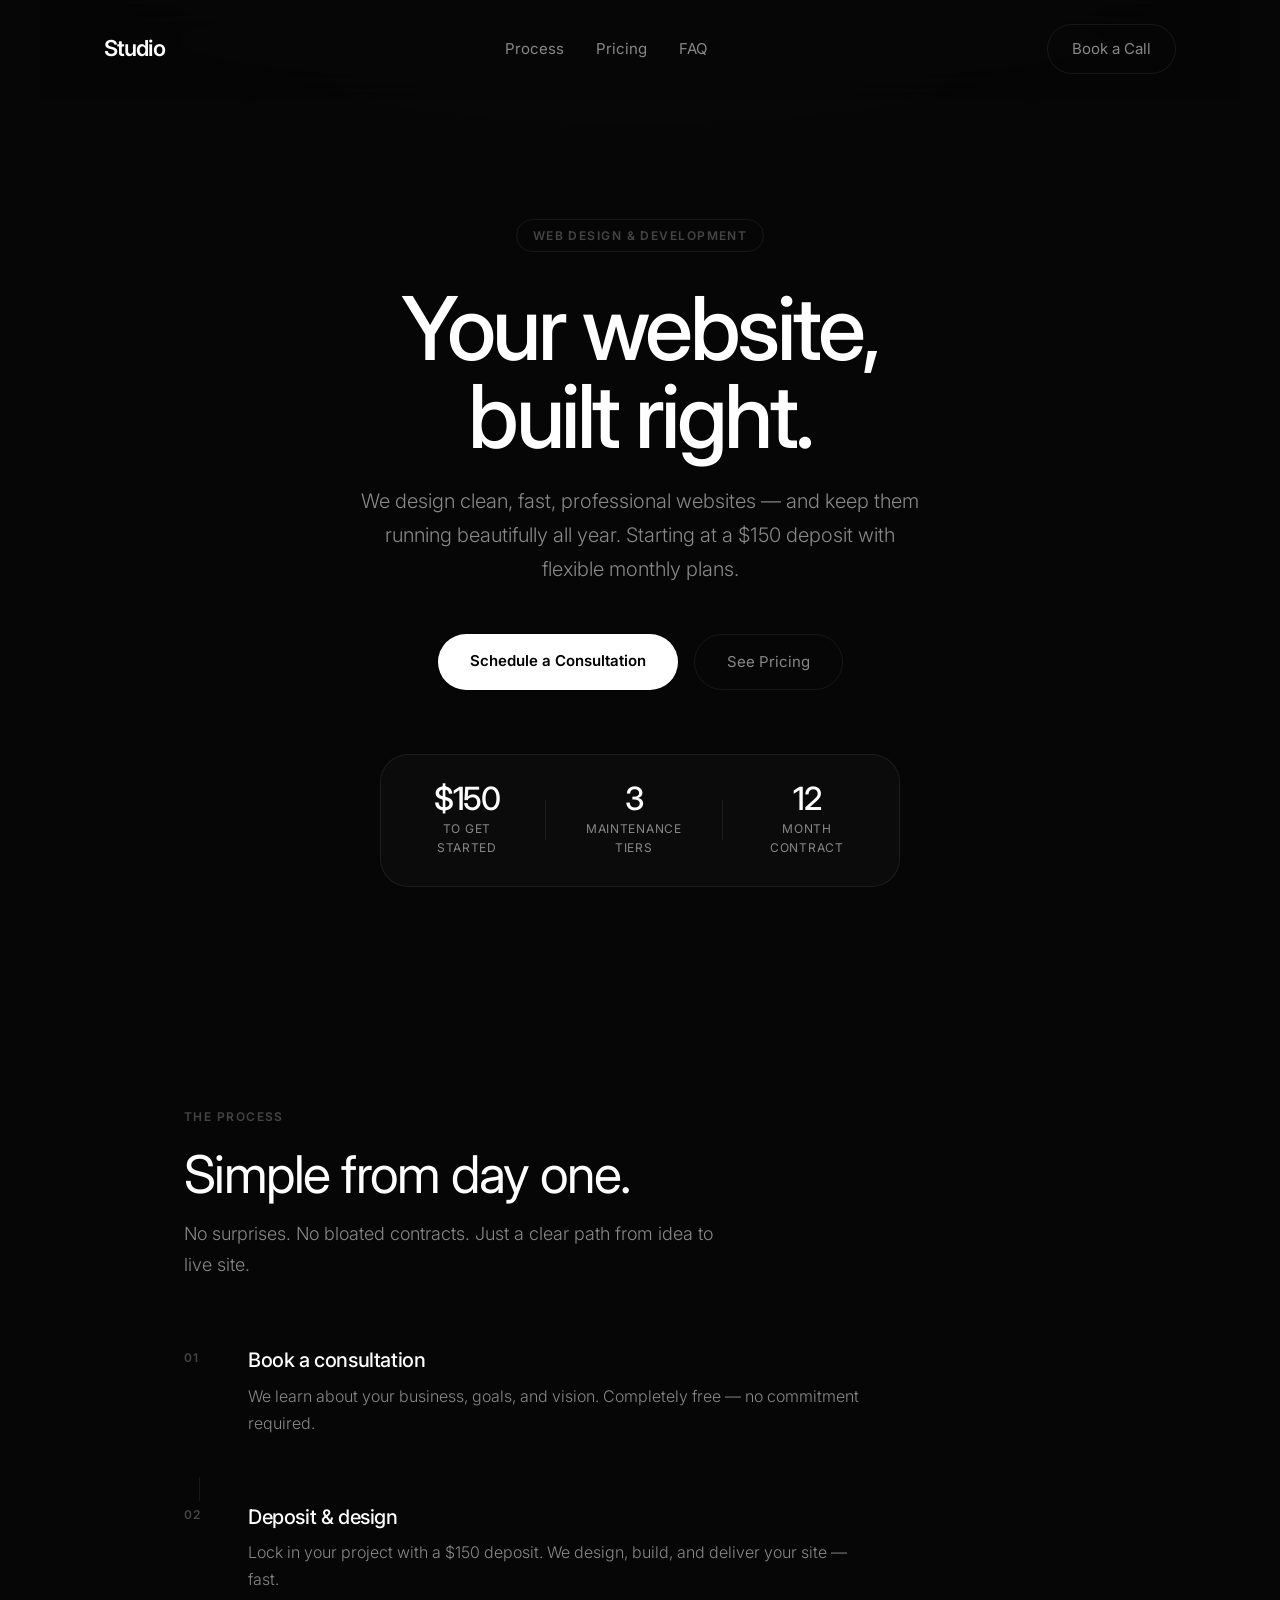
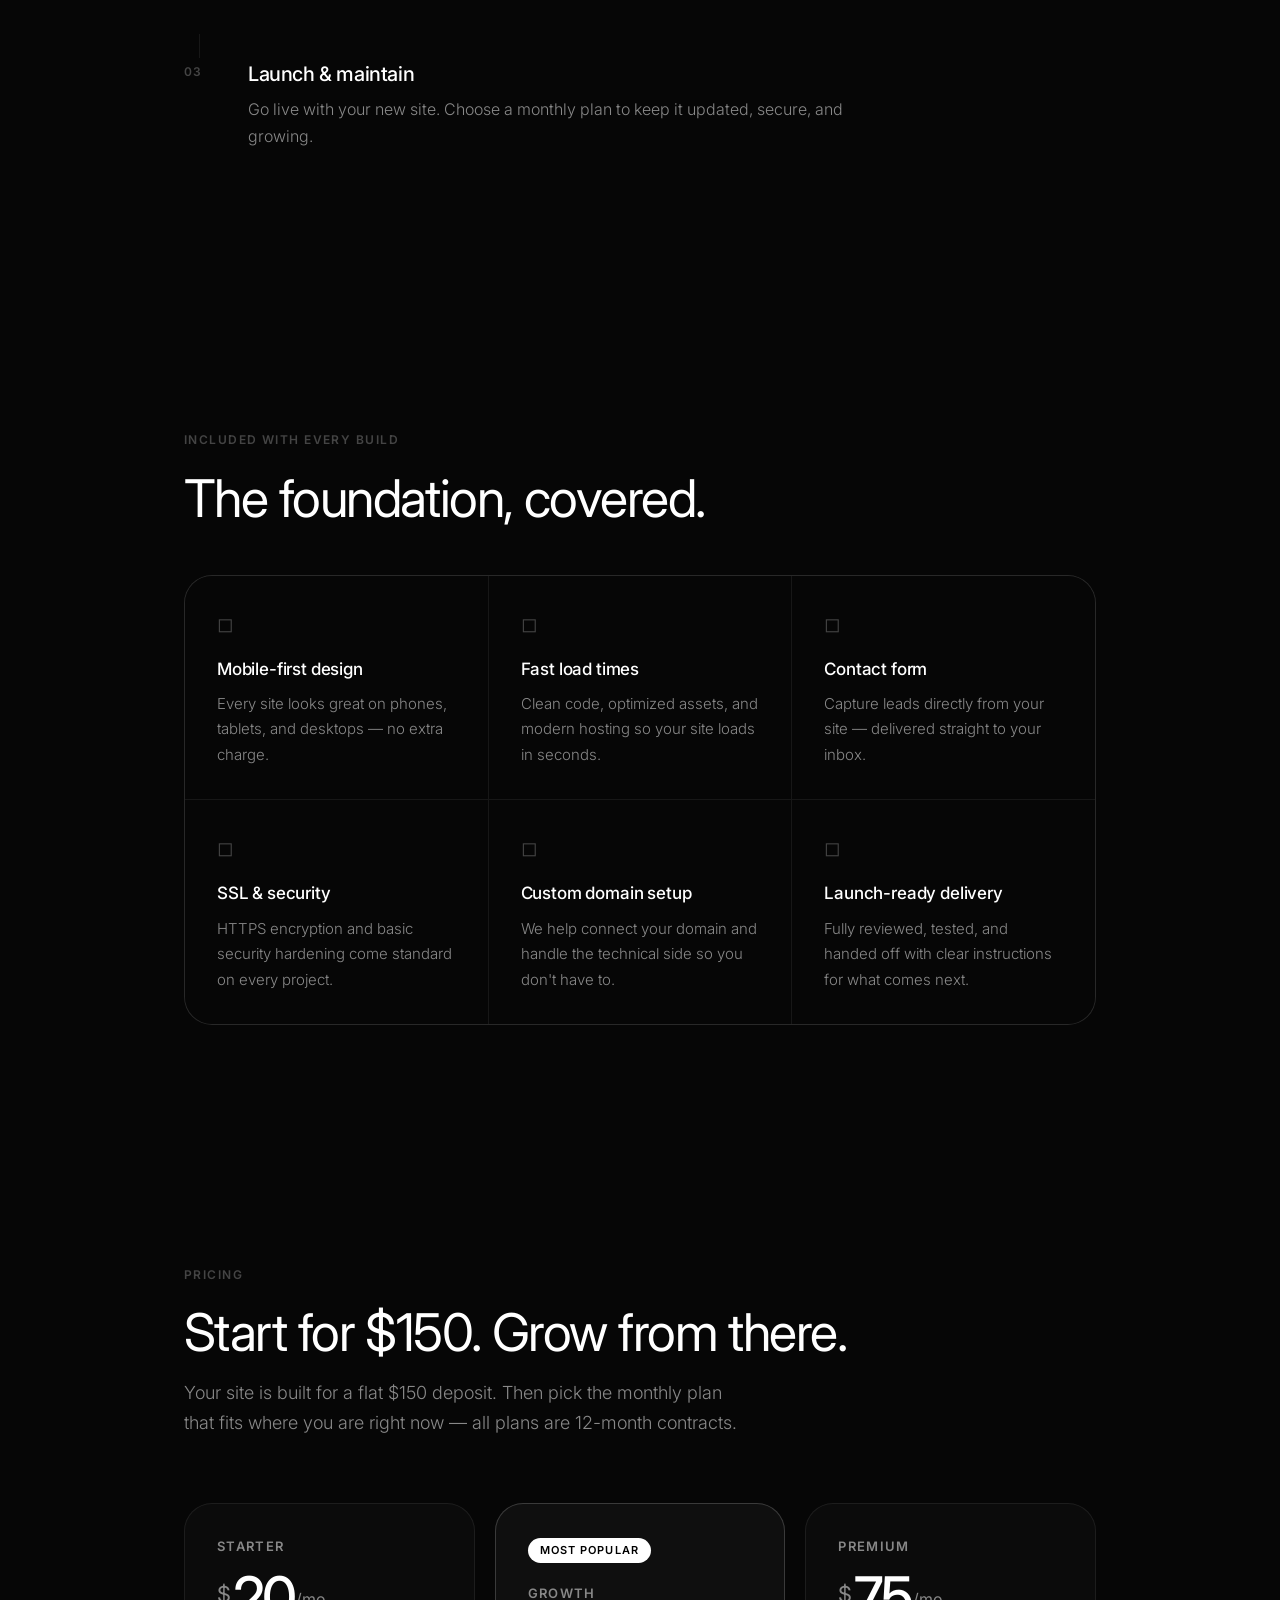
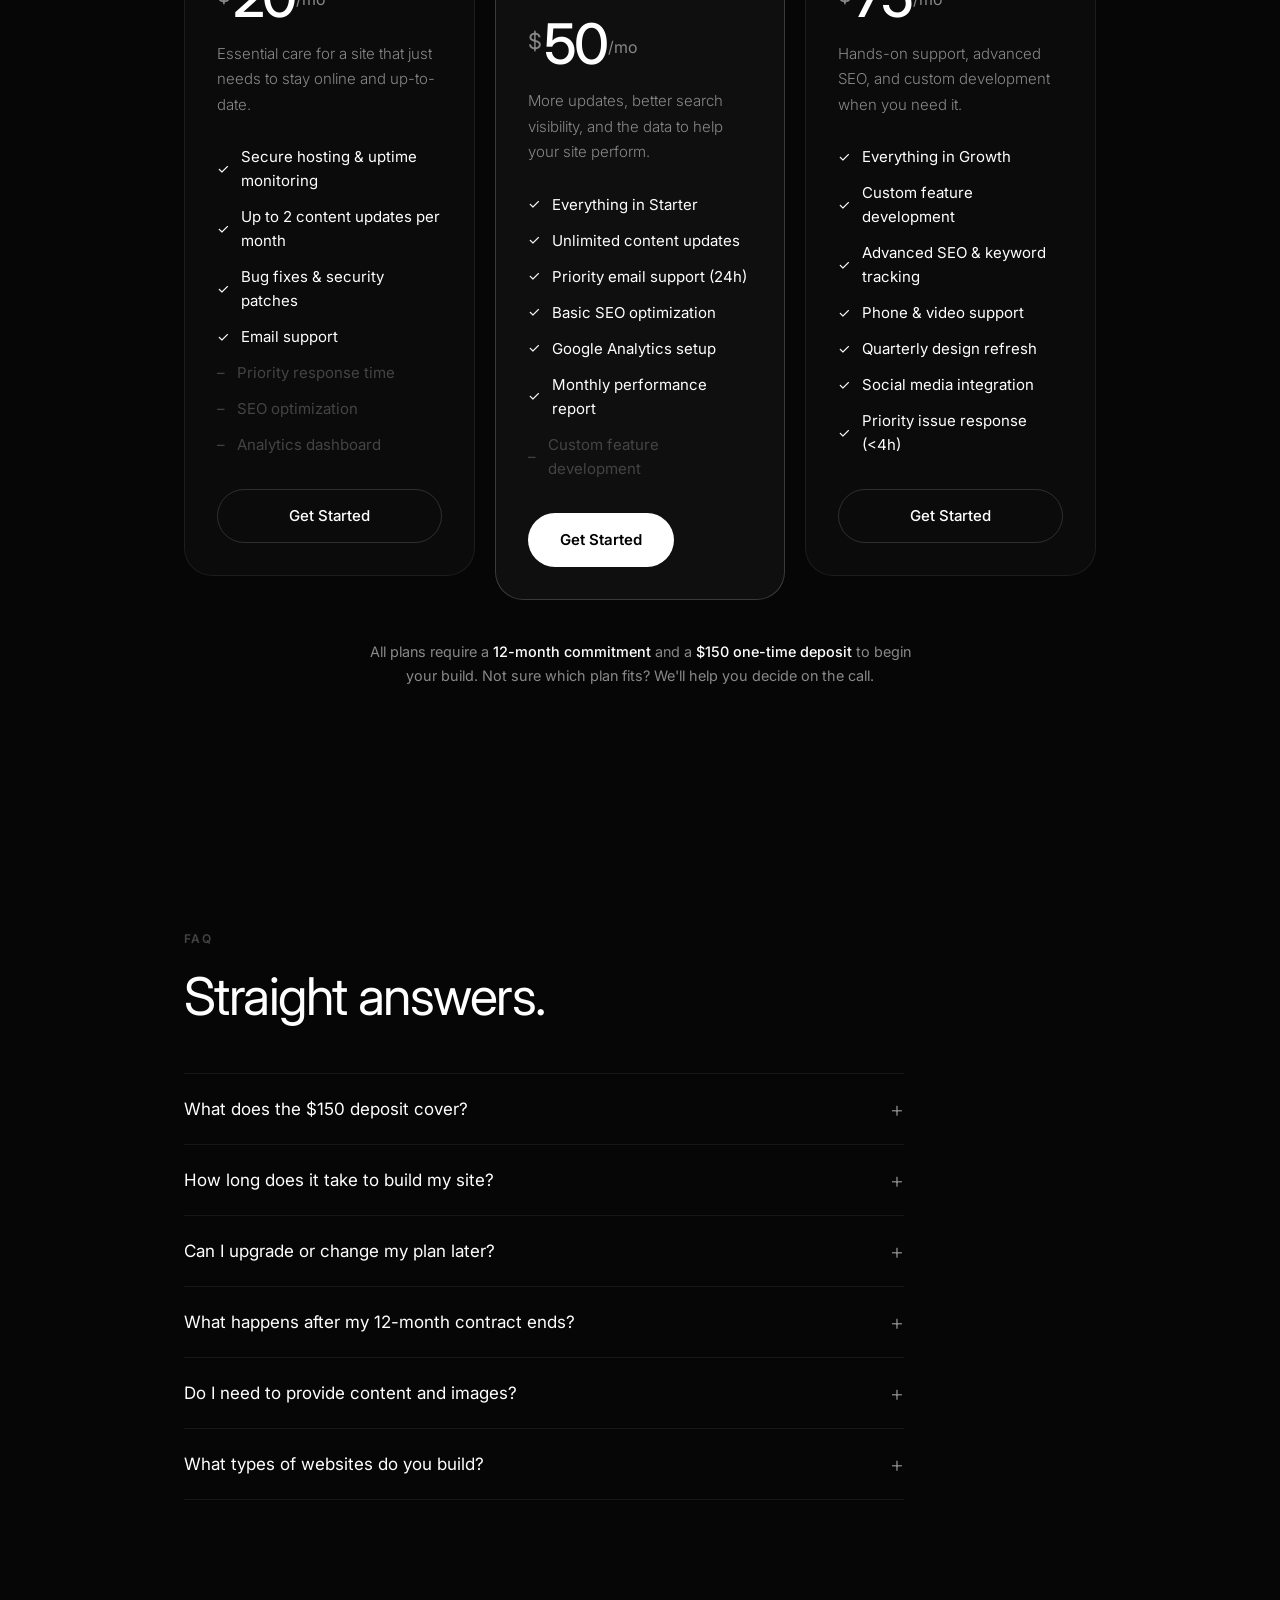
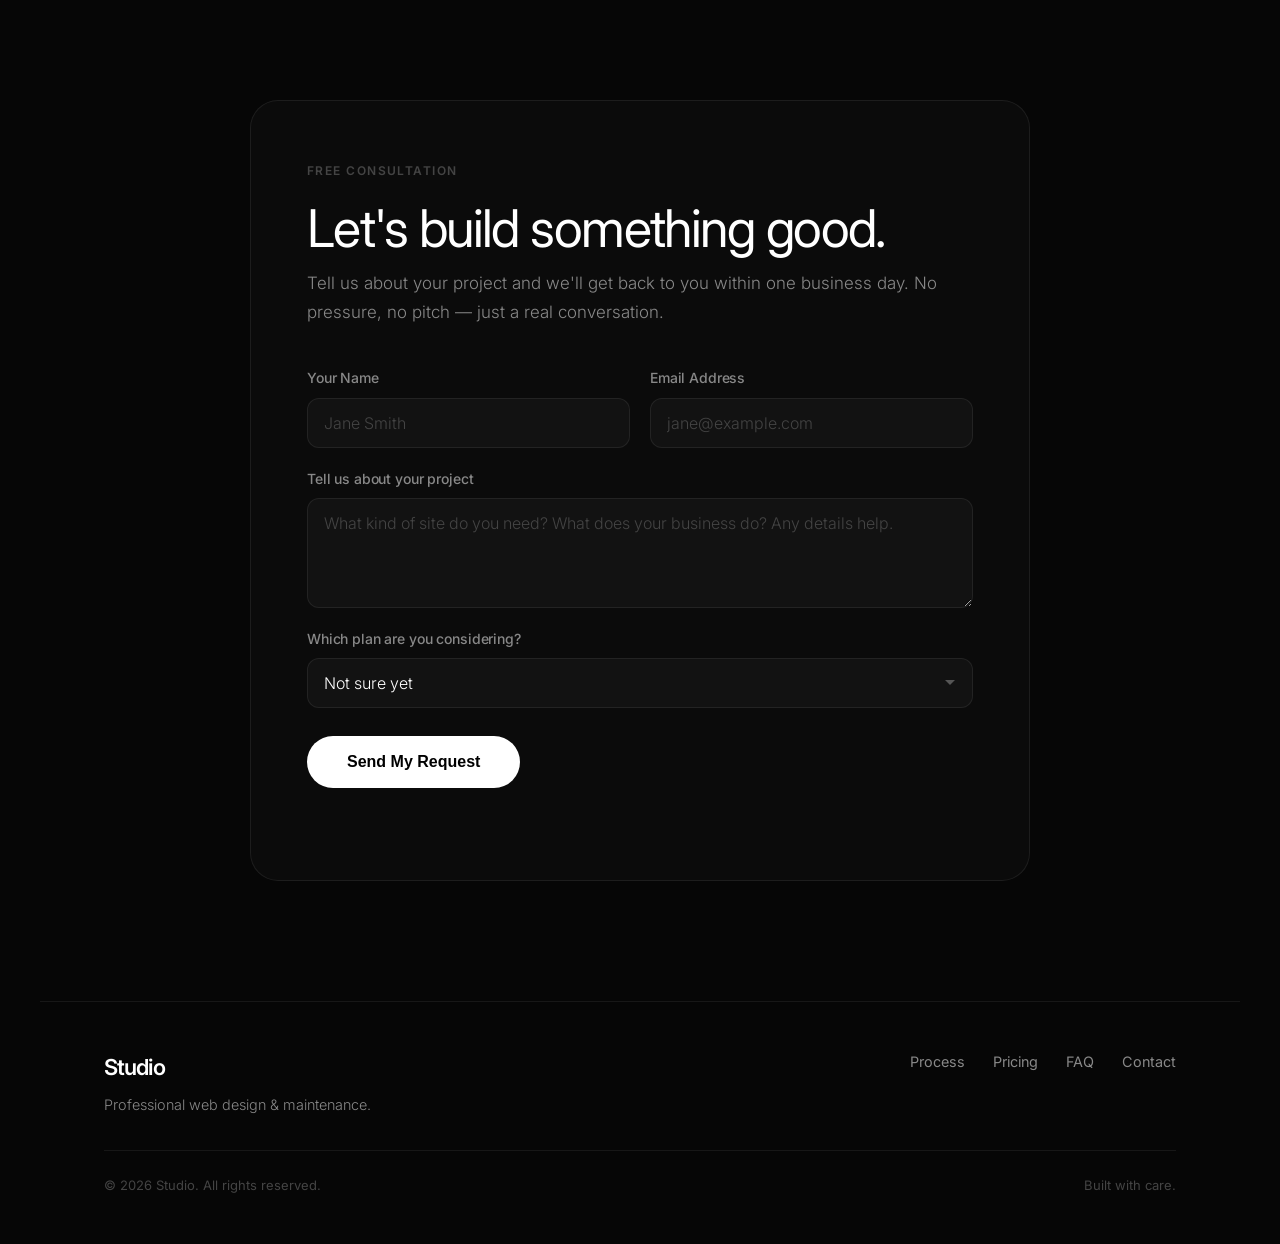
==== docs/webdesign.html @ 6c9a19e2 "Add web design service landing page Responsive one-page site offering a $150 deposit website build p" ====
<!DOCTYPE html>
<html lang="en">
<head>
    <meta charset="UTF-8">
    <meta name="viewport" content="width=device-width, initial-scale=1.0">
    <title>Web Design Services — Beautiful Sites, Built to Last</title>
    <link rel="stylesheet" href="webdesign.css">
    <link rel="preconnect" href="https://fonts.googleapis.com">
    <link rel="preconnect" href="https://fonts.gstatic.com" crossorigin>
    <link href="https://fonts.googleapis.com/css2?family=Inter:wght@300;400;500;600;700&display=swap" rel="stylesheet">
    <link rel="icon" type="image/svg+xml" href="favicon.svg">

    <meta property="og:title" content="Web Design Services — Beautiful Sites, Built to Last">
    <meta property="og:description" content="Professional websites starting at a $150 deposit. Choose your maintenance plan and grow with confidence.">
    <meta property="og:type" content="website">
    <meta name="twitter:card" content="summary_large_image">
    <meta name="twitter:title" content="Web Design Services — Beautiful Sites, Built to Last">
    <meta name="twitter:description" content="Professional websites starting at a $150 deposit. Choose your maintenance plan and grow with confidence.">
</head>
<body>

    <div class="ambient-bg"></div>

    <!-- Header -->
    <header class="header fade-in delay-1">
        <div class="logo">Studio</div>
        <nav class="nav-links">
            <a href="#how-it-works">Process</a>
            <a href="#pricing">Pricing</a>
            <a href="#faq">FAQ</a>
        </nav>
        <a href="#consult" class="btn-ghost">Book a Call</a>
    </header>

    <!-- Hero -->
    <section class="hero fade-in delay-2">
        <div class="hero-tag">Web Design &amp; Development</div>
        <h1>Your website,<br>built right.</h1>
        <p class="hero-sub">We design clean, fast, professional websites — and keep them running beautifully all year. Starting at a $150 deposit with flexible monthly plans.</p>
        <div class="hero-actions">
            <a href="#consult" class="btn-primary">Schedule a Consultation</a>
            <a href="#pricing" class="btn-ghost btn-ghost--lg">See Pricing</a>
        </div>
        <div class="hero-social-proof scroll-reveal">
            <div class="proof-item">
                <span class="proof-num">$150</span>
                <span class="proof-label">to get started</span>
            </div>
            <div class="proof-divider"></div>
            <div class="proof-item">
                <span class="proof-num">3</span>
                <span class="proof-label">maintenance tiers</span>
            </div>
            <div class="proof-divider"></div>
            <div class="proof-item">
                <span class="proof-num">12</span>
                <span class="proof-label">month contract</span>
            </div>
        </div>
    </section>

    <!-- How It Works -->
    <section id="how-it-works" class="section scroll-reveal">
        <div class="section-label">The Process</div>
        <h2>Simple from day one.</h2>
        <p class="section-sub">No surprises. No bloated contracts. Just a clear path from idea to live site.</p>

        <div class="steps">
            <div class="step">
                <div class="step-num">01</div>
                <div class="step-body">
                    <h3>Book a consultation</h3>
                    <p>We learn about your business, goals, and vision. Completely free — no commitment required.</p>
                </div>
            </div>
            <div class="step-connector"></div>
            <div class="step">
                <div class="step-num">02</div>
                <div class="step-body">
                    <h3>Deposit &amp; design</h3>
                    <p>Lock in your project with a $150 deposit. We design, build, and deliver your site — fast.</p>
                </div>
            </div>
            <div class="step-connector"></div>
            <div class="step">
                <div class="step-num">03</div>
                <div class="step-body">
                    <h3>Launch &amp; maintain</h3>
                    <p>Go live with your new site. Choose a monthly plan to keep it updated, secure, and growing.</p>
                </div>
            </div>
        </div>
    </section>

    <!-- What You Get -->
    <section class="section scroll-reveal">
        <div class="section-label">Included with Every Build</div>
        <h2>The foundation, covered.</h2>

        <div class="features-grid">
            <div class="feature-card">
                <div class="feature-icon">◻</div>
                <h4>Mobile-first design</h4>
                <p>Every site looks great on phones, tablets, and desktops — no extra charge.</p>
            </div>
            <div class="feature-card">
                <div class="feature-icon">◻</div>
                <h4>Fast load times</h4>
                <p>Clean code, optimized assets, and modern hosting so your site loads in seconds.</p>
            </div>
            <div class="feature-card">
                <div class="feature-icon">◻</div>
                <h4>Contact form</h4>
                <p>Capture leads directly from your site — delivered straight to your inbox.</p>
            </div>
            <div class="feature-card">
                <div class="feature-icon">◻</div>
                <h4>SSL &amp; security</h4>
                <p>HTTPS encryption and basic security hardening come standard on every project.</p>
            </div>
            <div class="feature-card">
                <div class="feature-icon">◻</div>
                <h4>Custom domain setup</h4>
                <p>We help connect your domain and handle the technical side so you don't have to.</p>
            </div>
            <div class="feature-card">
                <div class="feature-icon">◻</div>
                <h4>Launch-ready delivery</h4>
                <p>Fully reviewed, tested, and handed off with clear instructions for what comes next.</p>
            </div>
        </div>
    </section>

    <!-- Pricing -->
    <section id="pricing" class="section scroll-reveal">
        <div class="section-label">Pricing</div>
        <h2>Start for $150. Grow from there.</h2>
        <p class="section-sub">Your site is built for a flat $150 deposit. Then pick the monthly plan that fits where you are right now — all plans are 12-month contracts.</p>

        <div class="pricing-grid">

            <div class="pricing-card">
                <div class="pricing-tier">Starter</div>
                <div class="pricing-amount">
                    <span class="price-dollar">$</span>
                    <span class="price-num">20</span>
                    <span class="price-per">/mo</span>
                </div>
                <p class="pricing-desc">Essential care for a site that just needs to stay online and up-to-date.</p>
                <ul class="pricing-features">
                    <li><span class="check">✓</span> Secure hosting &amp; uptime monitoring</li>
                    <li><span class="check">✓</span> Up to 2 content updates per month</li>
                    <li><span class="check">✓</span> Bug fixes &amp; security patches</li>
                    <li><span class="check">✓</span> Email support</li>
                    <li class="dim"><span>–</span> Priority response time</li>
                    <li class="dim"><span>–</span> SEO optimization</li>
                    <li class="dim"><span>–</span> Analytics dashboard</li>
                </ul>
                <a href="#consult" class="btn-outline">Get Started</a>
            </div>

            <div class="pricing-card pricing-card--featured">
                <div class="pricing-badge">Most Popular</div>
                <div class="pricing-tier">Growth</div>
                <div class="pricing-amount">
                    <span class="price-dollar">$</span>
                    <span class="price-num">50</span>
                    <span class="price-per">/mo</span>
                </div>
                <p class="pricing-desc">More updates, better search visibility, and the data to help your site perform.</p>
                <ul class="pricing-features">
                    <li><span class="check">✓</span> Everything in Starter</li>
                    <li><span class="check">✓</span> Unlimited content updates</li>
                    <li><span class="check">✓</span> Priority email support (24h)</li>
                    <li><span class="check">✓</span> Basic SEO optimization</li>
                    <li><span class="check">✓</span> Google Analytics setup</li>
                    <li><span class="check">✓</span> Monthly performance report</li>
                    <li class="dim"><span>–</span> Custom feature development</li>
                </ul>
                <a href="#consult" class="btn-primary">Get Started</a>
            </div>

            <div class="pricing-card">
                <div class="pricing-tier">Premium</div>
                <div class="pricing-amount">
                    <span class="price-dollar">$</span>
                    <span class="price-num">75</span>
                    <span class="price-per">/mo</span>
                </div>
                <p class="pricing-desc">Hands-on support, advanced SEO, and custom development when you need it.</p>
                <ul class="pricing-features">
                    <li><span class="check">✓</span> Everything in Growth</li>
                    <li><span class="check">✓</span> Custom feature development</li>
                    <li><span class="check">✓</span> Advanced SEO &amp; keyword tracking</li>
                    <li><span class="check">✓</span> Phone &amp; video support</li>
                    <li><span class="check">✓</span> Quarterly design refresh</li>
                    <li><span class="check">✓</span> Social media integration</li>
                    <li><span class="check">✓</span> Priority issue response (&lt;4h)</li>
                </ul>
                <a href="#consult" class="btn-outline">Get Started</a>
            </div>

        </div>

        <div class="pricing-note">
            All plans require a <strong>12-month commitment</strong> and a <strong>$150 one-time deposit</strong> to begin your build. Not sure which plan fits? We'll help you decide on the call.
        </div>
    </section>

    <!-- FAQ -->
    <section id="faq" class="section scroll-reveal">
        <div class="section-label">FAQ</div>
        <h2>Straight answers.</h2>

        <div class="faq-list">
            <div class="faq-item">
                <button class="faq-question" aria-expanded="false">
                    What does the $150 deposit cover?
                    <span class="faq-icon">+</span>
                </button>
                <div class="faq-answer">
                    <p>The deposit secures your spot and kicks off the design and build process. It covers our initial work — discovery, design, development, and launch. The deposit is applied toward the total project cost and is non-refundable after work begins.</p>
                </div>
            </div>
            <div class="faq-item">
                <button class="faq-question" aria-expanded="false">
                    How long does it take to build my site?
                    <span class="faq-icon">+</span>
                </button>
                <div class="faq-answer">
                    <p>Most sites are delivered within 2–4 weeks from the time we receive your deposit and content. Complex or custom projects may take a bit longer — we'll give you a clear timeline during your consultation.</p>
                </div>
            </div>
            <div class="faq-item">
                <button class="faq-question" aria-expanded="false">
                    Can I upgrade or change my plan later?
                    <span class="faq-icon">+</span>
                </button>
                <div class="faq-answer">
                    <p>Yes. You can upgrade to a higher tier at any time. Downgrades are available at the end of your 12-month contract. We'll always work with you to find the right fit.</p>
                </div>
            </div>
            <div class="faq-item">
                <button class="faq-question" aria-expanded="false">
                    What happens after my 12-month contract ends?
                    <span class="faq-icon">+</span>
                </button>
                <div class="faq-answer">
                    <p>You're free to renew, switch plans, or move on. Your site belongs to you — we'll hand over all files and assets. We hope you'll stay, but we never lock you in against your will.</p>
                </div>
            </div>
            <div class="faq-item">
                <button class="faq-question" aria-expanded="false">
                    Do I need to provide content and images?
                    <span class="faq-icon">+</span>
                </button>
                <div class="faq-answer">
                    <p>We'll work with what you have. If you have copy and photos ready, great. If not, we can advise on structure and source royalty-free images — basic copywriting assistance is available on Growth and Premium plans.</p>
                </div>
            </div>
            <div class="faq-item">
                <button class="faq-question" aria-expanded="false">
                    What types of websites do you build?
                    <span class="faq-icon">+</span>
                </button>
                <div class="faq-answer">
                    <p>We specialize in marketing sites, portfolio sites, small business pages, and landing pages. We're not the right fit for large e-commerce stores or complex web apps — but we'll tell you that upfront on the call.</p>
                </div>
            </div>
        </div>
    </section>

    <!-- Consultation CTA -->
    <section id="consult" class="section cta-section scroll-reveal">
        <div class="cta-card">
            <div class="cta-tag">Free Consultation</div>
            <h2>Let's build something good.</h2>
            <p>Tell us about your project and we'll get back to you within one business day. No pressure, no pitch — just a real conversation.</p>

            <form class="consult-form" id="consultForm">
                <div class="form-row">
                    <div class="form-group">
                        <label for="name">Your Name</label>
                        <input type="text" id="name" name="name" placeholder="Jane Smith" required>
                    </div>
                    <div class="form-group">
                        <label for="email">Email Address</label>
                        <input type="email" id="email" name="email" placeholder="jane@example.com" required>
                    </div>
                </div>
                <div class="form-group">
                    <label for="project">Tell us about your project</label>
                    <textarea id="project" name="project" rows="4" placeholder="What kind of site do you need? What does your business do? Any details help."></textarea>
                </div>
                <div class="form-group">
                    <label for="plan">Which plan are you considering?</label>
                    <select id="plan" name="plan">
                        <option value="">Not sure yet</option>
                        <option value="starter">Starter — $20/mo</option>
                        <option value="growth">Growth — $50/mo</option>
                        <option value="premium">Premium — $75/mo</option>
                    </select>
                </div>
                <!-- Honeypot -->
                <input type="text" name="website_url" style="display:none" tabindex="-1" autocomplete="off">
                <button type="submit" class="btn-primary btn-submit" id="submitBtn">Send My Request</button>
            </form>
            <div id="form-message" class="form-message"></div>
        </div>
    </section>

    <!-- Footer -->
    <footer class="footer">
        <div class="footer-inner">
            <div class="footer-brand">
                <div class="logo">Studio</div>
                <p>Professional web design &amp; maintenance.</p>
            </div>
            <div class="footer-links">
                <a href="#how-it-works">Process</a>
                <a href="#pricing">Pricing</a>
                <a href="#faq">FAQ</a>
                <a href="#consult">Contact</a>
            </div>
        </div>
        <div class="footer-bottom">
            <span>&copy; 2026 Studio. All rights reserved.</span>
            <span>Built with care.</span>
        </div>
    </footer>

    <script>
        // Scroll reveal
        const reveals = document.querySelectorAll('.scroll-reveal');
        const revealObs = new IntersectionObserver((entries) => {
            entries.forEach(e => {
                if (e.isIntersecting) e.target.classList.add('visible');
            });
        }, { threshold: 0.1 });
        reveals.forEach(el => revealObs.observe(el));

        // FAQ accordion
        document.querySelectorAll('.faq-question').forEach(btn => {
            btn.addEventListener('click', () => {
                const item = btn.closest('.faq-item');
                const isOpen = btn.getAttribute('aria-expanded') === 'true';

                // Close all
                document.querySelectorAll('.faq-item').forEach(i => {
                    i.querySelector('.faq-question').setAttribute('aria-expanded', 'false');
                    i.classList.remove('open');
                });

                // Toggle clicked
                if (!isOpen) {
                    btn.setAttribute('aria-expanded', 'true');
                    item.classList.add('open');
                }
            });
        });

        // Consultation form
        const form = document.getElementById('consultForm');
        const msg = document.getElementById('form-message');
        const submitBtn = document.getElementById('submitBtn');

        form.addEventListener('submit', async (e) => {
            e.preventDefault();

            const honeypot = form.querySelector('[name="website_url"]').value;
            if (honeypot) return;

            submitBtn.textContent = 'Sending...';
            submitBtn.disabled = true;
            msg.className = 'form-message';
            msg.textContent = '';

            const data = {
                name: form.name.value.trim(),
                email: form.email.value.trim(),
                project: form.project.value.trim(),
                plan: form.plan.value,
            };

            try {
                const res = await fetch('mailto:contact@studio.com', { method: 'GET' });
                throw new Error('use_mailto');
            } catch {
                // Mailto fallback — open default mail client
                const body = encodeURIComponent(
                    `Name: ${data.name}\nEmail: ${data.email}\nPlan: ${data.plan || 'Not selected'}\n\nProject Details:\n${data.project}`
                );
                const subject = encodeURIComponent('Web Design Consultation Request');
                window.location.href = `mailto:contact@studio.com?subject=${subject}&body=${body}`;

                msg.className = 'form-message success';
                msg.textContent = "Opening your mail client — we'll be in touch within one business day.";
                form.reset();
            } finally {
                submitBtn.textContent = 'Send My Request';
                submitBtn.disabled = false;
            }
        });

        // Smooth scroll for anchor links
        document.querySelectorAll('a[href^="#"]').forEach(link => {
            link.addEventListener('click', (e) => {
                const target = document.querySelector(link.getAttribute('href'));
                if (target) {
                    e.preventDefault();
                    target.scrollIntoView({ behavior: 'smooth', block: 'start' });
                }
            });
        });
    </script>

</body>
</html>
---- docs/webdesign.css ----
:root {
    --bg: #060606;
    --bg-card: rgba(255, 255, 255, 0.025);
    --bg-card-hover: rgba(255, 255, 255, 0.045);
    --border: rgba(255, 255, 255, 0.07);
    --border-strong: rgba(255, 255, 255, 0.14);
    --text: #ffffff;
    --text-muted: #888888;
    --text-dim: #444444;
    --accent: #ffffff;
    --radius-sm: 12px;
    --radius-md: 20px;
    --radius-lg: 28px;
    --radius-full: 100px;
    --shadow: 0 20px 60px rgba(0, 0, 0, 0.4);
}

*, *::before, *::after { box-sizing: border-box; margin: 0; padding: 0; }

html { scroll-behavior: smooth; }

body {
    font-family: 'Inter', -apple-system, BlinkMacSystemFont, sans-serif;
    background: var(--bg);
    color: var(--text);
    line-height: 1.6;
    -webkit-font-smoothing: antialiased;
    overflow-x: hidden;
}

a { text-decoration: none; color: inherit; }

/* Ambient background glow */
.ambient-bg {
    position: fixed;
    inset: 0;
    z-index: -1;
    background:
        radial-gradient(ellipse 80% 40% at 50% -10%, rgba(255,255,255,0.04) 0%, transparent 70%),
        radial-gradient(ellipse 50% 30% at 80% 120%, rgba(255,255,255,0.02) 0%, transparent 60%);
    pointer-events: none;
}

/* Typography */
h1 {
    font-size: clamp(3rem, 8vw, 5.5rem);
    font-weight: 500;
    letter-spacing: -0.04em;
    line-height: 1.0;
    margin-bottom: 1.5rem;
}

h2 {
    font-size: clamp(2rem, 5vw, 3.25rem);
    font-weight: 400;
    letter-spacing: -0.03em;
    line-height: 1.1;
    margin-bottom: 1rem;
}

h3 {
    font-size: 1.25rem;
    font-weight: 500;
    letter-spacing: -0.02em;
    margin-bottom: 0.5rem;
}

h4 {
    font-size: 1.0625rem;
    font-weight: 500;
    letter-spacing: -0.01em;
    margin-bottom: 0.5rem;
}

p {
    font-size: 1.0625rem;
    font-weight: 300;
    color: var(--text-muted);
    line-height: 1.7;
}

/* Layout */
.section {
    max-width: 1040px;
    margin: 0 auto;
    padding: 120px 5%;
}

.section-label {
    font-size: 0.75rem;
    font-weight: 600;
    letter-spacing: 0.12em;
    text-transform: uppercase;
    color: var(--text-dim);
    margin-bottom: 1.25rem;
}

.section-sub {
    max-width: 560px;
    margin-bottom: 4rem;
    font-size: 1.125rem;
}

/* Header */
.header {
    display: flex;
    align-items: center;
    justify-content: space-between;
    padding: 24px 5%;
    max-width: 1200px;
    margin: 0 auto;
    position: sticky;
    top: 0;
    z-index: 100;
    background: rgba(6, 6, 6, 0.85);
    backdrop-filter: blur(20px);
    -webkit-backdrop-filter: blur(20px);
    border-bottom: 1px solid transparent;
    transition: border-color 0.3s ease;
}

.logo {
    font-size: 1.375rem;
    font-weight: 600;
    letter-spacing: -0.04em;
}

.nav-links {
    display: flex;
    gap: 2rem;
}

.nav-links a {
    font-size: 0.9375rem;
    color: var(--text-muted);
    transition: color 0.2s ease;
}

.nav-links a:hover { color: var(--text); }

/* Buttons */
.btn-primary {
    display: inline-block;
    background: #ffffff;
    color: #000000;
    padding: 15px 32px;
    border-radius: var(--radius-full);
    font-size: 0.9375rem;
    font-weight: 600;
    border: none;
    cursor: pointer;
    transition: transform 0.25s cubic-bezier(0.175, 0.885, 0.32, 1.275), opacity 0.2s ease;
    white-space: nowrap;
}

.btn-primary:hover { transform: scale(1.04); }
.btn-primary:active { transform: scale(0.98); }

.btn-ghost {
    display: inline-block;
    background: transparent;
    color: var(--text-muted);
    padding: 12px 24px;
    border-radius: var(--radius-full);
    font-size: 0.9375rem;
    font-weight: 400;
    border: 1px solid var(--border);
    cursor: pointer;
    transition: color 0.2s ease, border-color 0.2s ease, background 0.2s ease;
    white-space: nowrap;
}

.btn-ghost:hover {
    color: var(--text);
    border-color: var(--border-strong);
    background: rgba(255,255,255,0.04);
}

.btn-ghost--lg { padding: 15px 32px; }

.btn-outline {
    display: block;
    background: transparent;
    color: var(--text);
    padding: 14px 28px;
    border-radius: var(--radius-full);
    font-size: 0.9375rem;
    font-weight: 500;
    border: 1px solid var(--border-strong);
    cursor: pointer;
    text-align: center;
    transition: background 0.2s ease, border-color 0.2s ease;
}

.btn-outline:hover {
    background: rgba(255,255,255,0.05);
    border-color: rgba(255,255,255,0.25);
}

/* Hero */
.hero {
    max-width: 1040px;
    margin: 0 auto;
    padding: 120px 5% 100px;
    text-align: center;
}

.hero-tag {
    display: inline-block;
    font-size: 0.75rem;
    font-weight: 600;
    letter-spacing: 0.12em;
    text-transform: uppercase;
    color: var(--text-dim);
    border: 1px solid var(--border);
    padding: 6px 16px;
    border-radius: var(--radius-full);
    margin-bottom: 2rem;
}

.hero-sub {
    font-size: clamp(1rem, 2.5vw, 1.25rem);
    max-width: 560px;
    margin: 0 auto 3rem;
    color: var(--text-muted);
}

.hero-actions {
    display: flex;
    gap: 1rem;
    justify-content: center;
    flex-wrap: wrap;
    margin-bottom: 4rem;
}

.hero-social-proof {
    display: flex;
    align-items: center;
    justify-content: center;
    gap: 2rem;
    padding: 28px 40px;
    background: var(--bg-card);
    border: 1px solid var(--border);
    border-radius: var(--radius-lg);
    max-width: 520px;
    margin: 0 auto;
}

.proof-item {
    display: flex;
    flex-direction: column;
    align-items: center;
    gap: 4px;
}

.proof-num {
    font-size: 2rem;
    font-weight: 500;
    letter-spacing: -0.04em;
    line-height: 1;
}

.proof-label {
    font-size: 0.75rem;
    color: var(--text-muted);
    text-transform: uppercase;
    letter-spacing: 0.06em;
}

.proof-divider {
    width: 1px;
    height: 40px;
    background: var(--border);
}

/* Process Steps */
.steps {
    display: flex;
    flex-direction: column;
    gap: 0;
    max-width: 680px;
}

.step {
    display: flex;
    gap: 2rem;
    align-items: flex-start;
}

.step-num {
    font-size: 0.75rem;
    font-weight: 600;
    letter-spacing: 0.1em;
    color: var(--text-dim);
    padding-top: 4px;
    flex-shrink: 0;
    width: 32px;
}

.step-body {
    padding-bottom: 2.5rem;
}

.step-body h3 {
    color: var(--text);
    margin-bottom: 0.4rem;
}

.step-body p {
    font-size: 1rem;
}

.step-connector {
    width: 1px;
    height: 24px;
    background: var(--border);
    margin-left: 15px;
}

/* Features Grid */
.features-grid {
    display: grid;
    grid-template-columns: repeat(auto-fill, minmax(280px, 1fr));
    gap: 1px;
    background: var(--border);
    border: 1px solid var(--border);
    border-radius: var(--radius-lg);
    overflow: hidden;
    margin-top: 3rem;
}

.feature-card {
    background: var(--bg);
    padding: 2rem;
    transition: background 0.2s ease;
}

.feature-card:hover { background: var(--bg-card); }

.feature-icon {
    font-size: 1.25rem;
    color: var(--text-dim);
    margin-bottom: 1rem;
}

.feature-card h4 { color: var(--text); margin-bottom: 0.5rem; }
.feature-card p { font-size: 0.9375rem; }

/* Pricing */
.pricing-grid {
    display: grid;
    grid-template-columns: repeat(auto-fill, minmax(290px, 1fr));
    gap: 1.25rem;
    margin-top: 3rem;
    align-items: start;
}

.pricing-card {
    background: var(--bg-card);
    border: 1px solid var(--border);
    border-radius: var(--radius-lg);
    padding: 2rem;
    position: relative;
    transition: border-color 0.25s ease, background 0.25s ease;
}

.pricing-card:hover {
    border-color: var(--border-strong);
    background: var(--bg-card-hover);
}

.pricing-card--featured {
    background: rgba(255, 255, 255, 0.04);
    border-color: rgba(255, 255, 255, 0.18);
}

.pricing-card--featured:hover {
    border-color: rgba(255, 255, 255, 0.28);
}

.pricing-badge {
    display: inline-block;
    font-size: 0.6875rem;
    font-weight: 600;
    letter-spacing: 0.1em;
    text-transform: uppercase;
    color: #000;
    background: #fff;
    padding: 4px 12px;
    border-radius: var(--radius-full);
    margin-bottom: 1.25rem;
}

.pricing-tier {
    font-size: 0.8125rem;
    font-weight: 600;
    letter-spacing: 0.1em;
    text-transform: uppercase;
    color: var(--text-muted);
    margin-bottom: 0.75rem;
}

.pricing-amount {
    display: flex;
    align-items: flex-start;
    gap: 2px;
    margin-bottom: 1rem;
}

.price-dollar {
    font-size: 1.375rem;
    font-weight: 400;
    color: var(--text-muted);
    margin-top: 8px;
}

.price-num {
    font-size: 3.5rem;
    font-weight: 500;
    letter-spacing: -0.05em;
    line-height: 1;
}

.price-per {
    font-size: 1rem;
    color: var(--text-muted);
    margin-top: auto;
    margin-bottom: 6px;
    padding-bottom: 6px;
}

.pricing-desc {
    font-size: 0.9375rem;
    margin-bottom: 1.75rem;
    min-height: 48px;
}

.pricing-features {
    list-style: none;
    display: flex;
    flex-direction: column;
    gap: 0.75rem;
    margin-bottom: 2rem;
}

.pricing-features li {
    font-size: 0.9375rem;
    color: var(--text);
    display: flex;
    align-items: center;
    gap: 0.75rem;
    font-weight: 400;
}

.pricing-features li.dim {
    color: var(--text-dim);
}

.pricing-features .check {
    color: var(--text);
    font-size: 0.875rem;
    flex-shrink: 0;
}

.pricing-features li.dim span {
    color: var(--text-dim);
}

.pricing-note {
    text-align: center;
    font-size: 0.9rem;
    color: var(--text-muted);
    margin-top: 2.5rem;
    max-width: 560px;
    margin-left: auto;
    margin-right: auto;
    line-height: 1.7;
}

.pricing-note strong {
    color: var(--text);
    font-weight: 500;
}

/* FAQ */
.faq-list {
    margin-top: 3rem;
    max-width: 720px;
    border-top: 1px solid var(--border);
}

.faq-item {
    border-bottom: 1px solid var(--border);
}

.faq-question {
    width: 100%;
    display: flex;
    justify-content: space-between;
    align-items: center;
    background: none;
    border: none;
    color: var(--text);
    font-family: inherit;
    font-size: 1.0625rem;
    font-weight: 400;
    text-align: left;
    padding: 1.5rem 0;
    cursor: pointer;
    gap: 1rem;
    transition: color 0.2s ease;
}

.faq-question:hover { color: rgba(255,255,255,0.8); }

.faq-icon {
    font-size: 1.375rem;
    font-weight: 300;
    color: var(--text-muted);
    flex-shrink: 0;
    transition: transform 0.3s cubic-bezier(0.165, 0.84, 0.44, 1), color 0.2s ease;
    line-height: 1;
}

.faq-item.open .faq-icon {
    transform: rotate(45deg);
    color: var(--text);
}

.faq-answer {
    max-height: 0;
    overflow: hidden;
    transition: max-height 0.4s cubic-bezier(0.165, 0.84, 0.44, 1), padding 0.3s ease;
}

.faq-item.open .faq-answer {
    max-height: 300px;
    padding-bottom: 1.5rem;
}

.faq-answer p { font-size: 1rem; }

/* CTA / Consultation Section */
.cta-section {
    padding-top: 80px;
    padding-bottom: 120px;
}

.cta-card {
    background: var(--bg-card);
    border: 1px solid var(--border);
    border-radius: var(--radius-lg);
    padding: 3.5rem;
    max-width: 780px;
    margin: 0 auto;
}

.cta-tag {
    display: inline-block;
    font-size: 0.75rem;
    font-weight: 600;
    letter-spacing: 0.12em;
    text-transform: uppercase;
    color: var(--text-dim);
    margin-bottom: 1.25rem;
}

.cta-card h2 { margin-bottom: 0.75rem; }
.cta-card > p { margin-bottom: 2.5rem; }

/* Form */
.consult-form {
    display: flex;
    flex-direction: column;
    gap: 1.25rem;
}

.form-row {
    display: grid;
    grid-template-columns: 1fr 1fr;
    gap: 1.25rem;
}

.form-group {
    display: flex;
    flex-direction: column;
    gap: 0.5rem;
}

.form-group label {
    font-size: 0.875rem;
    font-weight: 500;
    color: var(--text-muted);
    letter-spacing: -0.01em;
}

.form-group input,
.form-group textarea,
.form-group select {
    background: rgba(255, 255, 255, 0.03);
    border: 1px solid var(--border);
    border-radius: var(--radius-sm);
    color: var(--text);
    font-family: inherit;
    font-size: 1rem;
    font-weight: 300;
    padding: 14px 16px;
    outline: none;
    transition: border-color 0.2s ease, background 0.2s ease;
    width: 100%;
    -webkit-appearance: none;
    appearance: none;
}

.form-group input:focus,
.form-group textarea:focus,
.form-group select:focus {
    border-color: rgba(255, 255, 255, 0.22);
    background: rgba(255, 255, 255, 0.05);
}

.form-group input::placeholder,
.form-group textarea::placeholder {
    color: var(--text-dim);
}

.form-group textarea { resize: vertical; min-height: 110px; }

.form-group select {
    background-image: url("data:image/svg+xml,%3Csvg xmlns='http://www.w3.org/2000/svg' width='12' height='8' viewBox='0 0 12 8'%3E%3Cpath fill='%23555' d='M1 1l5 5 5-5'/%3E%3C/svg%3E");
    background-repeat: no-repeat;
    background-position: right 16px center;
    padding-right: 40px;
    cursor: pointer;
}

.form-group select option {
    background: #111;
    color: #fff;
}

.btn-submit {
    margin-top: 0.5rem;
    padding: 17px 40px;
    font-size: 1rem;
    align-self: flex-start;
}

.btn-submit:disabled {
    opacity: 0.6;
    cursor: not-allowed;
    transform: none !important;
}

.form-message {
    font-size: 0.9375rem;
    margin-top: 1rem;
    min-height: 20px;
    transition: opacity 0.3s ease;
}

.form-message.success { color: rgba(255,255,255,0.8); }
.form-message.error { color: #ff6b6b; }

/* Footer */
.footer {
    border-top: 1px solid var(--border);
    padding: 3rem 5%;
    max-width: 1200px;
    margin: 0 auto;
}

.footer-inner {
    display: flex;
    justify-content: space-between;
    align-items: flex-start;
    gap: 2rem;
    margin-bottom: 2rem;
    flex-wrap: wrap;
}

.footer-brand .logo { margin-bottom: 0.5rem; }
.footer-brand p { font-size: 0.9rem; }

.footer-links {
    display: flex;
    gap: 1.75rem;
    flex-wrap: wrap;
    align-items: center;
}

.footer-links a {
    font-size: 0.9rem;
    color: var(--text-muted);
    transition: color 0.2s ease;
}

.footer-links a:hover { color: var(--text); }

.footer-bottom {
    display: flex;
    justify-content: space-between;
    align-items: center;
    padding-top: 1.5rem;
    border-top: 1px solid var(--border);
    font-size: 0.8125rem;
    color: var(--text-dim);
    flex-wrap: wrap;
    gap: 0.5rem;
}

/* Scroll animations */
.scroll-reveal {
    opacity: 0;
    transform: translateY(32px);
    transition: opacity 0.8s cubic-bezier(0.165, 0.84, 0.44, 1), transform 0.8s cubic-bezier(0.165, 0.84, 0.44, 1);
}

.scroll-reveal.visible {
    opacity: 1;
    transform: translateY(0);
}

.fade-in {
    animation: fadeUp 0.9s cubic-bezier(0.165, 0.84, 0.44, 1) forwards;
    opacity: 0;
}

.delay-1 { animation-delay: 0.1s; }
.delay-2 { animation-delay: 0.25s; }

@keyframes fadeUp {
    from { opacity: 0; transform: translateY(24px); }
    to   { opacity: 1; transform: translateY(0); }
}

/* Mobile */
@media (max-width: 768px) {
    .nav-links { display: none; }

    .hero { padding: 80px 5% 60px; }

    h1 { font-size: 2.75rem; }
    h2 { font-size: 2rem; }

    .hero-actions { flex-direction: column; align-items: center; }

    .hero-social-proof {
        gap: 1.25rem;
        padding: 20px 24px;
    }

    .proof-num { font-size: 1.5rem; }

    .section { padding: 80px 5%; }

    .pricing-grid { grid-template-columns: 1fr; }

    .form-row { grid-template-columns: 1fr; }

    .cta-card { padding: 2rem 1.5rem; }

    .btn-submit { align-self: stretch; text-align: center; }

    .footer-inner { flex-direction: column; }
    .footer-bottom { flex-direction: column; align-items: flex-start; }
}

/* Reduced motion */
@media (prefers-reduced-motion: reduce) {
    .fade-in, .scroll-reveal {
        animation: none;
        opacity: 1;
        transform: none;
        transition: none;
    }
    .faq-answer { transition: none; }
    .btn-primary, .btn-ghost, .btn-outline { transition: none; }
    .faq-icon { transition: none; }
}
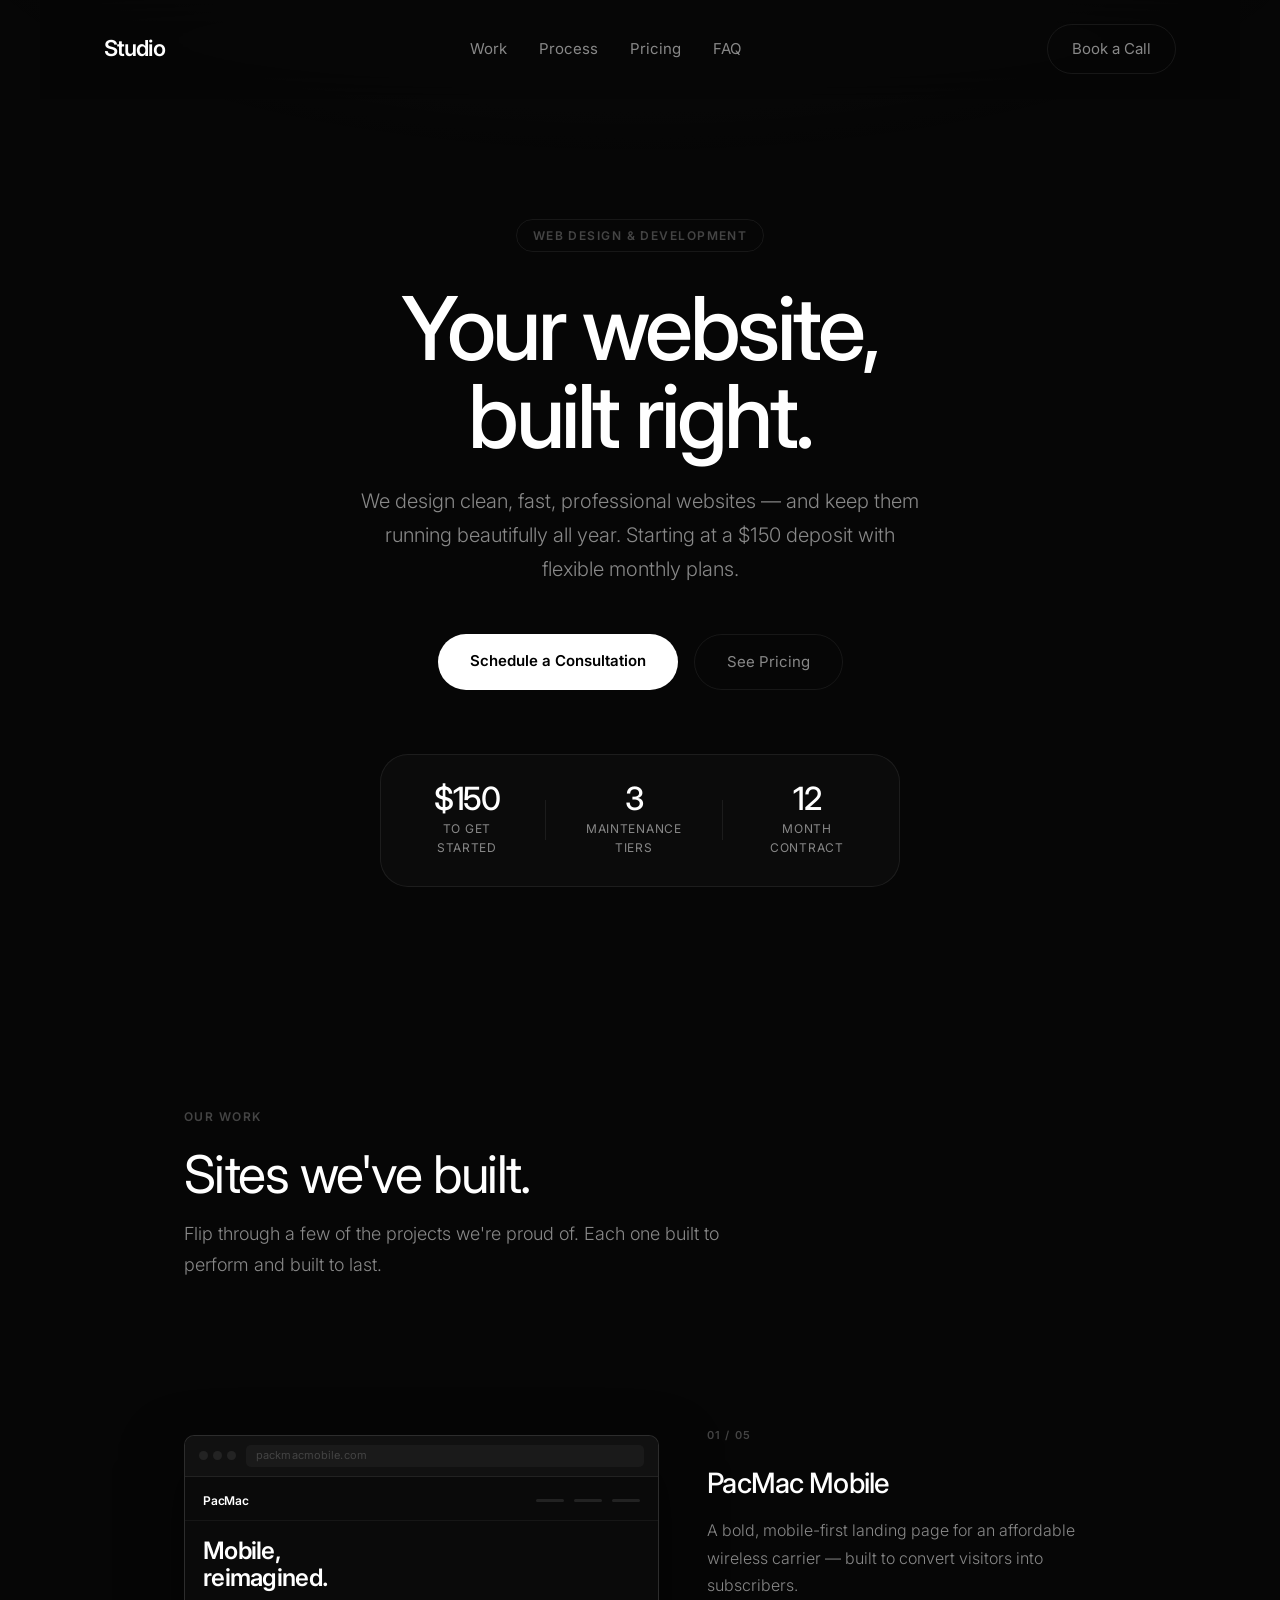
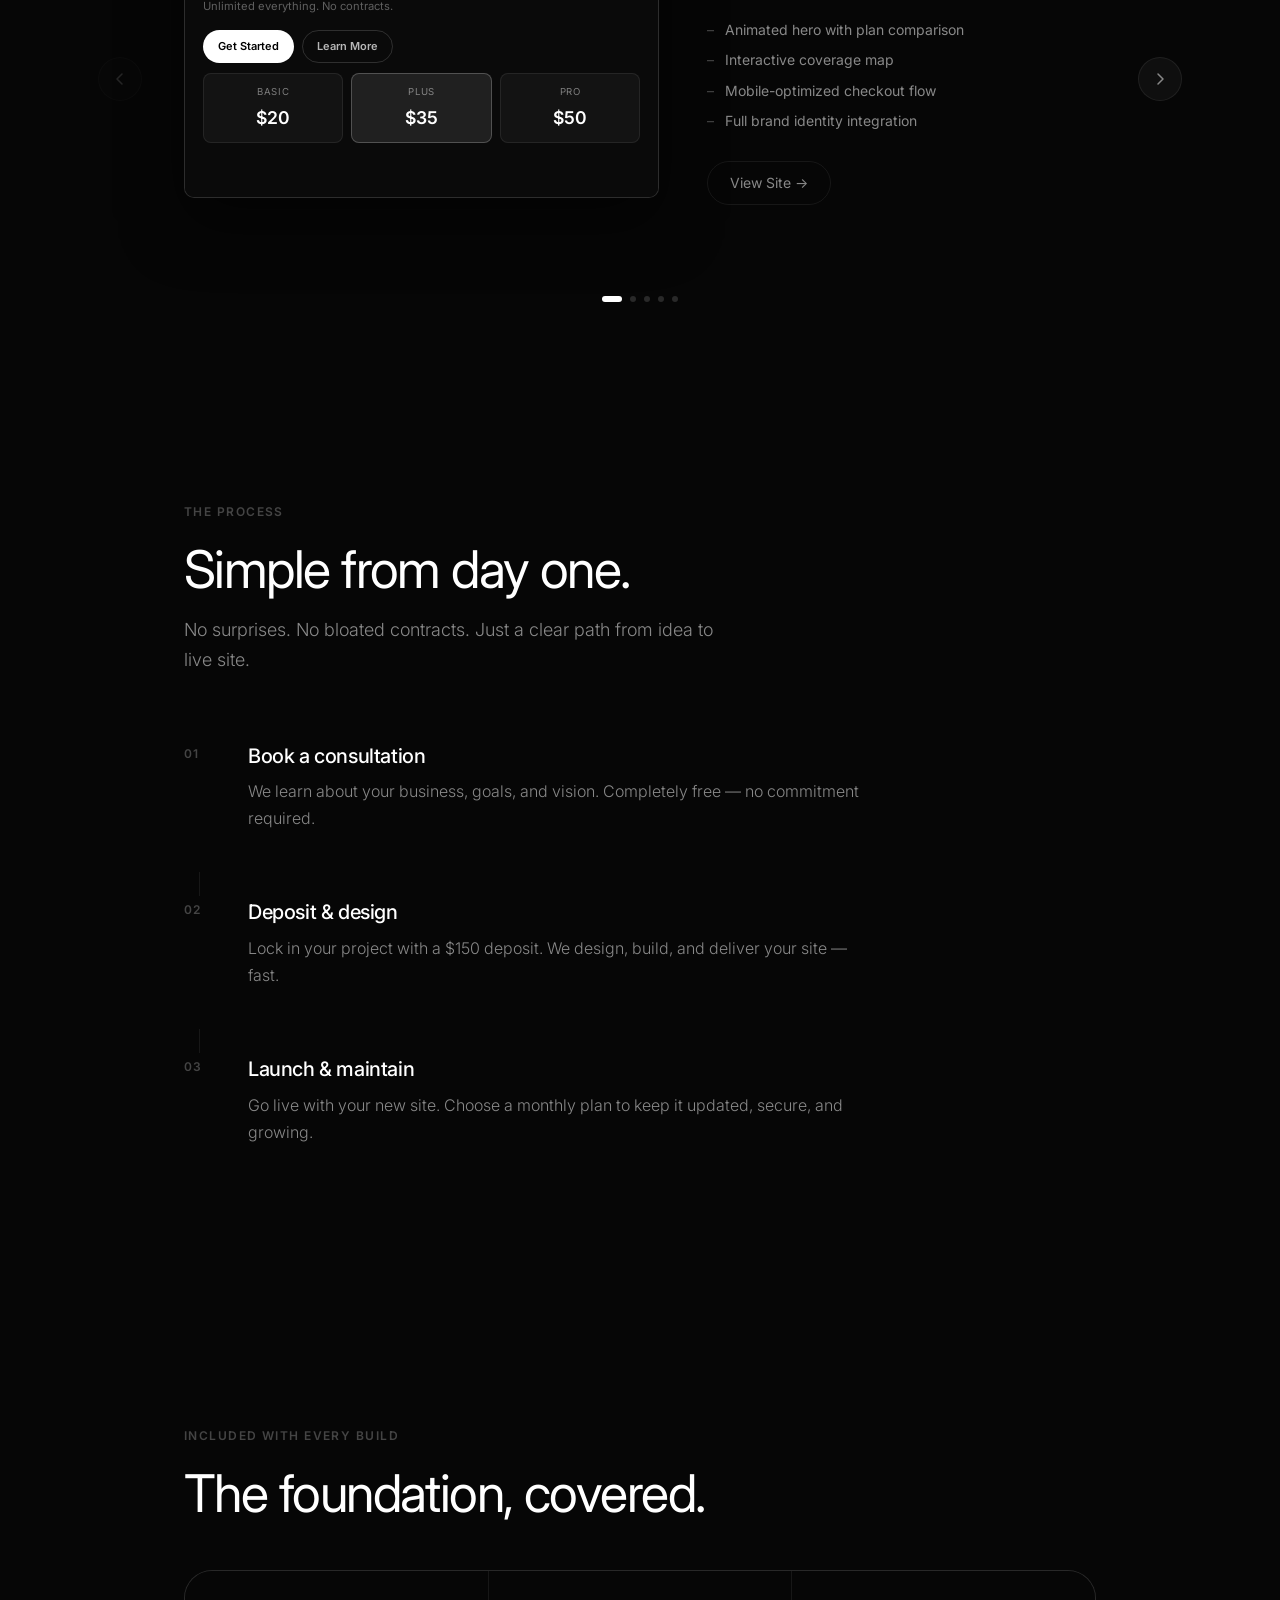
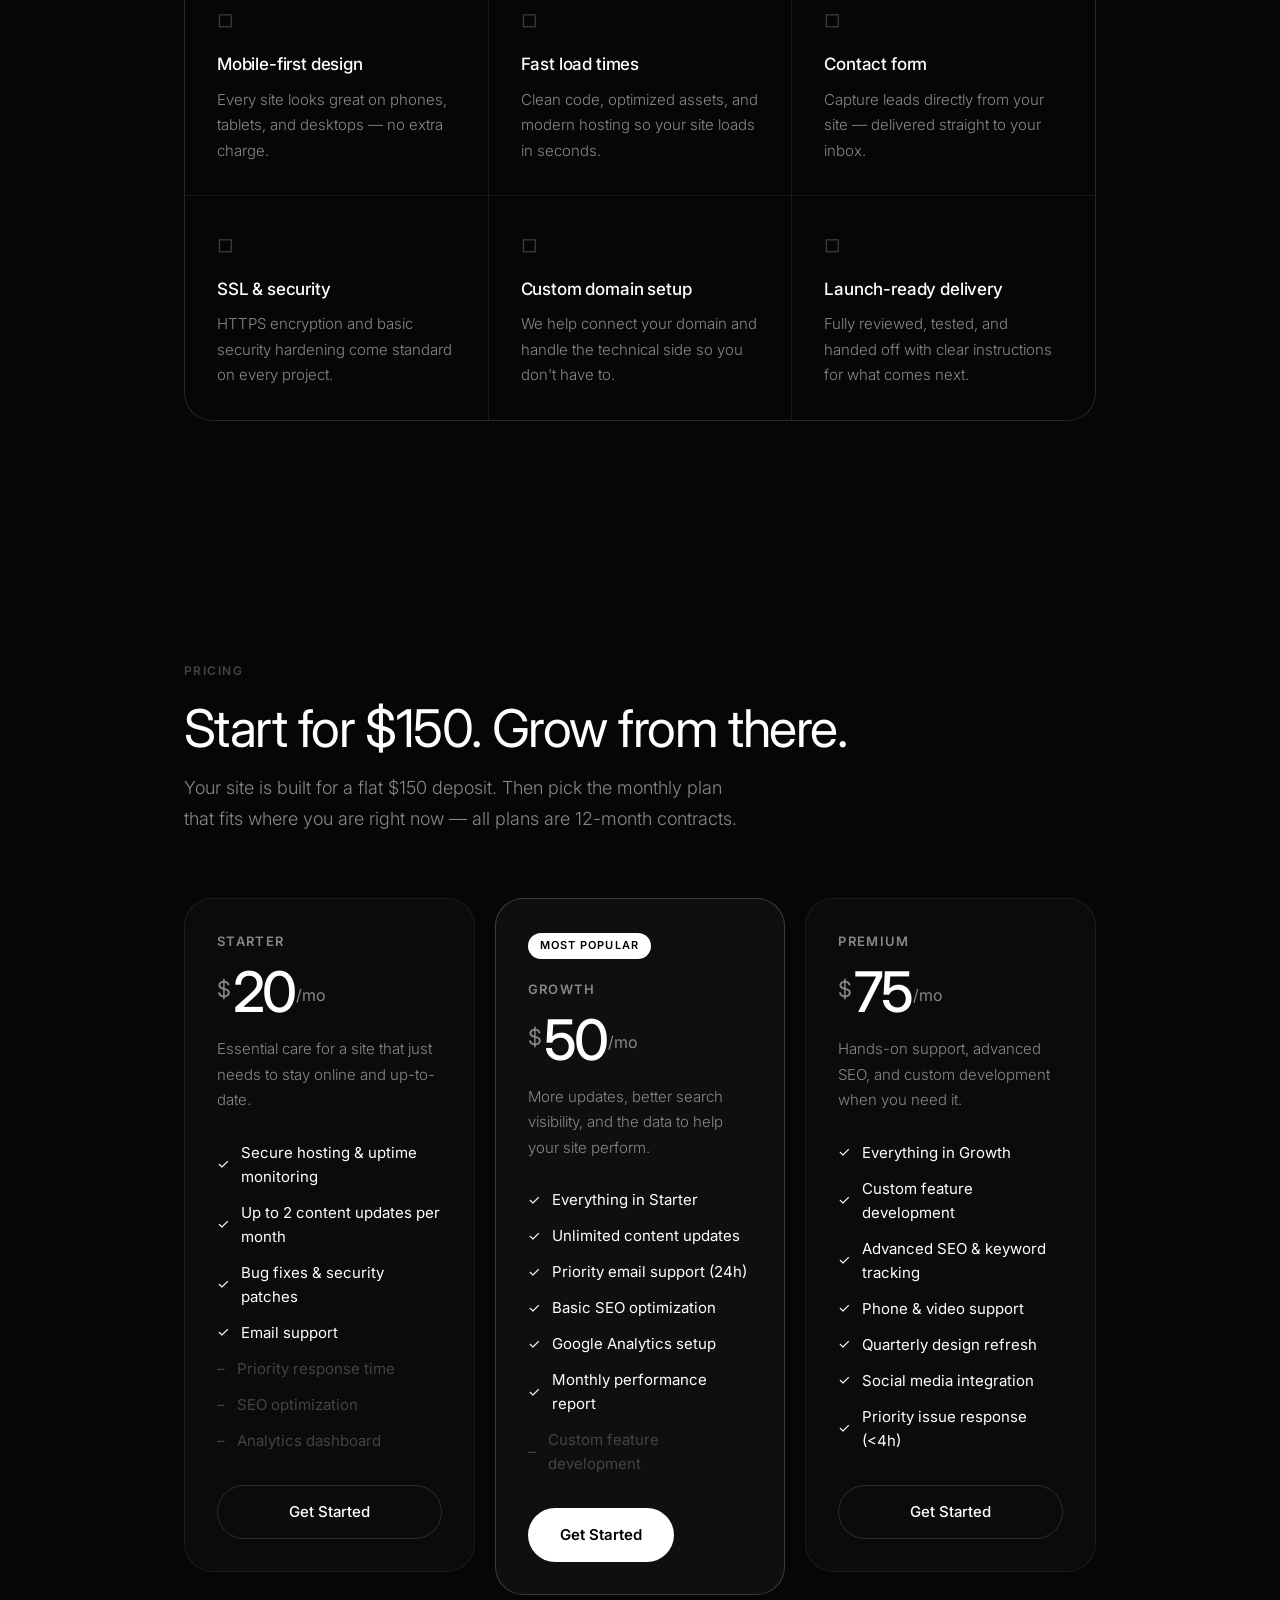
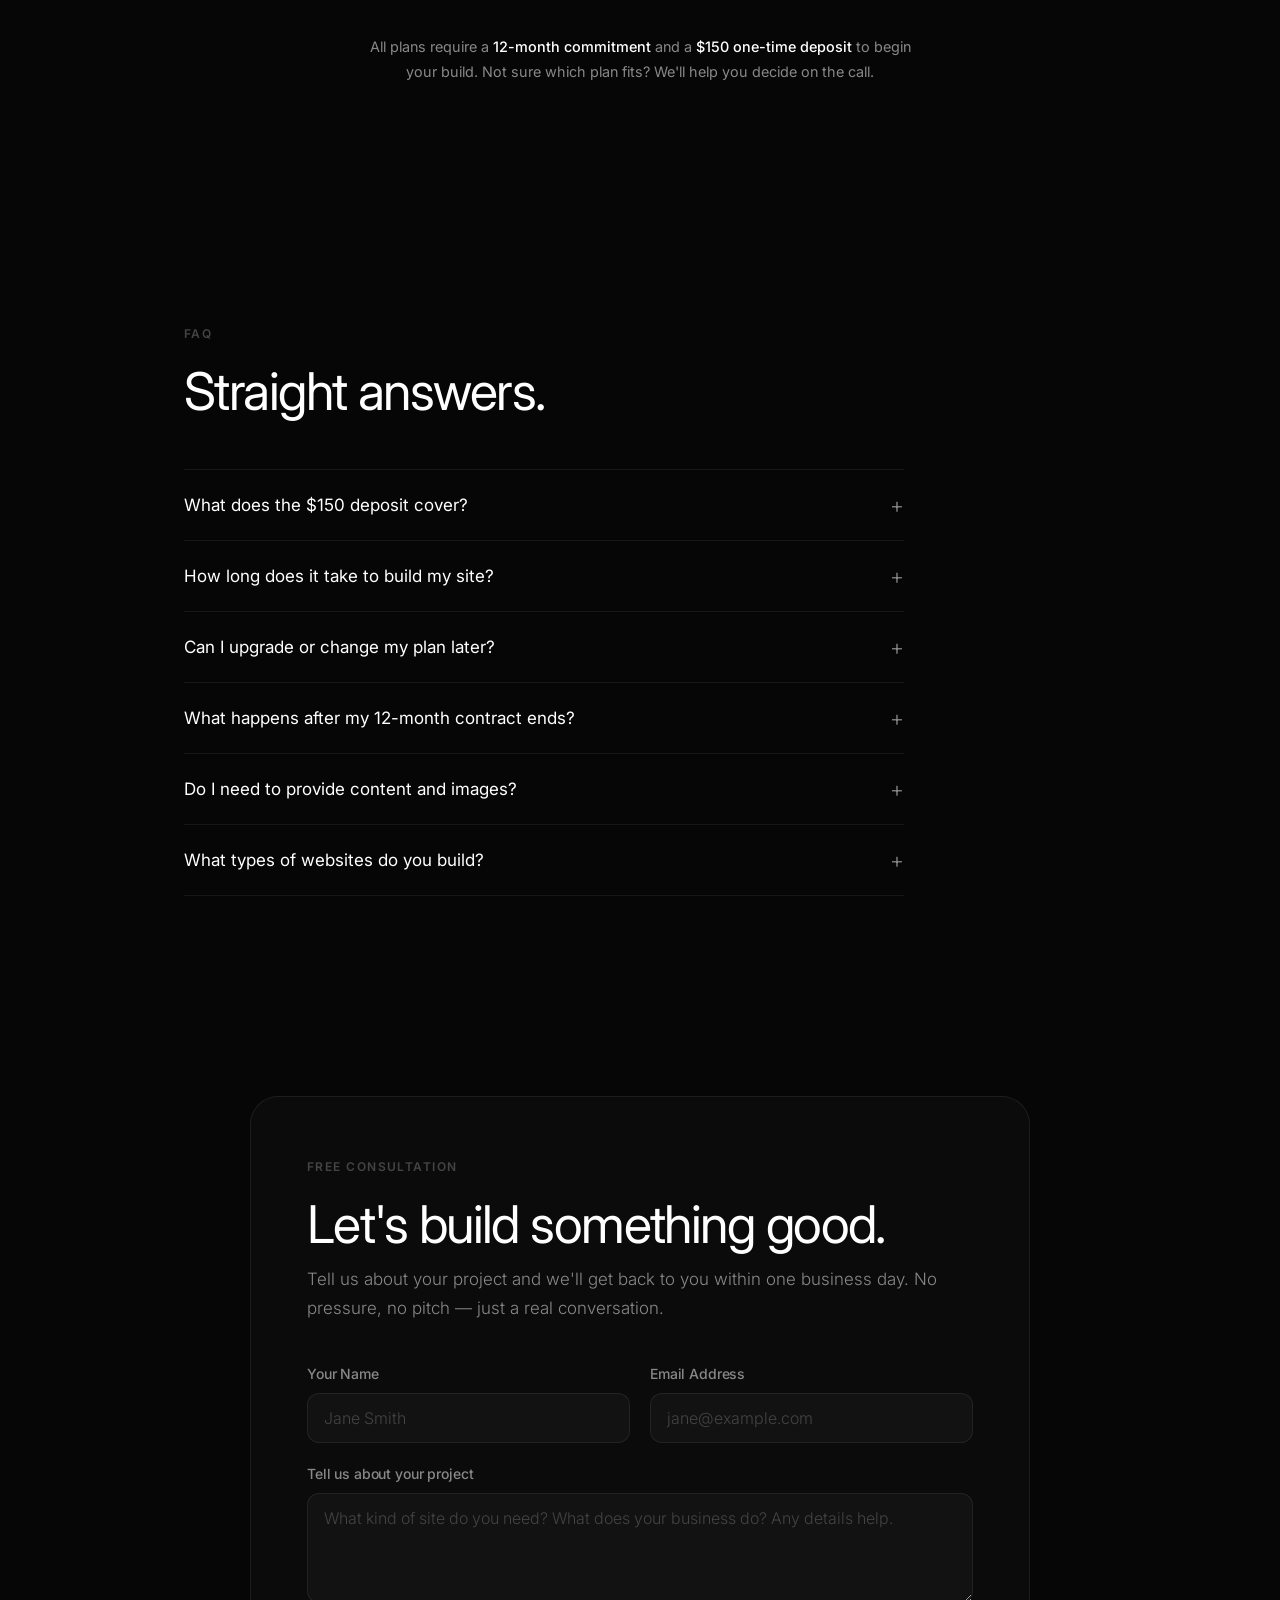
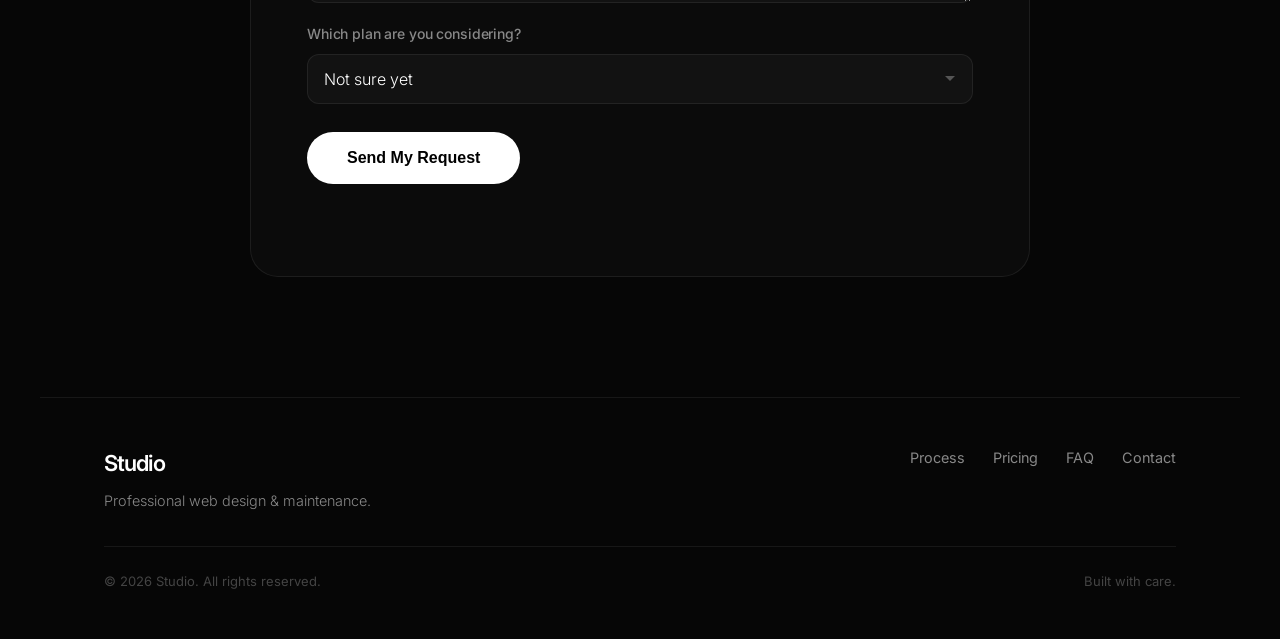
==== commit 60f577a2: "Add interactive portfolio lookbook to web design landing page Replaces static portfolio tiles with a" ====
--- a/docs/webdesign.html
+++ b/docs/webdesign.html
@@ -25,6 +25,7 @@
     <header class="header fade-in delay-1">
         <div class="logo">Studio</div>
         <nav class="nav-links">
+            <a href="#portfolio">Work</a>
             <a href="#how-it-works">Process</a>
             <a href="#pricing">Pricing</a>
             <a href="#faq">FAQ</a>
@@ -57,6 +58,265 @@
                 <span class="proof-label">month contract</span>
             </div>
         </div>
+    </section>
+
+    <!-- Portfolio Lookbook -->
+    <section id="portfolio" class="portfolio-section scroll-reveal">
+        <div class="portfolio-header section">
+            <div class="section-label">Our Work</div>
+            <h2>Sites we've built.</h2>
+            <p class="section-sub">Flip through a few of the projects we're proud of. Each one built to perform and built to last.</p>
+        </div>
+
+        <div class="lookbook-wrap">
+            <div class="lookbook" id="lookbook">
+
+                <!-- 01: PacMac Mobile -->
+                <article class="lb-page active" data-index="0" aria-label="Project 1 of 5: PacMac Mobile">
+                    <div class="lb-mockup">
+                        <div class="lb-browser">
+                            <div class="lb-bar">
+                                <div class="lb-dots-frame"><span></span><span></span><span></span></div>
+                                <div class="lb-url">packmacmobile.com</div>
+                            </div>
+                            <div class="lb-screen lb-screen--pm">
+                                <div class="msc-header">
+                                    <span class="msc-logo">PacMac</span>
+                                    <div class="msc-nav-items"><span></span><span></span><span></span></div>
+                                </div>
+                                <div class="msc-hero">
+                                    <div class="msc-headline">Mobile,<br>reimagined.</div>
+                                    <div class="msc-sub">Unlimited everything. No contracts.</div>
+                                    <div class="msc-cta-row">
+                                        <div class="msc-btn msc-btn--fill">Get Started</div>
+                                        <div class="msc-btn">Learn More</div>
+                                    </div>
+                                </div>
+                                <div class="msc-plans">
+                                    <div class="msc-plan"><span class="msc-plan-name">Basic</span><span class="msc-plan-price">$20</span></div>
+                                    <div class="msc-plan msc-plan--active"><span class="msc-plan-name">Plus</span><span class="msc-plan-price">$35</span></div>
+                                    <div class="msc-plan"><span class="msc-plan-name">Pro</span><span class="msc-plan-price">$50</span></div>
+                                </div>
+                            </div>
+                        </div>
+                    </div>
+                    <div class="lb-info">
+                        <span class="lb-counter">01 / 05</span>
+                        <h3>PacMac Mobile</h3>
+                        <p>A bold, mobile-first landing page for an affordable wireless carrier — built to convert visitors into subscribers.</p>
+                        <ul class="lb-features">
+                            <li>Animated hero with plan comparison</li>
+                            <li>Interactive coverage map</li>
+                            <li>Mobile-optimized checkout flow</li>
+                            <li>Full brand identity integration</li>
+                        </ul>
+                        <a href="https://packmacmobile.com" target="_blank" rel="noopener noreferrer" class="btn-ghost btn-view">View Site →</a>
+                    </div>
+                </article>
+
+                <!-- 02: Event Transport -->
+                <article class="lb-page" data-index="1" aria-label="Project 2 of 5: Event Transport">
+                    <div class="lb-mockup">
+                        <div class="lb-browser">
+                            <div class="lb-bar">
+                                <div class="lb-dots-frame"><span></span><span></span><span></span></div>
+                                <div class="lb-url">eventtransport.space</div>
+                            </div>
+                            <div class="lb-screen lb-screen--et">
+                                <div class="msc-header">
+                                    <span class="msc-logo">EventTransport</span>
+                                    <div class="msc-nav-items"><span></span><span></span><span></span></div>
+                                </div>
+                                <div class="et-hero">
+                                    <div class="et-label">PREMIUM TRANSPORT</div>
+                                    <div class="et-headline">Arrive in style.</div>
+                                    <div class="et-divider"></div>
+                                </div>
+                                <div class="et-services">
+                                    <div class="et-service"><div class="et-svc-icon"></div><span>Corporate Events</span></div>
+                                    <div class="et-service"><div class="et-svc-icon"></div><span>Weddings</span></div>
+                                    <div class="et-service"><div class="et-svc-icon"></div><span>Airport Transfers</span></div>
+                                </div>
+                                <div class="msc-cta-row" style="margin-top:14px;">
+                                    <div class="msc-btn msc-btn--fill">Book Now</div>
+                                </div>
+                            </div>
+                        </div>
+                    </div>
+                    <div class="lb-info">
+                        <span class="lb-counter">02 / 05</span>
+                        <h3>Event Transport</h3>
+                        <p>A premium transport booking site for high-end event logistics — clean, minimal, and conversion-focused.</p>
+                        <ul class="lb-features">
+                            <li>Online booking form with scheduling</li>
+                            <li>Fleet showcase &amp; service areas</li>
+                            <li>Mobile-first responsive layout</li>
+                            <li>SEO-optimized for local search</li>
+                        </ul>
+                        <a href="https://eventtransport.space" target="_blank" rel="noopener noreferrer" class="btn-ghost btn-view">View Site →</a>
+                    </div>
+                </article>
+
+                <!-- 03: P3 Lending -->
+                <article class="lb-page" data-index="2" aria-label="Project 3 of 5: P3 Lending">
+                    <div class="lb-mockup">
+                        <div class="lb-browser">
+                            <div class="lb-bar">
+                                <div class="lb-dots-frame"><span></span><span></span><span></span></div>
+                                <div class="lb-url">p3lending.com</div>
+                            </div>
+                            <div class="lb-screen lb-screen--p3">
+                                <div class="msc-header">
+                                    <span class="msc-logo">P3 Lending</span>
+                                    <div class="msc-nav-items"><span></span><span></span><span></span></div>
+                                </div>
+                                <div class="p3-hero">
+                                    <div class="p3-headline">Trust-based lending,<br>reimagined.</div>
+                                </div>
+                                <div class="p3-stats">
+                                    <div class="p3-stat">
+                                        <div class="p3-stat-val">842</div>
+                                        <div class="p3-stat-lbl">Trust Score</div>
+                                    </div>
+                                    <div class="p3-stat">
+                                        <div class="p3-stat-val">$1K</div>
+                                        <div class="p3-stat-lbl">Available</div>
+                                    </div>
+                                    <div class="p3-stat">
+                                        <div class="p3-stat-val">0%</div>
+                                        <div class="p3-stat-lbl">APR Start</div>
+                                    </div>
+                                </div>
+                                <div class="msc-cta-row" style="margin-top:12px;">
+                                    <div class="msc-btn msc-btn--fill">Apply Now</div>
+                                </div>
+                            </div>
+                        </div>
+                    </div>
+                    <div class="lb-info">
+                        <span class="lb-counter">03 / 05</span>
+                        <h3>P3 Lending</h3>
+                        <p>A fintech landing page for a trust-based alternative lending platform — data-forward, minimal, and credibility-first.</p>
+                        <ul class="lb-features">
+                            <li>Trust score visualization</li>
+                            <li>Loan calculator &amp; application flow</li>
+                            <li>Animated dashboard mockup</li>
+                            <li>Compliance-aware copy layout</li>
+                        </ul>
+                        <a href="#consult" class="btn-ghost btn-view">Get in Touch →</a>
+                    </div>
+                </article>
+
+                <!-- 04: PackieAI -->
+                <article class="lb-page" data-index="3" aria-label="Project 4 of 5: PackieAI">
+                    <div class="lb-mockup">
+                        <div class="lb-browser">
+                            <div class="lb-bar">
+                                <div class="lb-dots-frame"><span></span><span></span><span></span></div>
+                                <div class="lb-url">packieai.com</div>
+                            </div>
+                            <div class="lb-screen lb-screen--pai">
+                                <div class="msc-header">
+                                    <span class="msc-logo">PackieAI ✦</span>
+                                    <div class="msc-nav-items"><span></span><span></span><span></span></div>
+                                </div>
+                                <div class="pai-hero">
+                                    <div class="pai-tag">AI-Powered</div>
+                                    <div class="pai-headline">Ship smarter<br>with AI.</div>
+                                </div>
+                                <div class="pai-prompt">
+                                    <div class="pai-prompt-bar">
+                                        <span class="pai-cursor">Optimize my packaging run →</span>
+                                    </div>
+                                </div>
+                                <div class="pai-chips">
+                                    <div class="pai-chip">Cut Costs</div>
+                                    <div class="pai-chip">Reduce Waste</div>
+                                    <div class="pai-chip">Scale Fast</div>
+                                </div>
+                            </div>
+                        </div>
+                    </div>
+                    <div class="lb-info">
+                        <span class="lb-counter">04 / 05</span>
+                        <h3>PackieAI</h3>
+                        <p>A product landing page for an AI-powered packaging optimization tool — clean, technical, and benefit-driven.</p>
+                        <ul class="lb-features">
+                            <li>Animated AI prompt interface</li>
+                            <li>Interactive pricing tiers</li>
+                            <li>API documentation preview</li>
+                            <li>Waitlist &amp; early access flow</li>
+                        </ul>
+                        <a href="#consult" class="btn-ghost btn-view">Get in Touch →</a>
+                    </div>
+                </article>
+
+                <!-- 05: Custom Contractor -->
+                <article class="lb-page" data-index="4" aria-label="Project 5 of 5: Custom Contractor Website">
+                    <div class="lb-mockup">
+                        <div class="lb-browser">
+                            <div class="lb-bar">
+                                <div class="lb-dots-frame"><span></span><span></span><span></span></div>
+                                <div class="lb-url">yourcontractor.com</div>
+                            </div>
+                            <div class="lb-screen lb-screen--cc">
+                                <div class="msc-header">
+                                    <span class="msc-logo">ProBuild Co.</span>
+                                    <div class="msc-nav-items"><span></span><span></span><span></span></div>
+                                </div>
+                                <div class="cc-hero">
+                                    <div class="cc-headline">Quality Work.<br>On Time.</div>
+                                    <div class="cc-sub">Licensed &amp; insured contractors serving your area.</div>
+                                    <div class="msc-cta-row" style="margin-top:12px;">
+                                        <div class="msc-btn msc-btn--fill">Get a Free Quote</div>
+                                    </div>
+                                </div>
+                                <div class="cc-services">
+                                    <div class="cc-svc">Roofing</div>
+                                    <div class="cc-svc">Remodeling</div>
+                                    <div class="cc-svc">Decks</div>
+                                    <div class="cc-svc">Siding</div>
+                                </div>
+                            </div>
+                        </div>
+                    </div>
+                    <div class="lb-info">
+                        <span class="lb-counter">05 / 05</span>
+                        <h3>Custom Contractor Website</h3>
+                        <p>A professional services site for a local contracting business — built to win trust and capture local leads.</p>
+                        <ul class="lb-features">
+                            <li>Quote request form with routing</li>
+                            <li>Photo gallery &amp; project showcase</li>
+                            <li>Service area pages for local SEO</li>
+                            <li>Google Reviews integration</li>
+                        </ul>
+                        <a href="#consult" class="btn-ghost btn-view">Build Mine →</a>
+                    </div>
+                </article>
+
+            </div><!-- /.lookbook -->
+
+            <!-- Arrow controls -->
+            <button class="lb-arrow lb-arrow--prev" id="lbPrev" aria-label="Previous project" disabled>
+                <svg width="18" height="18" viewBox="0 0 18 18" fill="none" aria-hidden="true">
+                    <path d="M11 14L6 9L11 4" stroke="currentColor" stroke-width="1.5" stroke-linecap="round" stroke-linejoin="round"/>
+                </svg>
+            </button>
+            <button class="lb-arrow lb-arrow--next" id="lbNext" aria-label="Next project">
+                <svg width="18" height="18" viewBox="0 0 18 18" fill="none" aria-hidden="true">
+                    <path d="M7 4L12 9L7 14" stroke="currentColor" stroke-width="1.5" stroke-linecap="round" stroke-linejoin="round"/>
+                </svg>
+            </button>
+
+            <!-- Dot nav -->
+            <div class="lb-dots" role="tablist" aria-label="Portfolio projects">
+                <button class="lb-dot active" data-index="0" role="tab" aria-selected="true" aria-label="PacMac Mobile"></button>
+                <button class="lb-dot" data-index="1" role="tab" aria-selected="false" aria-label="Event Transport"></button>
+                <button class="lb-dot" data-index="2" role="tab" aria-selected="false" aria-label="P3 Lending"></button>
+                <button class="lb-dot" data-index="3" role="tab" aria-selected="false" aria-label="PackieAI"></button>
+                <button class="lb-dot" data-index="4" role="tab" aria-selected="false" aria-label="Custom Contractor"></button>
+            </div>
+        </div><!-- /.lookbook-wrap -->
     </section>
 
     <!-- How It Works -->
@@ -330,6 +590,93 @@
     </footer>
 
     <script>
+        // ── Lookbook ──────────────────────────────────────────────────────────
+        (function () {
+            const pages   = Array.from(document.querySelectorAll('.lb-page'));
+            const dots    = Array.from(document.querySelectorAll('.lb-dot'));
+            const btnPrev = document.getElementById('lbPrev');
+            const btnNext = document.getElementById('lbNext');
+            const total   = pages.length;
+            let current   = 0;
+            let animating = false;
+
+            function goTo(next, dir) {
+                if (next === current || animating) return;
+                animating = true;
+
+                const outPage = pages[current];
+                const inPage  = pages[next];
+
+                // Tag the outgoing page with exit direction
+                outPage.classList.add(dir === 1 ? 'lb-exit-left' : 'lb-exit-right');
+                // Pre-position the incoming page off-screen
+                inPage.classList.add(dir === 1 ? 'lb-enter-right' : 'lb-enter-left');
+                inPage.classList.add('lb-page--visible');
+
+                // Force a reflow so the browser registers the start position
+                void inPage.offsetWidth;
+
+                // Trigger the transition
+                inPage.classList.add('active');
+                inPage.classList.remove('lb-enter-right', 'lb-enter-left');
+
+                outPage.addEventListener('transitionend', function onEnd() {
+                    outPage.removeEventListener('transitionend', onEnd);
+                    outPage.classList.remove('active', 'lb-exit-left', 'lb-exit-right', 'lb-page--visible');
+                    inPage.classList.remove('lb-page--visible');
+                    animating = false;
+                }, { once: true });
+
+                // Update dots
+                dots[current].classList.remove('active');
+                dots[current].setAttribute('aria-selected', 'false');
+                dots[next].classList.add('active');
+                dots[next].setAttribute('aria-selected', 'true');
+
+                // Update arrow states
+                btnPrev.disabled = next === 0;
+                btnNext.disabled = next === total - 1;
+
+                current = next;
+            }
+
+            btnPrev.addEventListener('click', () => goTo(current - 1, -1));
+            btnNext.addEventListener('click', () => goTo(current + 1,  1));
+
+            dots.forEach(dot => {
+                dot.addEventListener('click', () => {
+                    const idx = parseInt(dot.dataset.index, 10);
+                    goTo(idx, idx > current ? 1 : -1);
+                });
+            });
+
+            // Keyboard navigation when lookbook is focused/hovered
+            document.getElementById('lookbook').addEventListener('keydown', e => {
+                if (e.key === 'ArrowLeft')  goTo(current - 1, -1);
+                if (e.key === 'ArrowRight') goTo(current + 1,  1);
+            });
+
+            // Swipe support
+            let touchStartX = 0;
+            let touchStartY = 0;
+            const wrap = document.querySelector('.lookbook-wrap');
+
+            wrap.addEventListener('touchstart', e => {
+                touchStartX = e.touches[0].clientX;
+                touchStartY = e.touches[0].clientY;
+            }, { passive: true });
+
+            wrap.addEventListener('touchend', e => {
+                const dx = e.changedTouches[0].clientX - touchStartX;
+                const dy = e.changedTouches[0].clientY - touchStartY;
+                // Only treat as horizontal swipe if X delta dominates
+                if (Math.abs(dx) > Math.abs(dy) && Math.abs(dx) > 40) {
+                    dx < 0 ? goTo(current + 1, 1) : goTo(current - 1, -1);
+                }
+            }, { passive: true });
+        })();
+        // ── End Lookbook ──────────────────────────────────────────────────────
+
         // Scroll reveal
         const reveals = document.querySelectorAll('.scroll-reveal');
         const revealObs = new IntersectionObserver((entries) => {
--- a/docs/webdesign.css
+++ b/docs/webdesign.css
@@ -734,6 +734,573 @@
     to   { opacity: 1; transform: translateY(0); }
 }
 
+/* ── Portfolio Lookbook ──────────────────────────────────────────────────── */
+
+.portfolio-section { overflow: hidden; }
+
+.portfolio-header {
+    padding-bottom: 2rem;
+}
+
+.lookbook-wrap {
+    position: relative;
+    max-width: 1040px;
+    margin: 0 auto;
+    padding: 0 5% 80px;
+    touch-action: pan-y;
+}
+
+/* The stage that holds all pages */
+.lookbook {
+    position: relative;
+    height: 480px;
+    perspective: 1400px;
+    outline: none;
+}
+
+/* Individual pages — stacked via absolute positioning */
+.lb-page {
+    position: absolute;
+    inset: 0;
+    display: grid;
+    grid-template-columns: 1.1fr 0.9fr;
+    gap: 3rem;
+    align-items: center;
+    opacity: 0;
+    pointer-events: none;
+    /* Default "waiting to the right" position */
+    transform: translateX(48px) rotateY(-4deg);
+    transition:
+        opacity 0.52s cubic-bezier(0.4, 0, 0.2, 1),
+        transform 0.52s cubic-bezier(0.4, 0, 0.2, 1);
+    transform-style: preserve-3d;
+    will-change: transform, opacity;
+}
+
+/* Active (visible) page */
+.lb-page.active {
+    opacity: 1;
+    transform: translateX(0) rotateY(0);
+    pointer-events: auto;
+}
+
+/* Visible but not yet active — needed during transition */
+.lb-page.lb-page--visible {
+    pointer-events: none;
+}
+
+/* Exit to the left (going forward) */
+.lb-page.lb-exit-left {
+    opacity: 0;
+    transform: translateX(-48px) rotateY(4deg);
+}
+
+/* Exit to the right (going backward) */
+.lb-page.lb-exit-right {
+    opacity: 0;
+    transform: translateX(48px) rotateY(-4deg);
+}
+
+/* Pre-position: about to enter from the right */
+.lb-page.lb-enter-right {
+    opacity: 0;
+    transform: translateX(48px) rotateY(-4deg);
+    transition: none;
+}
+
+/* Pre-position: about to enter from the left */
+.lb-page.lb-enter-left {
+    opacity: 0;
+    transform: translateX(-48px) rotateY(4deg);
+    transition: none;
+}
+
+/* ── Mockup browser frame ── */
+.lb-mockup {
+    position: relative;
+}
+
+.lb-browser {
+    border-radius: 10px;
+    overflow: hidden;
+    border: 1px solid var(--border-strong);
+    background: #0b0b0b;
+    box-shadow: 0 24px 60px rgba(0,0,0,0.5), 0 2px 0 rgba(255,255,255,0.04) inset;
+}
+
+.lb-bar {
+    display: flex;
+    align-items: center;
+    gap: 10px;
+    padding: 9px 14px;
+    background: #111111;
+    border-bottom: 1px solid var(--border);
+}
+
+.lb-dots-frame {
+    display: flex;
+    gap: 5px;
+    flex-shrink: 0;
+}
+
+.lb-dots-frame span {
+    display: block;
+    width: 9px;
+    height: 9px;
+    border-radius: 50%;
+    background: rgba(255,255,255,0.08);
+}
+
+.lb-url {
+    flex: 1;
+    height: 22px;
+    background: rgba(255,255,255,0.04);
+    border-radius: 5px;
+    display: flex;
+    align-items: center;
+    padding: 0 10px;
+    font-size: 0.6875rem;
+    color: var(--text-dim);
+    font-family: inherit;
+    letter-spacing: 0.01em;
+}
+
+/* Shared screen canvas */
+.lb-screen {
+    height: 320px;
+    overflow: hidden;
+    padding: 0;
+    position: relative;
+    background: #0a0a0a;
+}
+
+/* Shared in-screen elements */
+.msc-header {
+    display: flex;
+    align-items: center;
+    justify-content: space-between;
+    padding: 14px 18px 10px;
+    border-bottom: 1px solid rgba(255,255,255,0.05);
+}
+
+.msc-logo {
+    font-size: 0.75rem;
+    font-weight: 600;
+    letter-spacing: -0.02em;
+    color: #fff;
+}
+
+.msc-nav-items {
+    display: flex;
+    gap: 10px;
+}
+
+.msc-nav-items span {
+    display: block;
+    width: 28px;
+    height: 3px;
+    border-radius: 2px;
+    background: rgba(255,255,255,0.1);
+}
+
+.msc-hero {
+    padding: 18px 18px 10px;
+}
+
+.msc-headline {
+    font-size: 1.5rem;
+    font-weight: 600;
+    color: #fff;
+    line-height: 1.15;
+    letter-spacing: -0.03em;
+    margin-bottom: 6px;
+}
+
+.msc-sub {
+    font-size: 0.7rem;
+    color: rgba(255,255,255,0.35);
+    margin-bottom: 14px;
+}
+
+.msc-cta-row {
+    display: flex;
+    gap: 8px;
+}
+
+.msc-btn {
+    font-size: 0.6875rem;
+    font-weight: 600;
+    padding: 7px 14px;
+    border-radius: 100px;
+    border: 1px solid rgba(255,255,255,0.15);
+    color: rgba(255,255,255,0.7);
+    display: inline-block;
+}
+
+.msc-btn--fill {
+    background: #fff;
+    color: #000;
+    border-color: transparent;
+}
+
+/* ── PacMac Mobile screen ── */
+.lb-screen--pm .msc-hero { padding-top: 16px; }
+
+.msc-plans {
+    display: flex;
+    gap: 8px;
+    padding: 0 18px 16px;
+}
+
+.msc-plan {
+    flex: 1;
+    background: rgba(255,255,255,0.04);
+    border: 1px solid rgba(255,255,255,0.08);
+    border-radius: 8px;
+    padding: 10px 8px;
+    display: flex;
+    flex-direction: column;
+    align-items: center;
+    gap: 4px;
+}
+
+.msc-plan--active {
+    background: rgba(255,255,255,0.09);
+    border-color: rgba(255,255,255,0.22);
+}
+
+.msc-plan-name {
+    font-size: 0.6rem;
+    color: rgba(255,255,255,0.45);
+    text-transform: uppercase;
+    letter-spacing: 0.06em;
+}
+
+.msc-plan-price {
+    font-size: 1.1rem;
+    font-weight: 600;
+    color: #fff;
+}
+
+/* ── Event Transport screen ── */
+.et-hero {
+    padding: 16px 18px 10px;
+}
+
+.et-label {
+    font-size: 0.55rem;
+    font-weight: 600;
+    letter-spacing: 0.14em;
+    color: rgba(255,255,255,0.3);
+    margin-bottom: 8px;
+    text-transform: uppercase;
+}
+
+.et-headline {
+    font-size: 1.75rem;
+    font-weight: 500;
+    letter-spacing: -0.04em;
+    color: #fff;
+    margin-bottom: 10px;
+}
+
+.et-divider {
+    width: 40px;
+    height: 1px;
+    background: rgba(255,255,255,0.2);
+    margin-bottom: 2px;
+}
+
+.et-services {
+    display: flex;
+    gap: 6px;
+    padding: 10px 18px 0;
+}
+
+.et-service {
+    display: flex;
+    align-items: center;
+    gap: 6px;
+    font-size: 0.65rem;
+    color: rgba(255,255,255,0.55);
+}
+
+.et-svc-icon {
+    width: 22px;
+    height: 22px;
+    border-radius: 6px;
+    background: rgba(255,255,255,0.07);
+    border: 1px solid rgba(255,255,255,0.08);
+}
+
+/* ── P3 Lending screen ── */
+.p3-hero {
+    padding: 14px 18px 12px;
+}
+
+.p3-headline {
+    font-size: 1.05rem;
+    font-weight: 500;
+    color: #fff;
+    line-height: 1.3;
+    letter-spacing: -0.025em;
+}
+
+.p3-stats {
+    display: flex;
+    gap: 0;
+    padding: 0 18px;
+    border-radius: 10px;
+    overflow: hidden;
+    border: 1px solid rgba(255,255,255,0.07);
+    margin: 0 18px;
+}
+
+.p3-stat {
+    flex: 1;
+    padding: 12px 8px;
+    display: flex;
+    flex-direction: column;
+    align-items: center;
+    gap: 3px;
+    border-right: 1px solid rgba(255,255,255,0.06);
+    background: rgba(255,255,255,0.02);
+}
+
+.p3-stat:last-child { border-right: none; }
+
+.p3-stat-val {
+    font-size: 1.25rem;
+    font-weight: 600;
+    color: #fff;
+    letter-spacing: -0.03em;
+}
+
+.p3-stat-lbl {
+    font-size: 0.55rem;
+    color: rgba(255,255,255,0.3);
+    text-transform: uppercase;
+    letter-spacing: 0.06em;
+}
+
+/* ── PackieAI screen ── */
+.pai-hero {
+    padding: 14px 18px 10px;
+}
+
+.pai-tag {
+    display: inline-block;
+    font-size: 0.6rem;
+    font-weight: 600;
+    letter-spacing: 0.1em;
+    text-transform: uppercase;
+    color: rgba(255,255,255,0.35);
+    border: 1px solid rgba(255,255,255,0.1);
+    padding: 3px 10px;
+    border-radius: 100px;
+    margin-bottom: 8px;
+}
+
+.pai-headline {
+    font-size: 1.4rem;
+    font-weight: 500;
+    color: #fff;
+    line-height: 1.2;
+    letter-spacing: -0.03em;
+    margin-bottom: 0;
+}
+
+.pai-prompt {
+    margin: 12px 18px;
+    background: rgba(255,255,255,0.04);
+    border: 1px solid rgba(255,255,255,0.1);
+    border-radius: 8px;
+    padding: 10px 12px;
+}
+
+.pai-prompt-bar {
+    font-size: 0.65rem;
+    color: rgba(255,255,255,0.5);
+}
+
+.pai-cursor::after {
+    content: '|';
+    animation: blink 1s step-end infinite;
+    color: rgba(255,255,255,0.6);
+}
+
+@keyframes blink { 50% { opacity: 0; } }
+
+.pai-chips {
+    display: flex;
+    gap: 6px;
+    padding: 0 18px;
+    flex-wrap: wrap;
+}
+
+.pai-chip {
+    font-size: 0.6rem;
+    font-weight: 500;
+    padding: 5px 10px;
+    border-radius: 100px;
+    background: rgba(255,255,255,0.06);
+    border: 1px solid rgba(255,255,255,0.1);
+    color: rgba(255,255,255,0.6);
+}
+
+/* ── Custom Contractor screen ── */
+.cc-hero {
+    padding: 16px 18px 10px;
+}
+
+.cc-headline {
+    font-size: 1.35rem;
+    font-weight: 600;
+    color: #fff;
+    line-height: 1.2;
+    letter-spacing: -0.025em;
+    margin-bottom: 6px;
+}
+
+.cc-sub {
+    font-size: 0.65rem;
+    color: rgba(255,255,255,0.35);
+    margin-bottom: 0;
+}
+
+.cc-services {
+    display: flex;
+    gap: 6px;
+    padding: 12px 18px 0;
+    flex-wrap: wrap;
+}
+
+.cc-svc {
+    font-size: 0.65rem;
+    font-weight: 500;
+    padding: 5px 10px;
+    border-radius: 6px;
+    border: 1px solid rgba(255,255,255,0.1);
+    color: rgba(255,255,255,0.5);
+    background: rgba(255,255,255,0.03);
+}
+
+/* ── Info panel (right column) ── */
+.lb-info {
+    display: flex;
+    flex-direction: column;
+    gap: 0;
+}
+
+.lb-counter {
+    font-size: 0.6875rem;
+    font-weight: 600;
+    letter-spacing: 0.1em;
+    color: var(--text-dim);
+    text-transform: uppercase;
+    margin-bottom: 1rem;
+    display: block;
+}
+
+.lb-info h3 {
+    font-size: 1.75rem;
+    font-weight: 500;
+    letter-spacing: -0.03em;
+    color: var(--text);
+    margin-bottom: 0.75rem;
+}
+
+.lb-info > p {
+    font-size: 1rem;
+    margin-bottom: 1.25rem;
+}
+
+.lb-features {
+    list-style: none;
+    display: flex;
+    flex-direction: column;
+    gap: 0.5rem;
+    margin-bottom: 1.75rem;
+}
+
+.lb-features li {
+    font-size: 0.875rem;
+    color: var(--text-muted);
+    padding-left: 1.1rem;
+    position: relative;
+}
+
+.lb-features li::before {
+    content: '–';
+    position: absolute;
+    left: 0;
+    color: var(--text-dim);
+}
+
+.btn-view {
+    align-self: flex-start;
+    padding: 10px 22px;
+    font-size: 0.875rem;
+}
+
+/* ── Arrow buttons ── */
+.lb-arrow {
+    position: absolute;
+    top: 50%;
+    transform: translateY(-50%);
+    width: 44px;
+    height: 44px;
+    border-radius: 50%;
+    background: rgba(255,255,255,0.04);
+    border: 1px solid var(--border);
+    color: var(--text-muted);
+    cursor: pointer;
+    display: flex;
+    align-items: center;
+    justify-content: center;
+    transition: background 0.2s ease, color 0.2s ease, border-color 0.2s ease, opacity 0.2s ease;
+    z-index: 10;
+}
+
+.lb-arrow:hover:not(:disabled) {
+    background: rgba(255,255,255,0.08);
+    color: var(--text);
+    border-color: var(--border-strong);
+}
+
+.lb-arrow:disabled {
+    opacity: 0.25;
+    cursor: default;
+}
+
+.lb-arrow--prev { left: -22px; }
+.lb-arrow--next { right: -22px; }
+
+/* ── Dot navigation ── */
+.lb-dots {
+    display: flex;
+    gap: 8px;
+    justify-content: center;
+    margin-top: 2.5rem;
+}
+
+.lb-dot {
+    width: 6px;
+    height: 6px;
+    border-radius: 50%;
+    background: var(--border-strong);
+    border: none;
+    cursor: pointer;
+    padding: 0;
+    transition: background 0.25s ease, transform 0.25s ease, width 0.25s ease;
+}
+
+.lb-dot.active {
+    background: var(--text);
+    width: 20px;
+    border-radius: 3px;
+}
+
 /* Mobile */
 @media (max-width: 768px) {
     .nav-links { display: none; }
@@ -764,6 +1331,37 @@
 
     .footer-inner { flex-direction: column; }
     .footer-bottom { flex-direction: column; align-items: flex-start; }
+
+    /* Lookbook mobile overrides */
+    .lookbook { height: auto; min-height: 0; perspective: none; }
+
+    .lb-page {
+        position: relative;
+        inset: auto;
+        grid-template-columns: 1fr;
+        display: none;
+        opacity: 1;
+        transform: none;
+        transition: none;
+        pointer-events: none;
+    }
+
+    .lb-page.active {
+        display: grid;
+        pointer-events: auto;
+    }
+
+    .lb-page.lb-exit-left,
+    .lb-page.lb-exit-right,
+    .lb-page.lb-enter-right,
+    .lb-page.lb-enter-left { display: none; }
+
+    .lb-screen { height: 240px; }
+
+    .lb-info h3 { font-size: 1.375rem; }
+
+    .lb-arrow--prev { left: 0; }
+    .lb-arrow--next { right: 0; }
 }
 
 /* Reduced motion */
@@ -777,4 +1375,6 @@
     .faq-answer { transition: none; }
     .btn-primary, .btn-ghost, .btn-outline { transition: none; }
     .faq-icon { transition: none; }
-}
+    .lb-page { transition: none; }
+    .pai-cursor::after { animation: none; }
+}
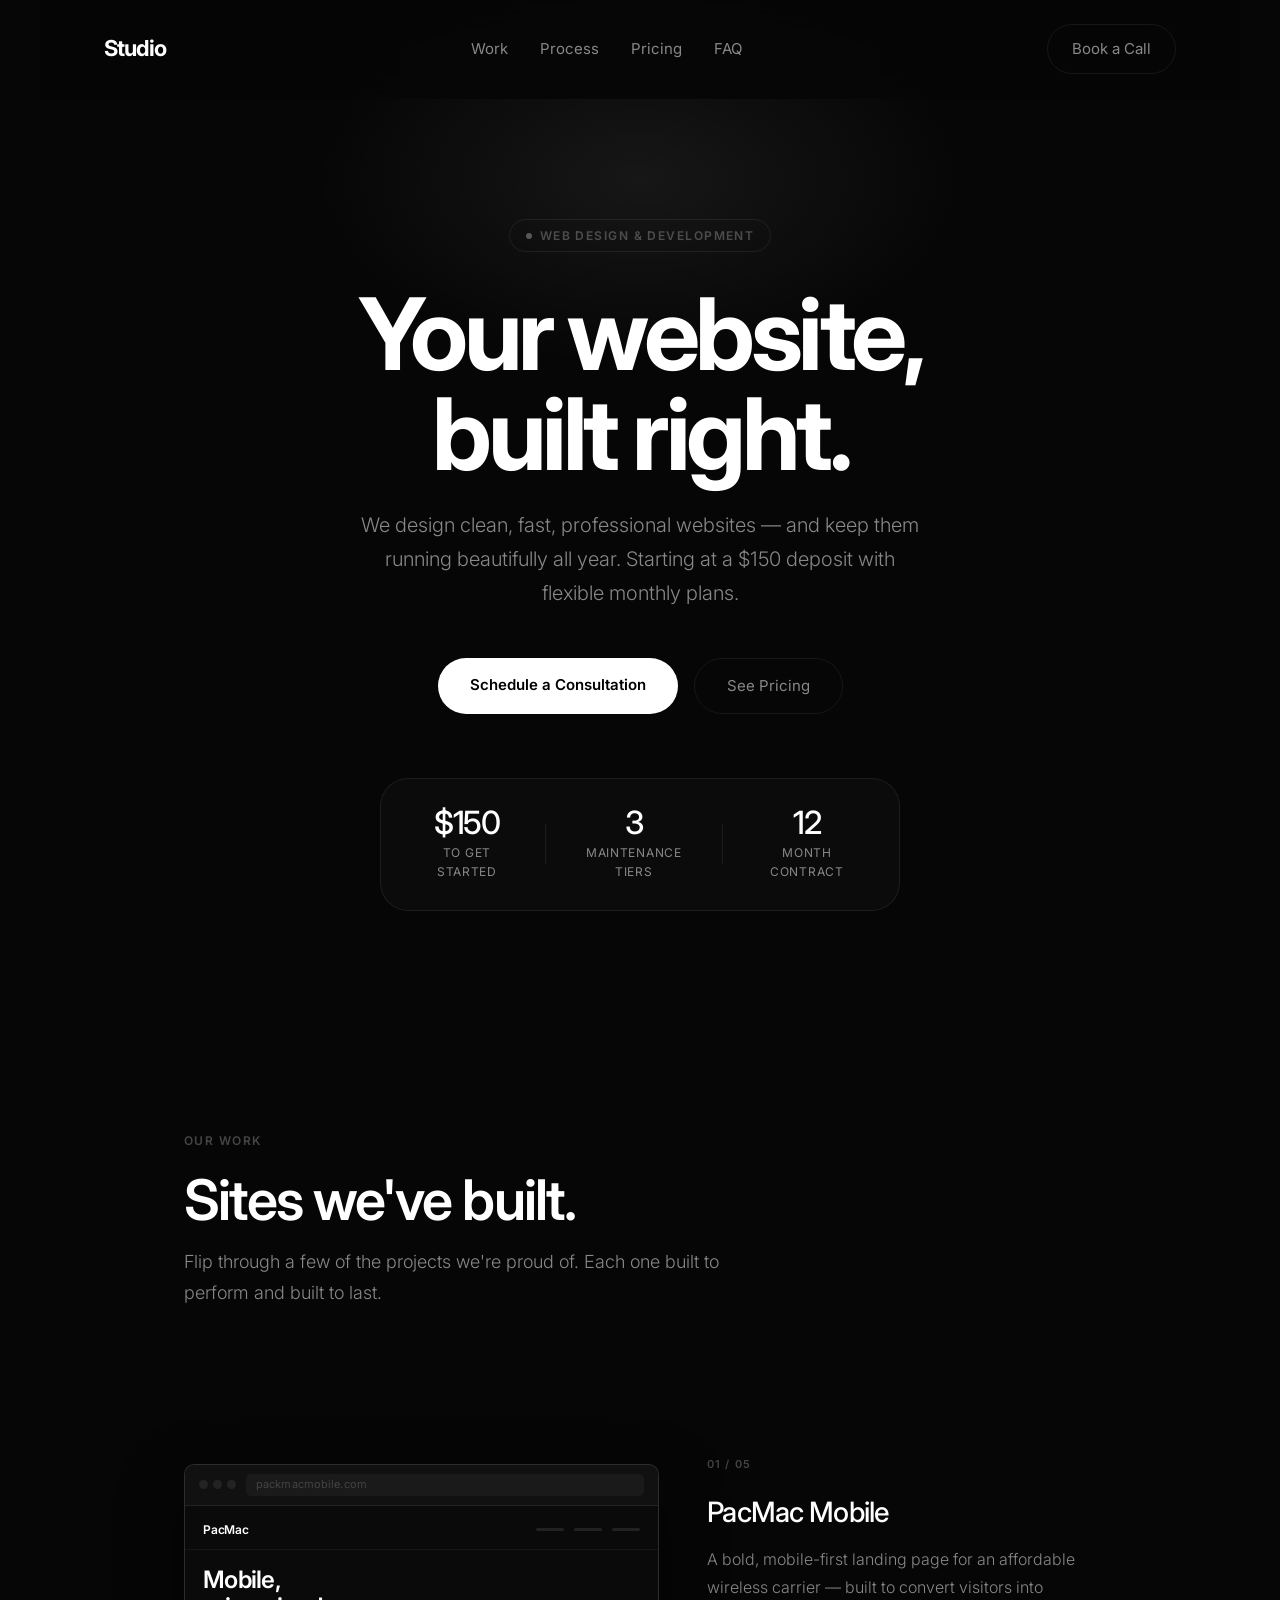
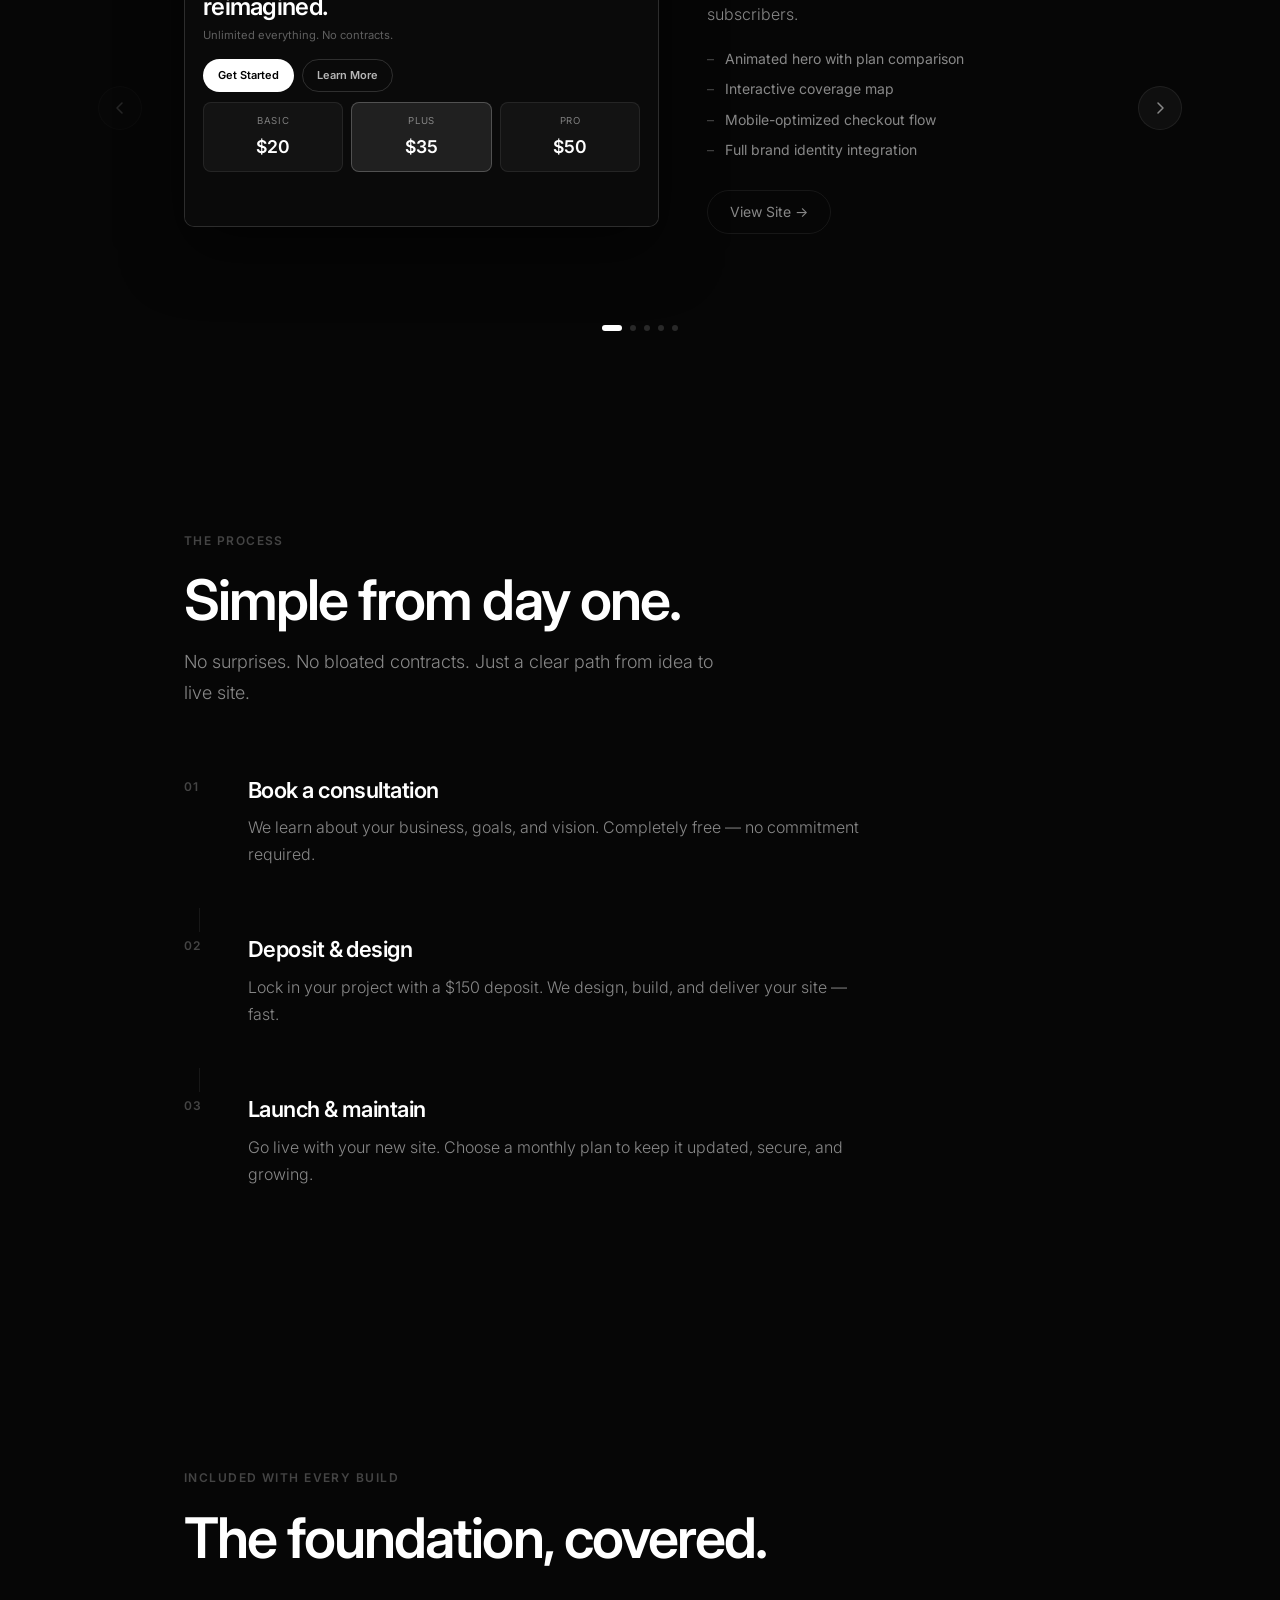
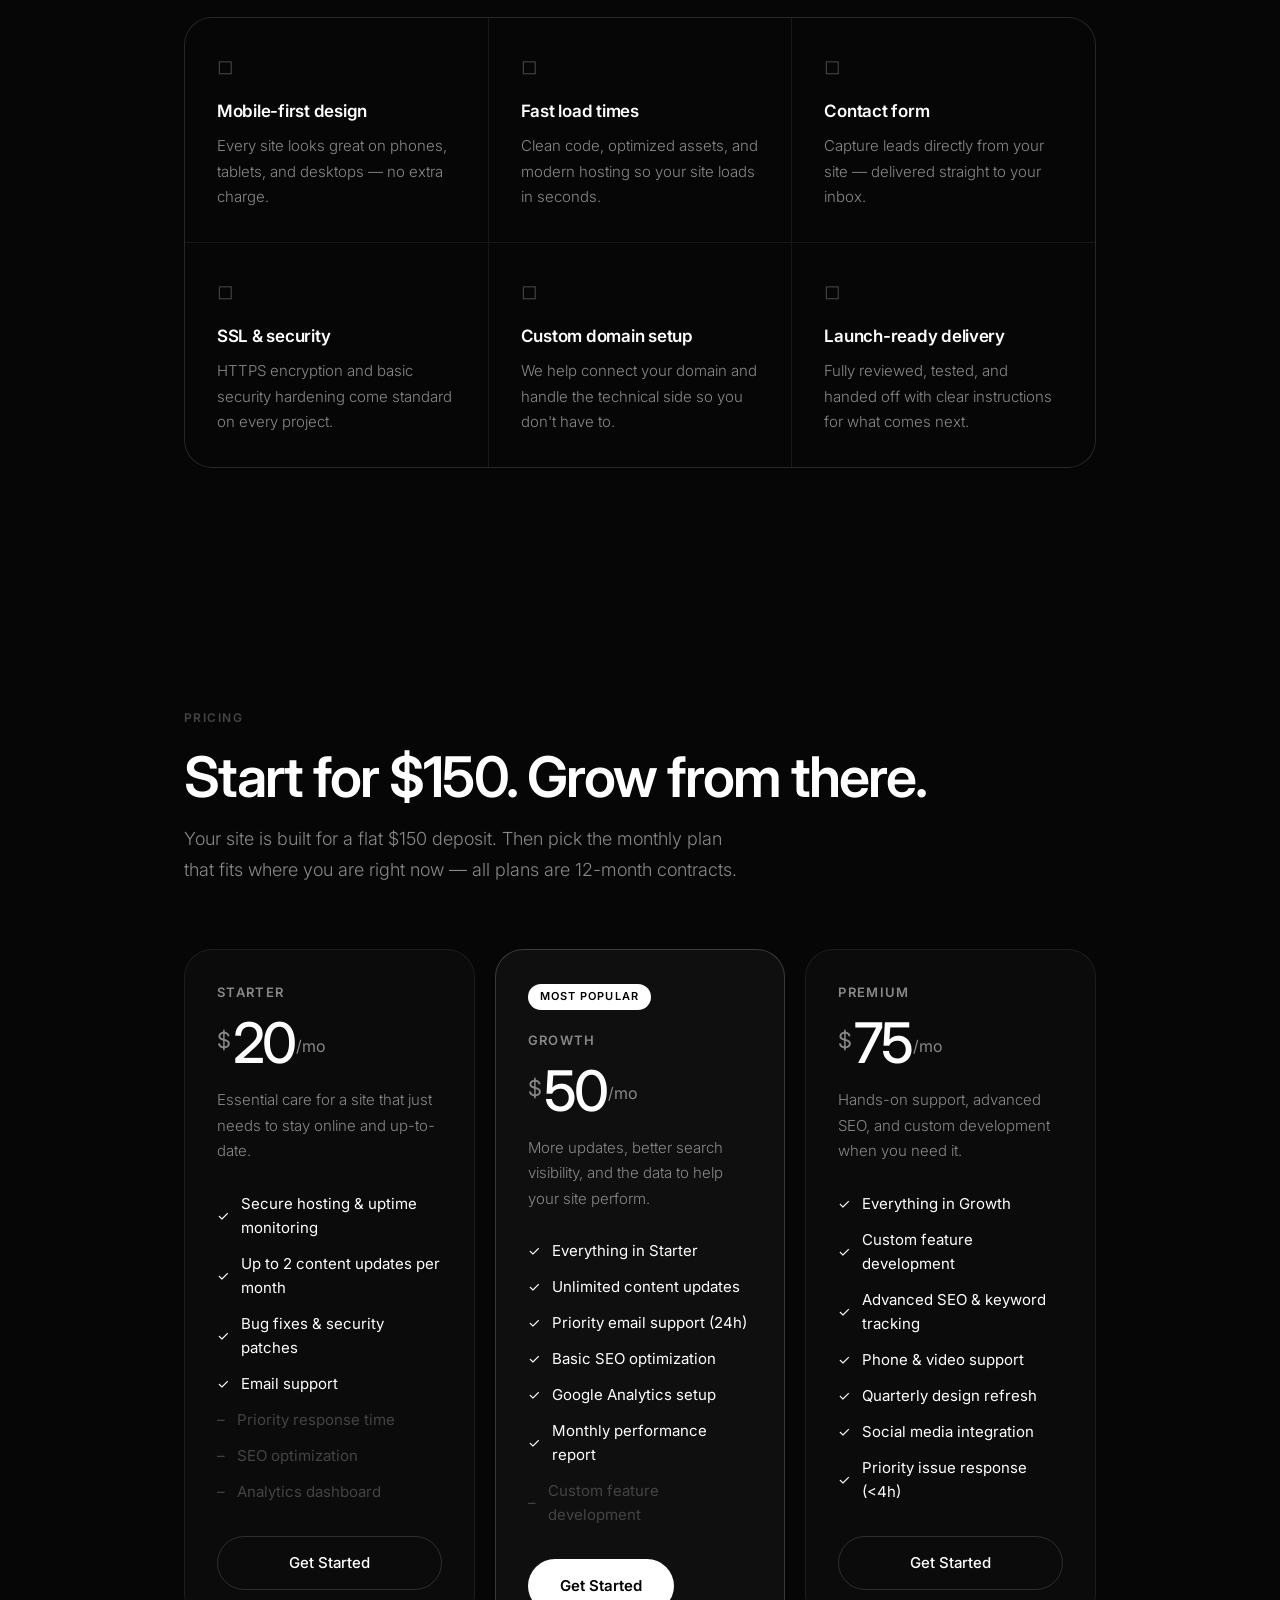
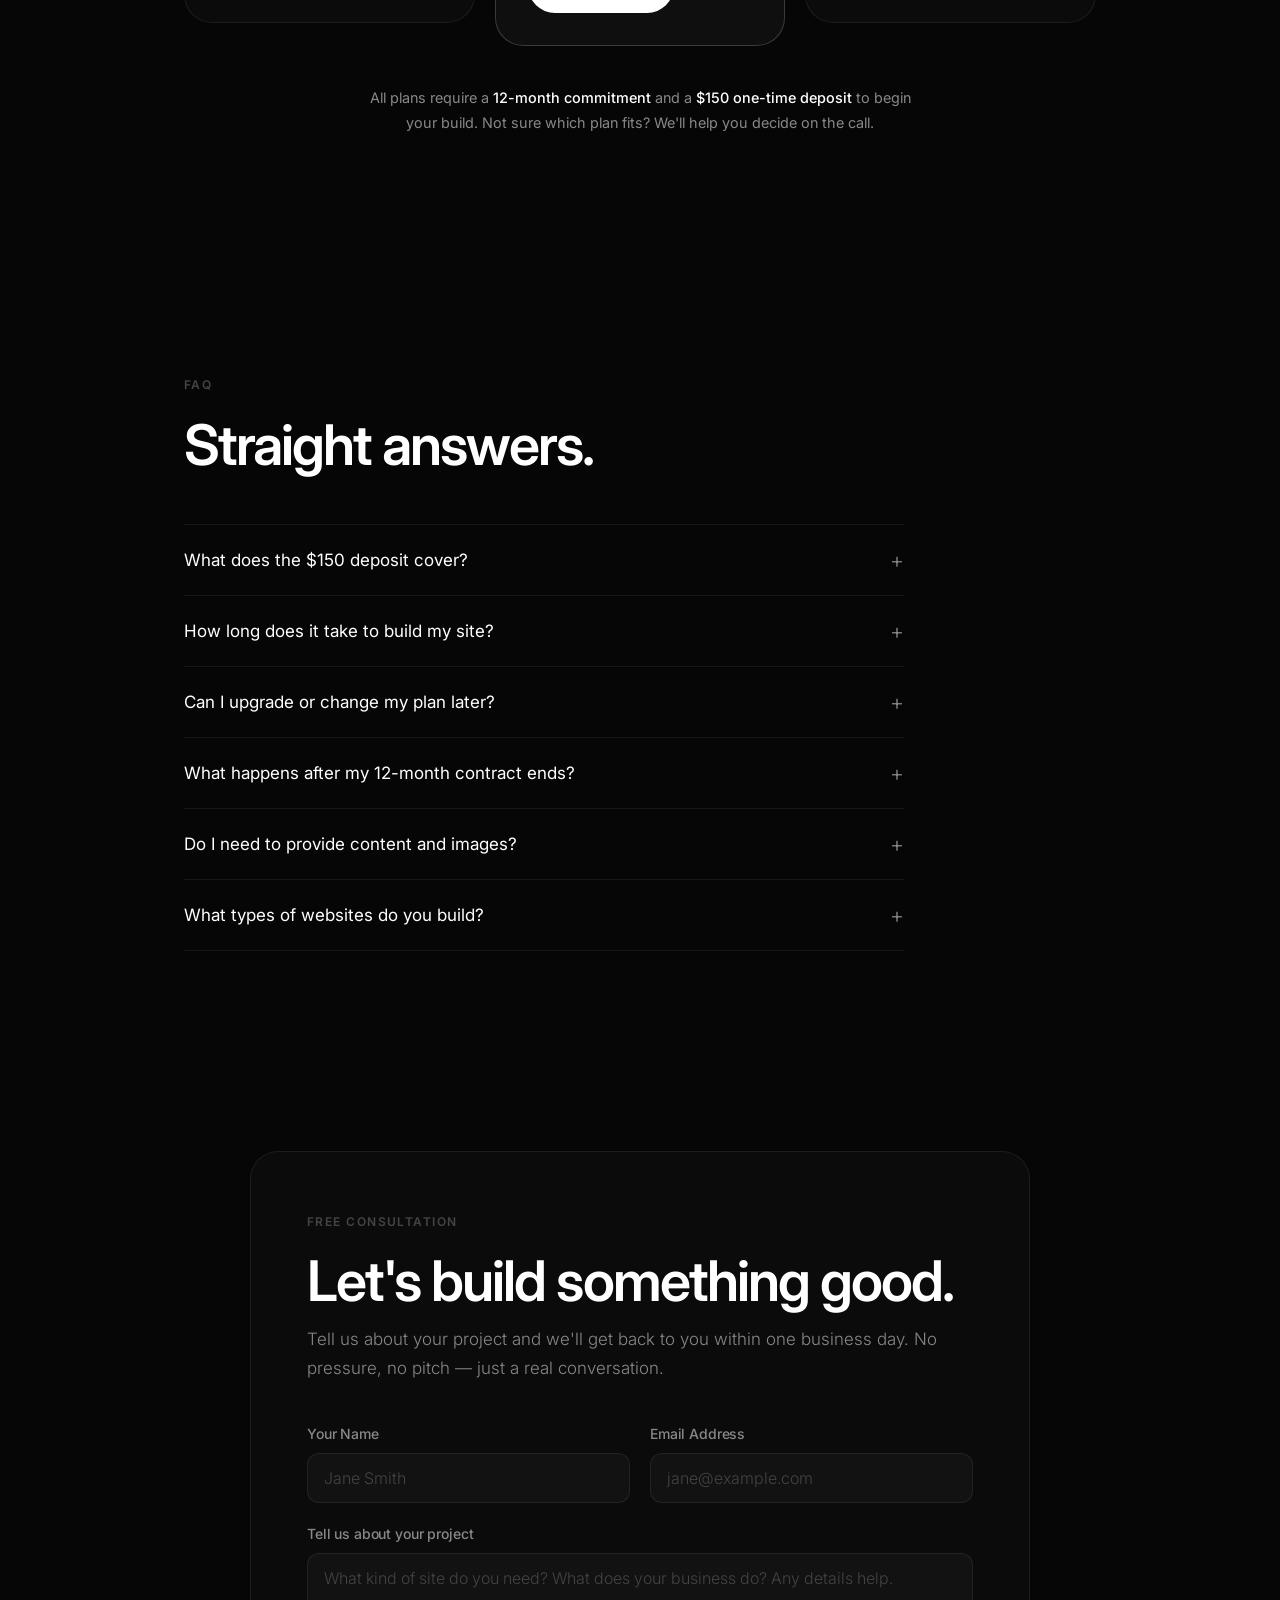
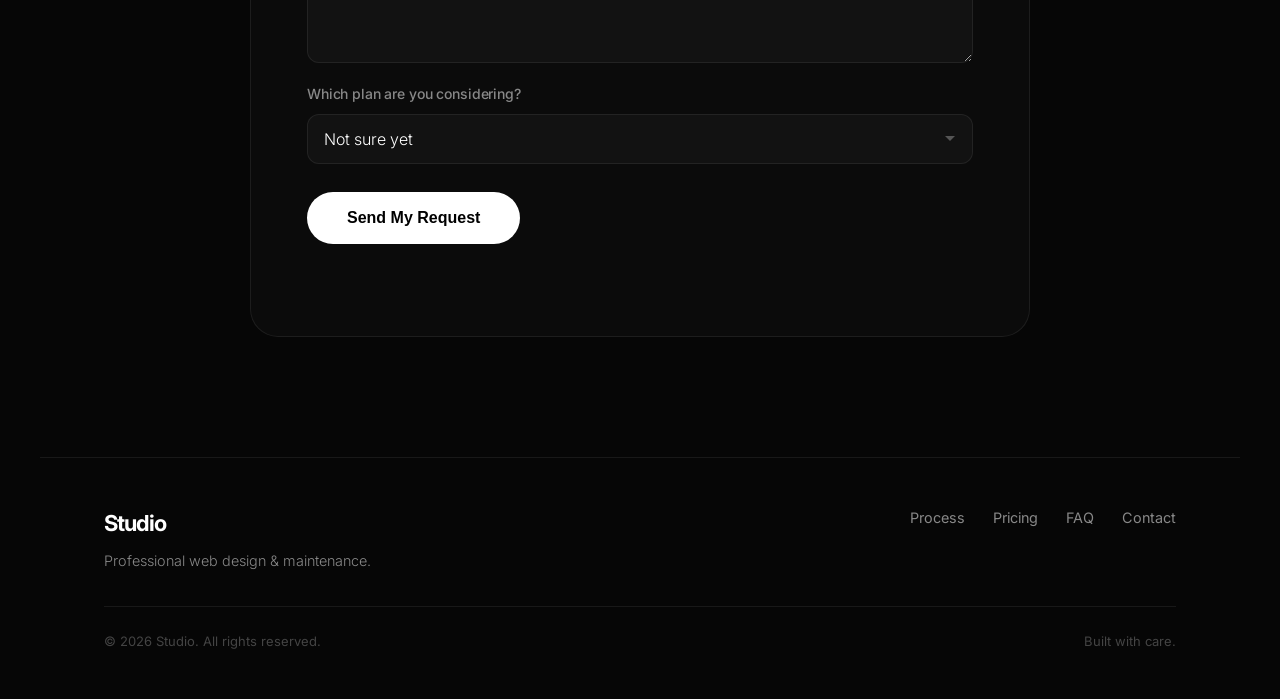
==== commit 8d1fcbd2: "Fix dark mode styling: add color-scheme, heavier typography, hero glow - Add `color-scheme: dark` to" ====
--- a/docs/webdesign.html
+++ b/docs/webdesign.html
@@ -3,11 +3,12 @@
 <head>
     <meta charset="UTF-8">
     <meta name="viewport" content="width=device-width, initial-scale=1.0">
+    <meta name="color-scheme" content="dark">
     <title>Web Design Services — Beautiful Sites, Built to Last</title>
     <link rel="stylesheet" href="webdesign.css">
     <link rel="preconnect" href="https://fonts.googleapis.com">
     <link rel="preconnect" href="https://fonts.gstatic.com" crossorigin>
-    <link href="https://fonts.googleapis.com/css2?family=Inter:wght@300;400;500;600;700&display=swap" rel="stylesheet">
+    <link href="https://fonts.googleapis.com/css2?family=Inter:wght@300;400;500;600;700;800&display=swap" rel="stylesheet">
     <link rel="icon" type="image/svg+xml" href="favicon.svg">
 
     <meta property="og:title" content="Web Design Services — Beautiful Sites, Built to Last">
@@ -35,6 +36,7 @@
 
     <!-- Hero -->
     <section class="hero fade-in delay-2">
+        <div class="hero-glow"></div>
         <div class="hero-tag">Web Design &amp; Development</div>
         <h1>Your website,<br>built right.</h1>
         <p class="hero-sub">We design clean, fast, professional websites — and keep them running beautifully all year. Starting at a $150 deposit with flexible monthly plans.</p>
--- a/docs/webdesign.css
+++ b/docs/webdesign.css
@@ -1,4 +1,5 @@
 :root {
+    color-scheme: dark;
     --bg: #060606;
     --bg-card: rgba(255, 255, 255, 0.025);
     --bg-card-hover: rgba(255, 255, 255, 0.045);
@@ -17,7 +18,11 @@
 
 *, *::before, *::after { box-sizing: border-box; margin: 0; padding: 0; }
 
-html { scroll-behavior: smooth; }
+html {
+    scroll-behavior: smooth;
+    background-color: #060606;
+    color: #ffffff;
+}
 
 body {
     font-family: 'Inter', -apple-system, BlinkMacSystemFont, sans-serif;
@@ -25,6 +30,7 @@
     color: var(--text);
     line-height: 1.6;
     -webkit-font-smoothing: antialiased;
+    -moz-osx-font-smoothing: grayscale;
     overflow-x: hidden;
 }
 
@@ -36,39 +42,53 @@
     inset: 0;
     z-index: -1;
     background:
-        radial-gradient(ellipse 80% 40% at 50% -10%, rgba(255,255,255,0.04) 0%, transparent 70%),
-        radial-gradient(ellipse 50% 30% at 80% 120%, rgba(255,255,255,0.02) 0%, transparent 60%);
+        radial-gradient(ellipse 90% 50% at 50% -5%, rgba(255,255,255,0.055) 0%, transparent 65%),
+        radial-gradient(ellipse 60% 35% at 80% 110%, rgba(255,255,255,0.025) 0%, transparent 55%),
+        radial-gradient(ellipse 40% 25% at 10% 80%, rgba(255,255,255,0.015) 0%, transparent 50%);
     pointer-events: none;
+}
+
+/* Hero radial glow */
+.hero-glow {
+    position: absolute;
+    top: -120px;
+    left: 50%;
+    transform: translateX(-50%);
+    width: 700px;
+    height: 400px;
+    background: radial-gradient(ellipse at center, rgba(255,255,255,0.07) 0%, transparent 70%);
+    pointer-events: none;
+    z-index: 0;
 }
 
 /* Typography */
 h1 {
-    font-size: clamp(3rem, 8vw, 5.5rem);
-    font-weight: 500;
-    letter-spacing: -0.04em;
+    font-size: clamp(3.25rem, 9vw, 6.25rem);
+    font-weight: 700;
+    letter-spacing: -0.045em;
     line-height: 1.0;
     margin-bottom: 1.5rem;
 }
 
 h2 {
-    font-size: clamp(2rem, 5vw, 3.25rem);
-    font-weight: 400;
-    letter-spacing: -0.03em;
+    font-size: clamp(2.25rem, 5.5vw, 3.5rem);
+    font-weight: 600;
+    letter-spacing: -0.035em;
     line-height: 1.1;
     margin-bottom: 1rem;
 }
 
 h3 {
-    font-size: 1.25rem;
-    font-weight: 500;
-    letter-spacing: -0.02em;
+    font-size: 1.375rem;
+    font-weight: 600;
+    letter-spacing: -0.025em;
     margin-bottom: 0.5rem;
 }
 
 h4 {
     font-size: 1.0625rem;
-    font-weight: 500;
-    letter-spacing: -0.01em;
+    font-weight: 600;
+    letter-spacing: -0.015em;
     margin-bottom: 0.5rem;
 }
 
@@ -121,8 +141,8 @@
 
 .logo {
     font-size: 1.375rem;
-    font-weight: 600;
-    letter-spacing: -0.04em;
+    font-weight: 700;
+    letter-spacing: -0.05em;
 }
 
 .nav-links {
@@ -203,10 +223,14 @@
     margin: 0 auto;
     padding: 120px 5% 100px;
     text-align: center;
+    position: relative;
+    overflow: visible;
 }
 
 .hero-tag {
-    display: inline-block;
+    display: inline-flex;
+    align-items: center;
+    gap: 8px;
     font-size: 0.75rem;
     font-weight: 600;
     letter-spacing: 0.12em;
@@ -216,6 +240,16 @@
     padding: 6px 16px;
     border-radius: var(--radius-full);
     margin-bottom: 2rem;
+}
+
+.hero-tag::before {
+    content: '';
+    display: block;
+    width: 6px;
+    height: 6px;
+    border-radius: 50%;
+    background: rgba(255, 255, 255, 0.3);
+    flex-shrink: 0;
 }
 
 .hero-sub {
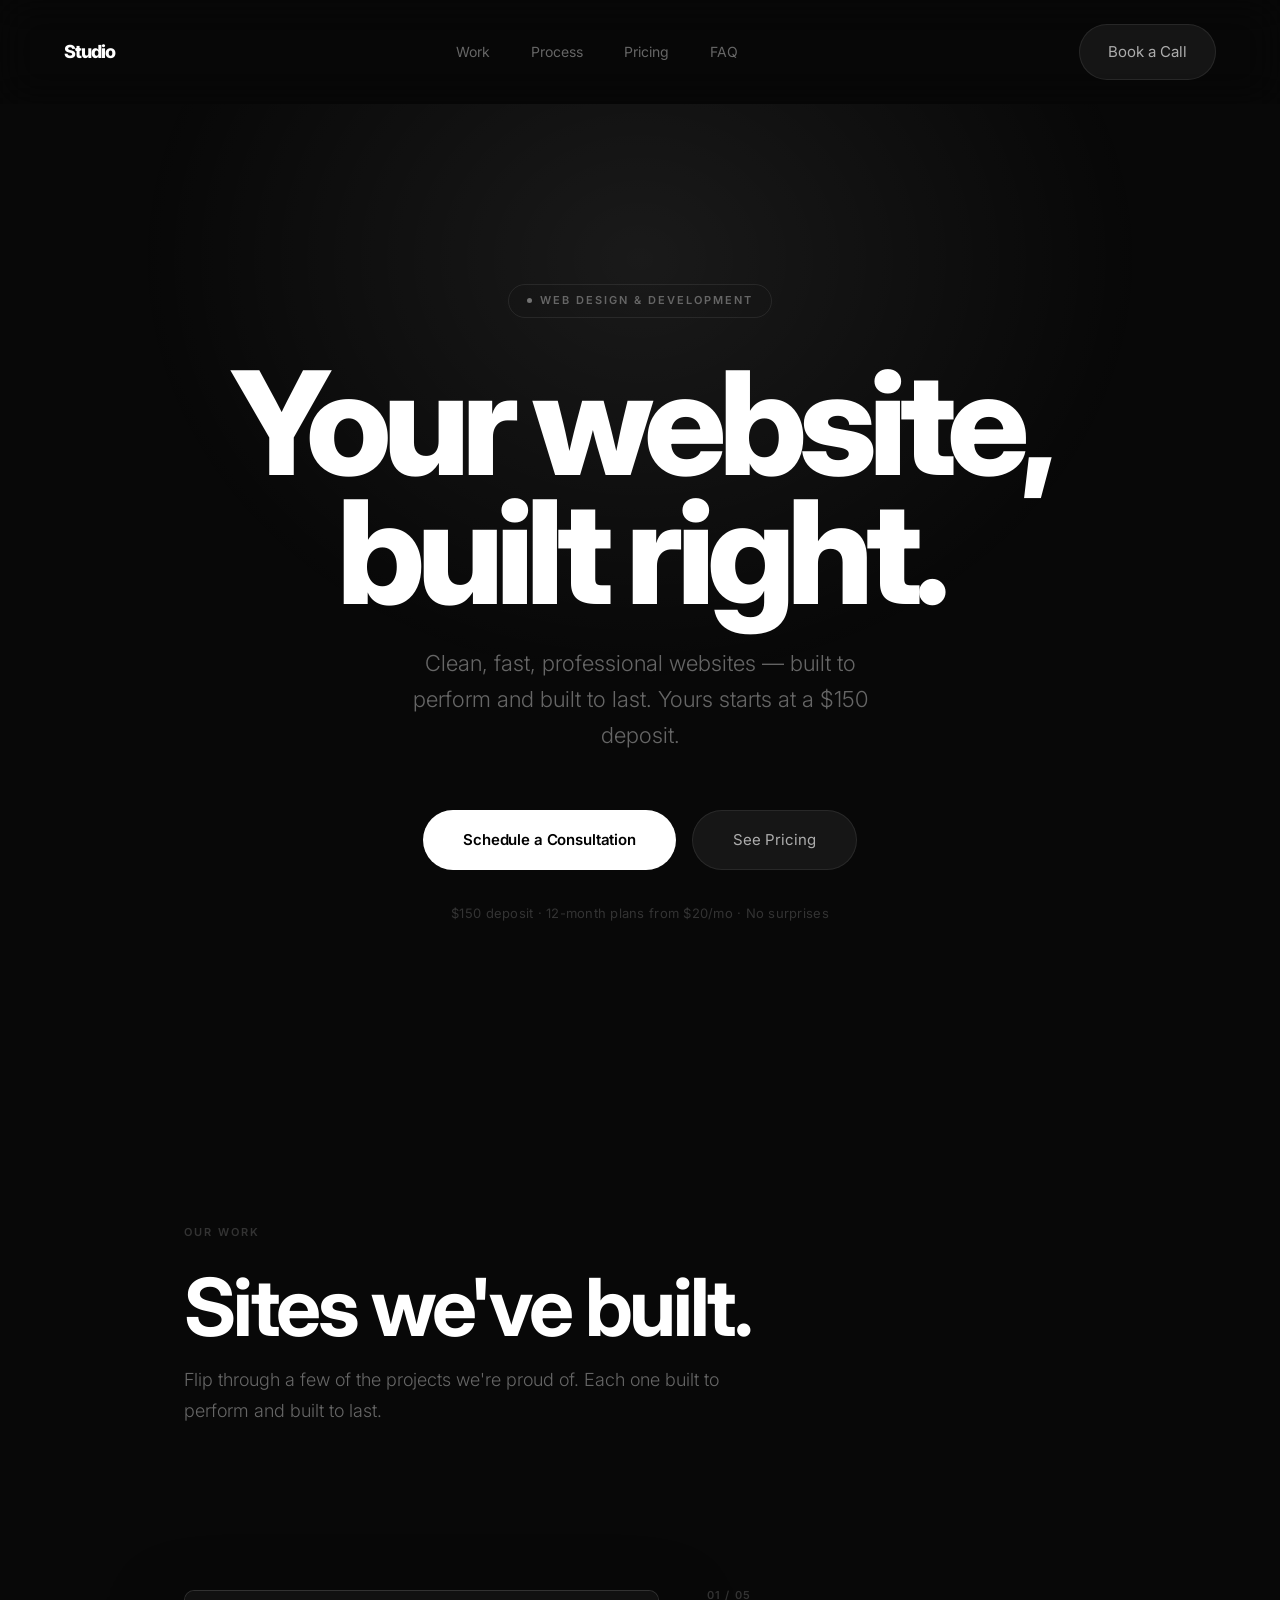
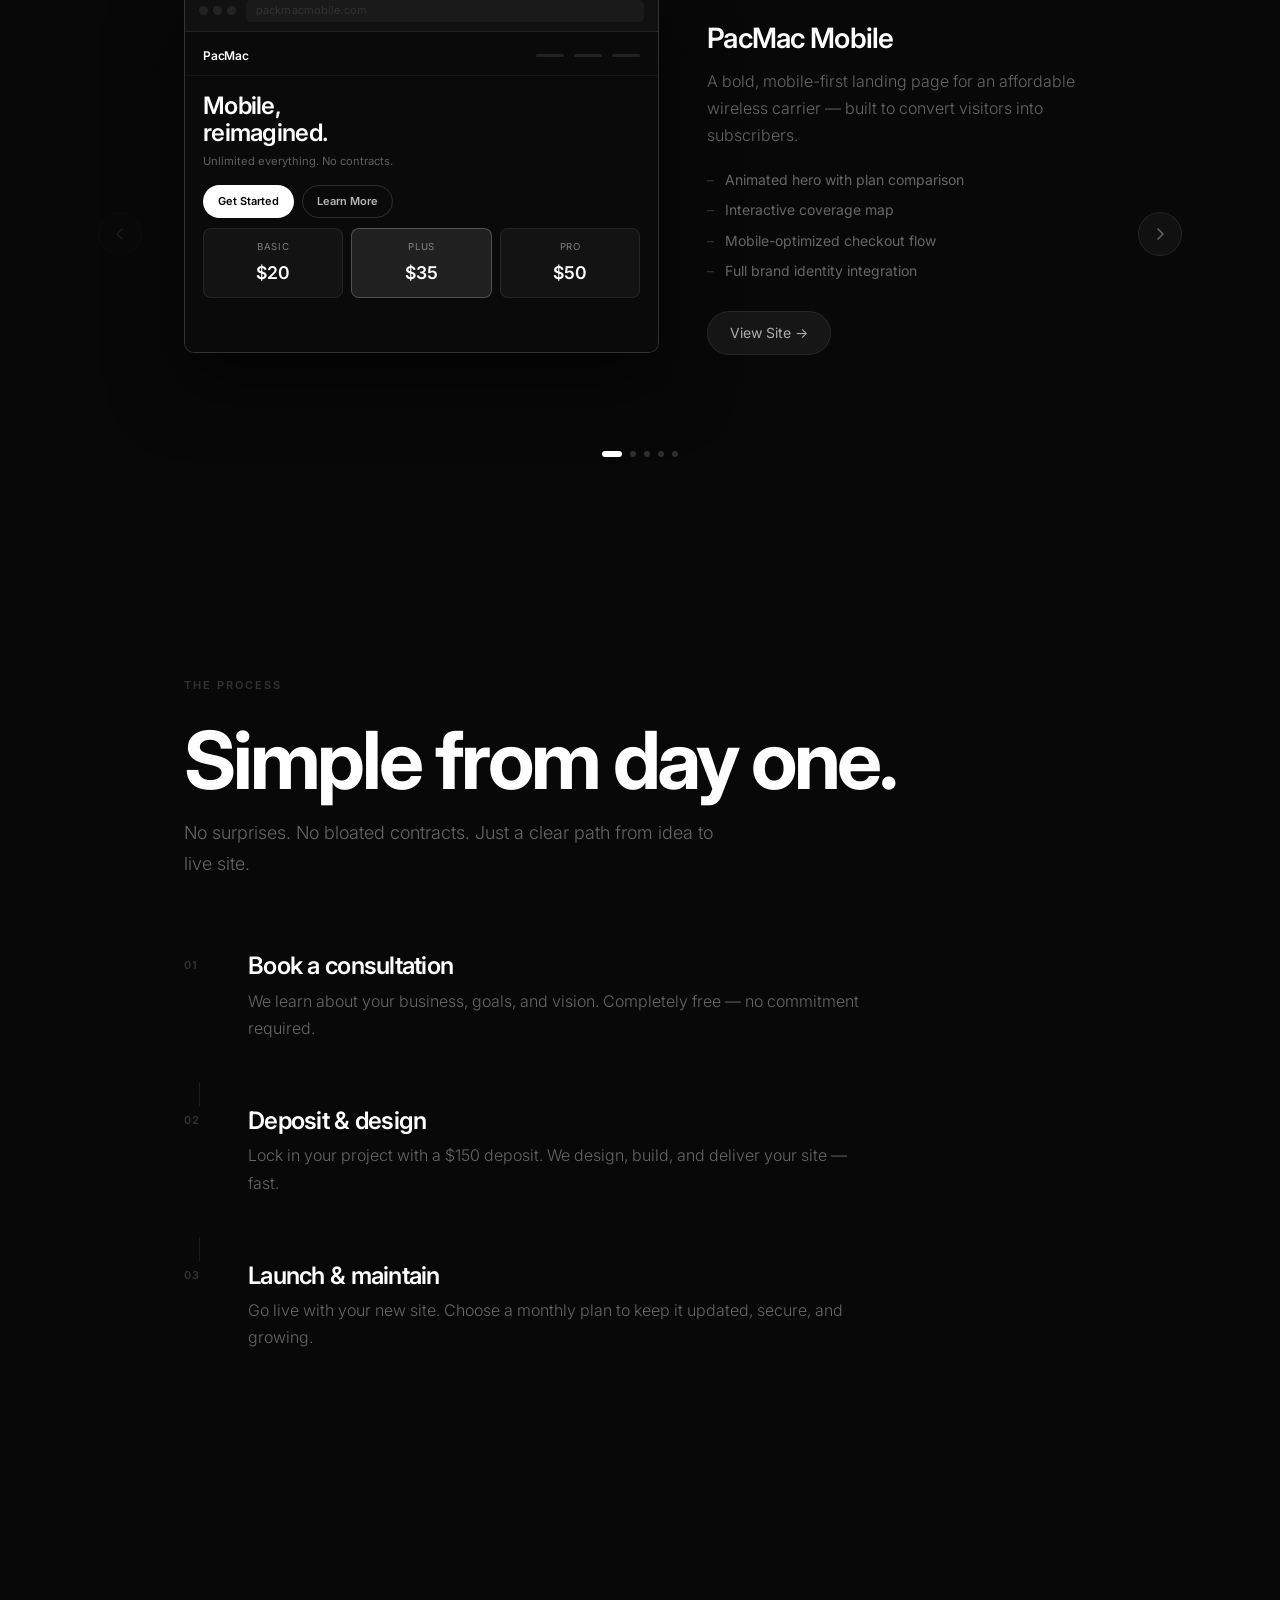
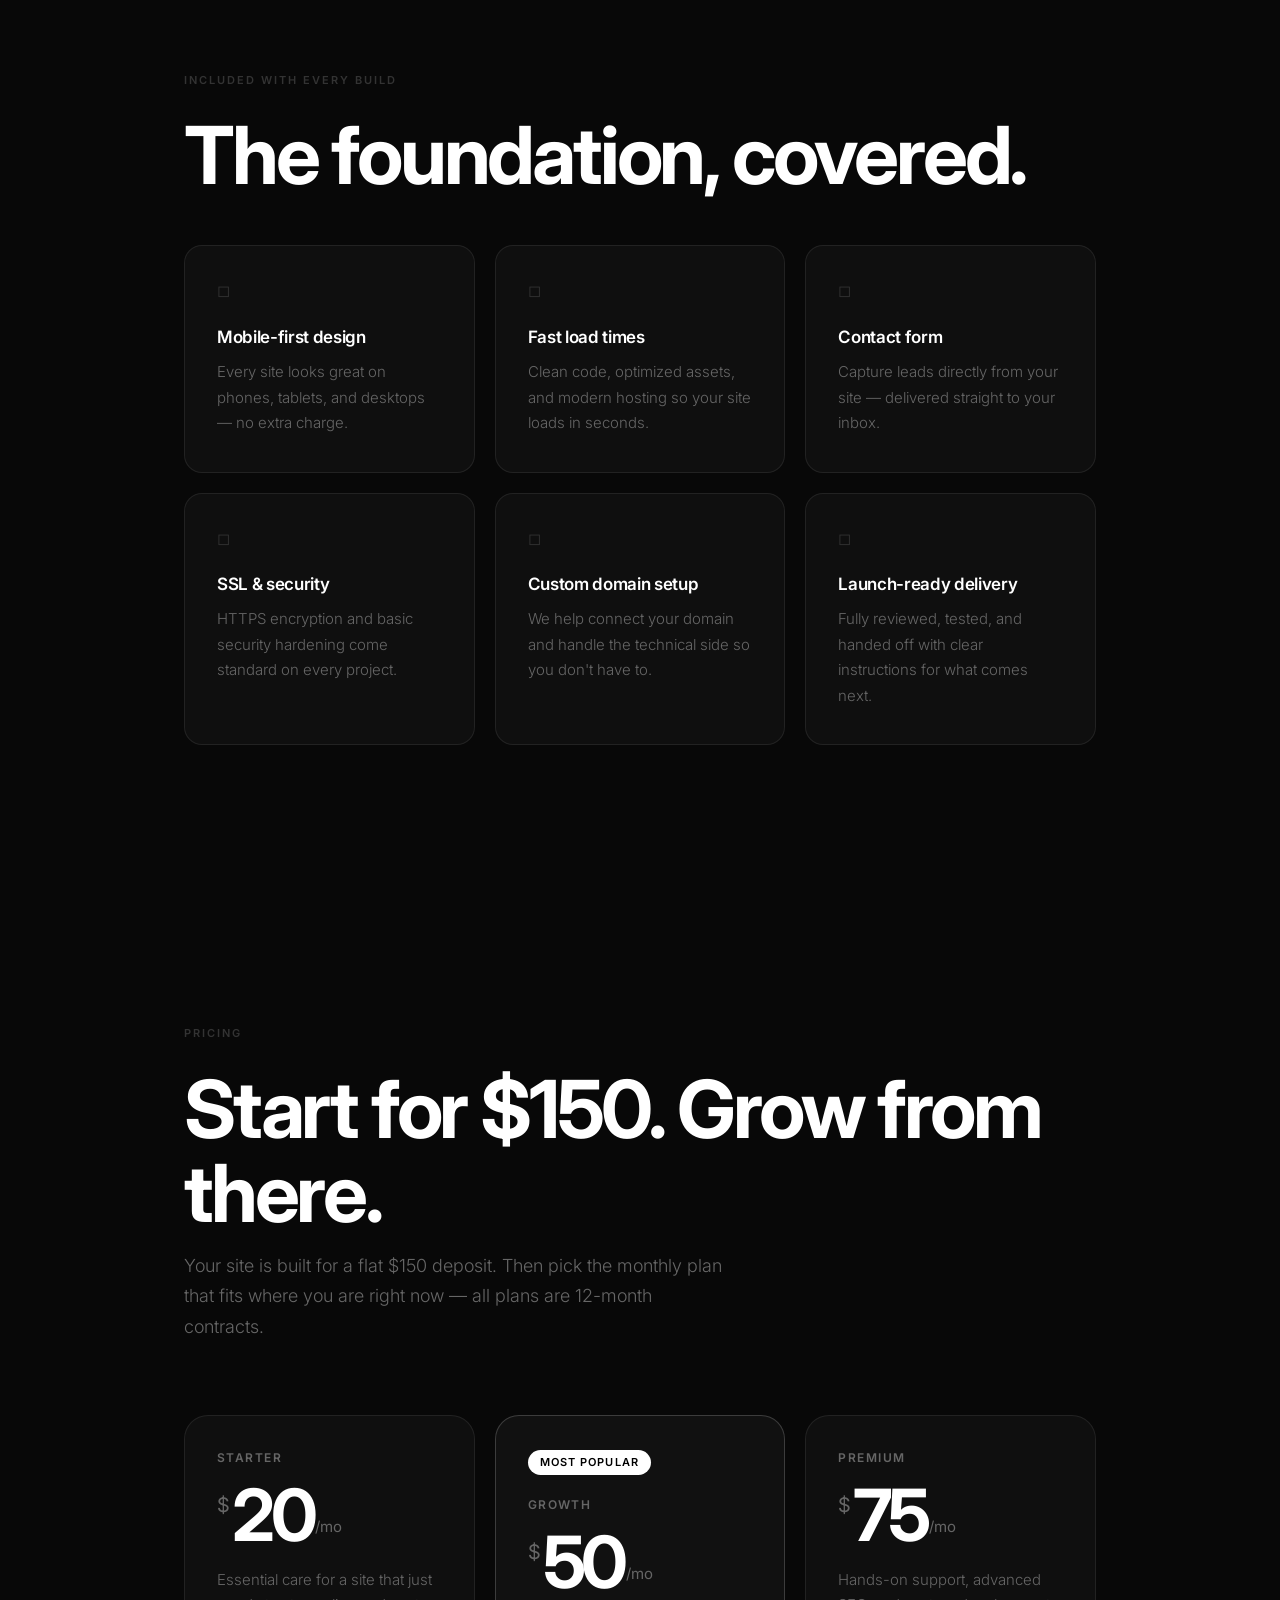
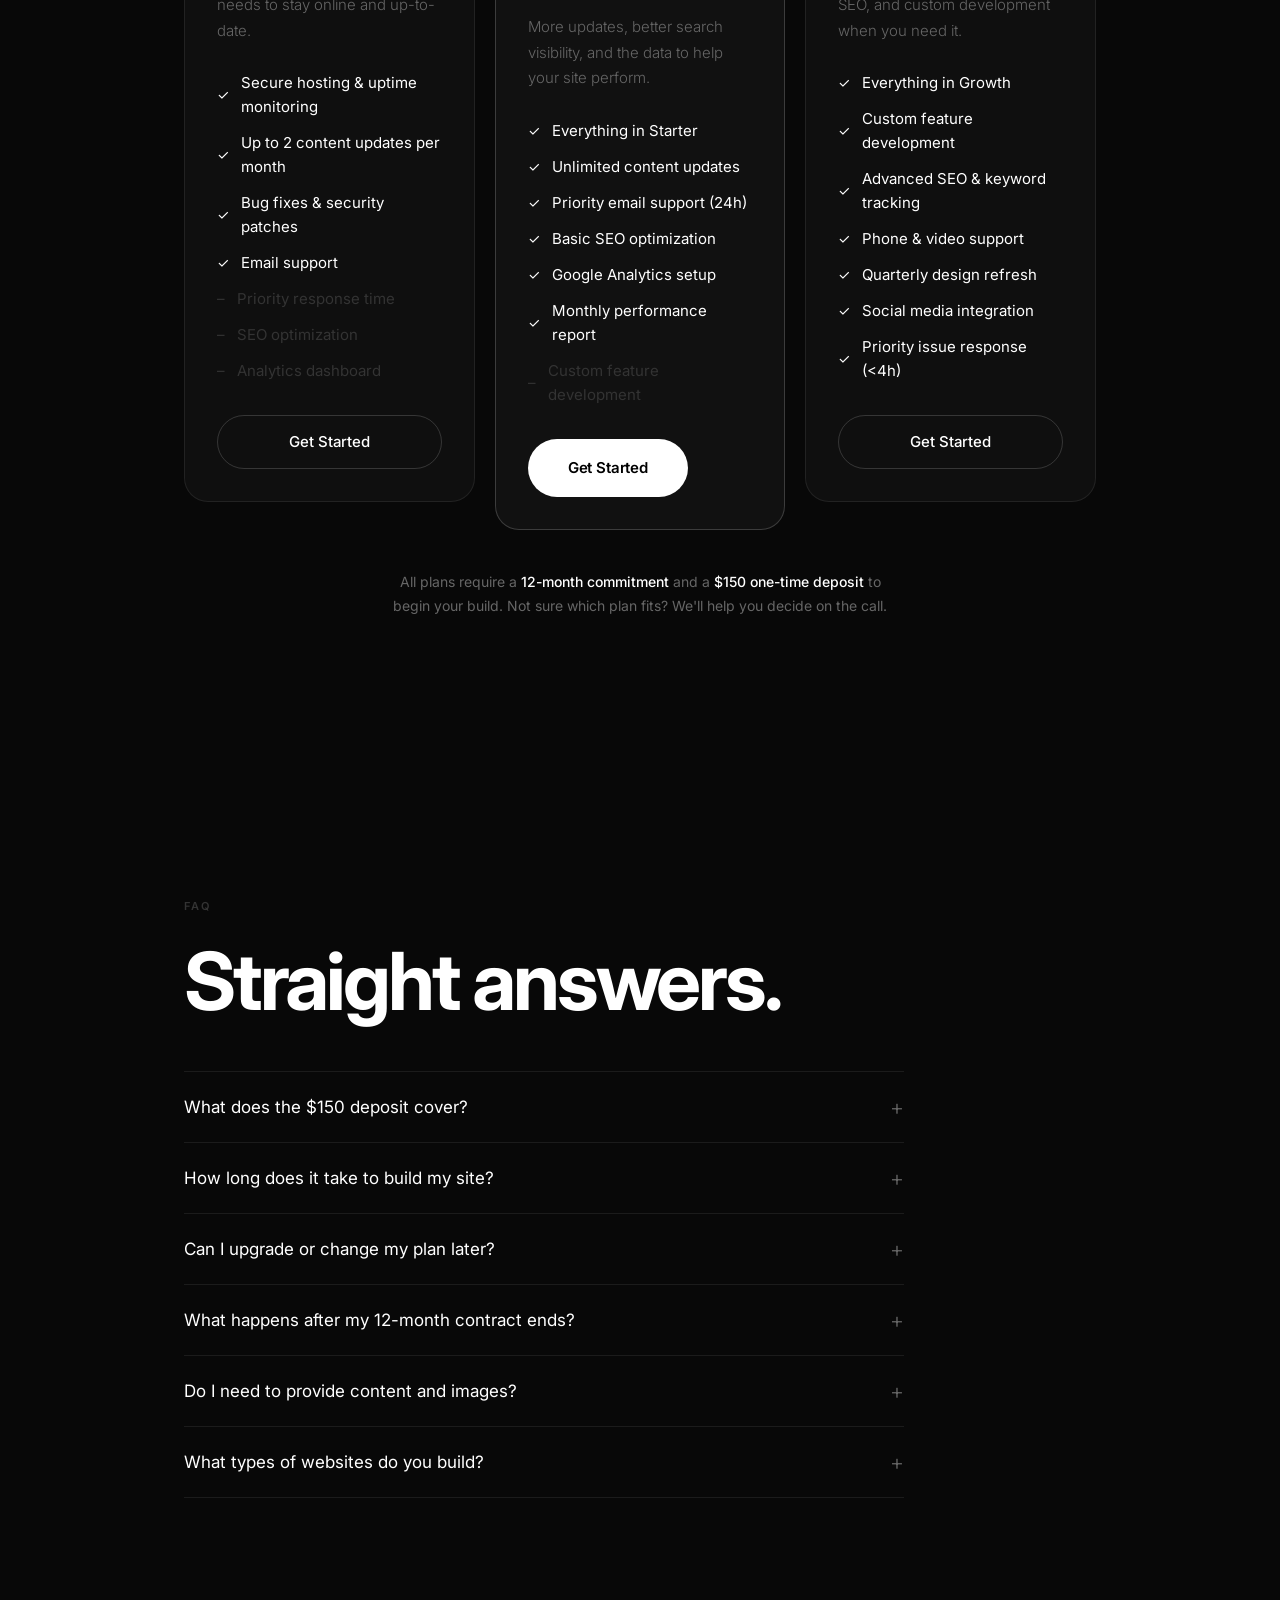
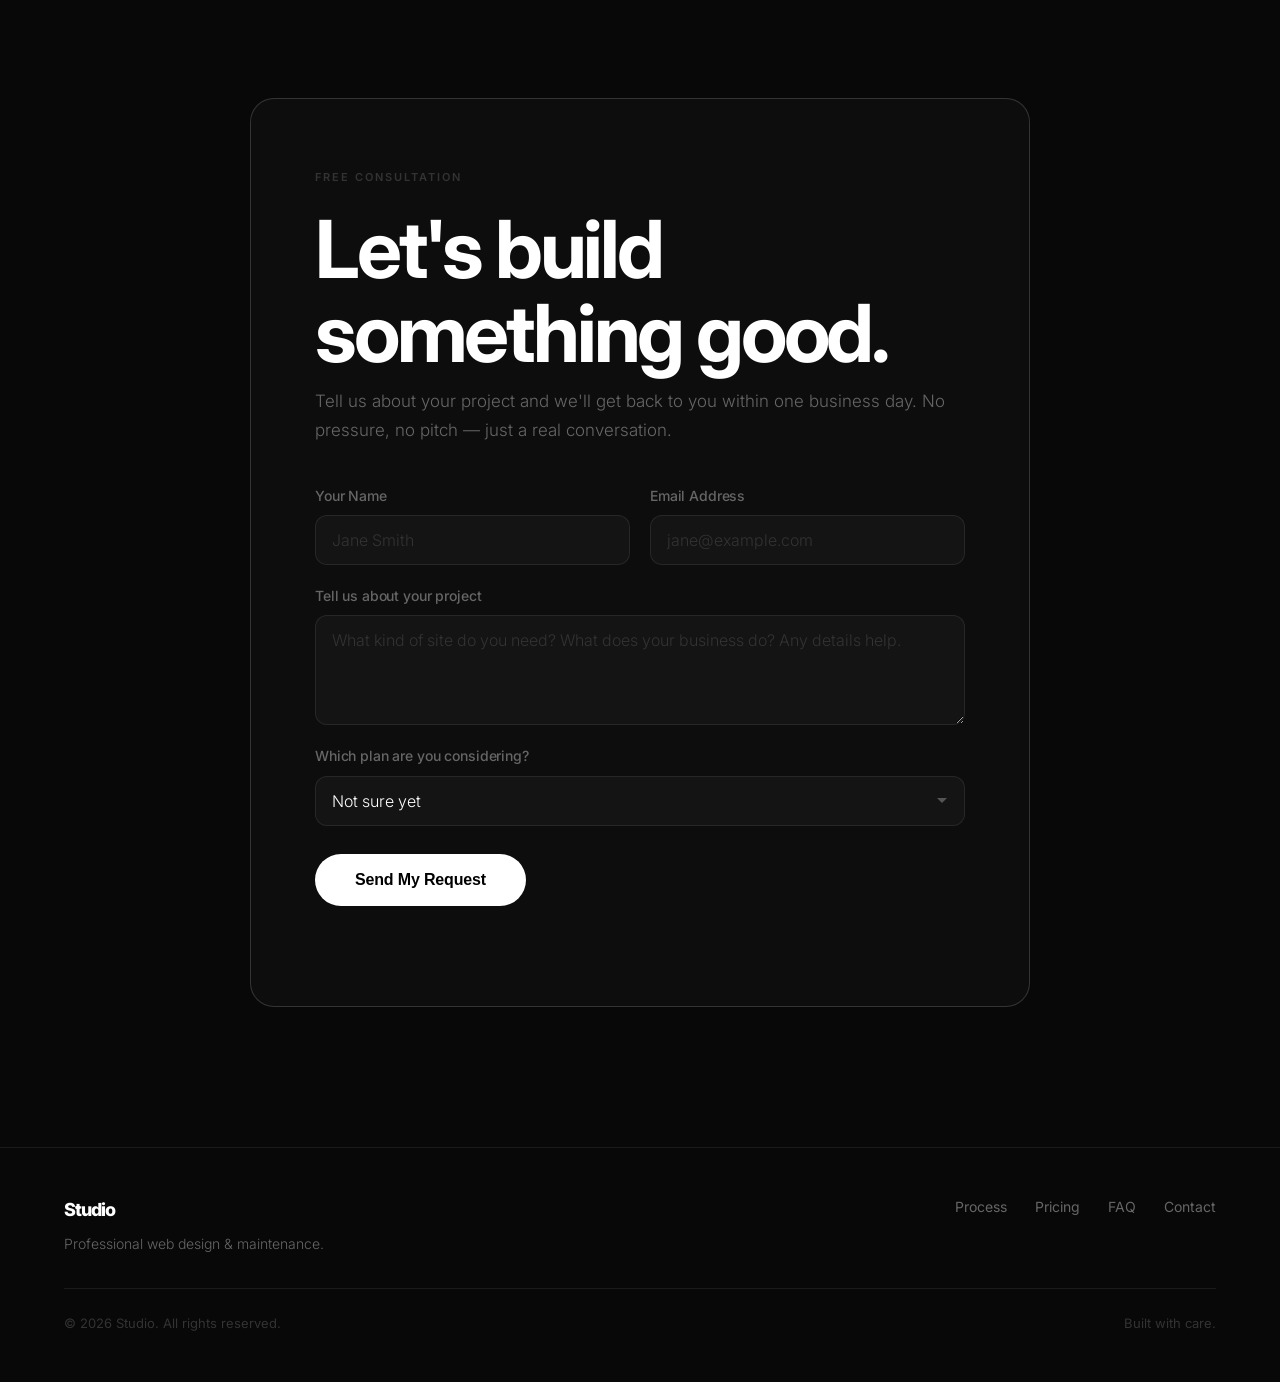
==== commit 70de1475: "Sync web design template with final PurePulse redesign - CSS full rewrite: #080808 bg, h1 clamp(4.5r" ====
--- a/docs/webdesign.html
+++ b/docs/webdesign.html
@@ -39,27 +39,12 @@
         <div class="hero-glow"></div>
         <div class="hero-tag">Web Design &amp; Development</div>
         <h1>Your website,<br>built right.</h1>
-        <p class="hero-sub">We design clean, fast, professional websites — and keep them running beautifully all year. Starting at a $150 deposit with flexible monthly plans.</p>
+        <p class="hero-sub">Clean, fast, professional websites — built to perform and built to last. Yours starts at a $150 deposit.</p>
         <div class="hero-actions">
             <a href="#consult" class="btn-primary">Schedule a Consultation</a>
             <a href="#pricing" class="btn-ghost btn-ghost--lg">See Pricing</a>
         </div>
-        <div class="hero-social-proof scroll-reveal">
-            <div class="proof-item">
-                <span class="proof-num">$150</span>
-                <span class="proof-label">to get started</span>
-            </div>
-            <div class="proof-divider"></div>
-            <div class="proof-item">
-                <span class="proof-num">3</span>
-                <span class="proof-label">maintenance tiers</span>
-            </div>
-            <div class="proof-divider"></div>
-            <div class="proof-item">
-                <span class="proof-num">12</span>
-                <span class="proof-label">month contract</span>
-            </div>
-        </div>
+        <p class="hero-note">$150 deposit &middot; 12-month plans from $20/mo &middot; No surprises</p>
     </section>
 
     <!-- Portfolio Lookbook -->
--- a/docs/webdesign.css
+++ b/docs/webdesign.css
@@ -1,26 +1,26 @@
+/* ── Web Design Landing Page — webdesign.css ────────────────────────────── */
+
 :root {
     color-scheme: dark;
-    --bg: #060606;
-    --bg-card: rgba(255, 255, 255, 0.025);
-    --bg-card-hover: rgba(255, 255, 255, 0.045);
-    --border: rgba(255, 255, 255, 0.07);
-    --border-strong: rgba(255, 255, 255, 0.14);
-    --text: #ffffff;
-    --text-muted: #888888;
-    --text-dim: #444444;
-    --accent: #ffffff;
-    --radius-sm: 12px;
-    --radius-md: 20px;
-    --radius-lg: 28px;
-    --radius-full: 100px;
-    --shadow: 0 20px 60px rgba(0, 0, 0, 0.4);
+    --bg:           #080808;
+    --bg-card:      rgba(255, 255, 255, 0.03);
+    --bg-card-hover:rgba(255, 255, 255, 0.055);
+    --border:       rgba(255, 255, 255, 0.08);
+    --border-strong:rgba(255, 255, 255, 0.16);
+    --text:         #ffffff;
+    --text-muted:   #666666;
+    --text-dim:     #333333;
+    --radius-sm:    12px;
+    --radius-md:    18px;
+    --radius-lg:    24px;
+    --radius-full:  100px;
 }
 
 *, *::before, *::after { box-sizing: border-box; margin: 0; padding: 0; }
 
 html {
     scroll-behavior: smooth;
-    background-color: #060606;
+    background-color: #080808;
     color: #ffffff;
 }
 
@@ -36,60 +36,54 @@
 
 a { text-decoration: none; color: inherit; }
 
-/* Ambient background glow */
+/* ── Ambient background ──────────────────────────────────────────────────── */
+
 .ambient-bg {
     position: fixed;
     inset: 0;
     z-index: -1;
     background:
-        radial-gradient(ellipse 90% 50% at 50% -5%, rgba(255,255,255,0.055) 0%, transparent 65%),
-        radial-gradient(ellipse 60% 35% at 80% 110%, rgba(255,255,255,0.025) 0%, transparent 55%),
-        radial-gradient(ellipse 40% 25% at 10% 80%, rgba(255,255,255,0.015) 0%, transparent 50%);
+        radial-gradient(ellipse 110% 55% at 50% -10%, rgba(255,255,255,0.065) 0%, transparent 65%),
+        radial-gradient(ellipse 55% 35% at 85% 115%,  rgba(255,255,255,0.02)  0%, transparent 55%),
+        radial-gradient(ellipse 40% 25% at 10%  80%,  rgba(255,255,255,0.015) 0%, transparent 50%);
     pointer-events: none;
 }
 
-/* Hero radial glow */
-.hero-glow {
-    position: absolute;
-    top: -120px;
-    left: 50%;
-    transform: translateX(-50%);
-    width: 700px;
-    height: 400px;
-    background: radial-gradient(ellipse at center, rgba(255,255,255,0.07) 0%, transparent 70%);
-    pointer-events: none;
-    z-index: 0;
-}
-
-/* Typography */
+/* ── Typography ──────────────────────────────────────────────────────────── */
+
 h1 {
-    font-size: clamp(3.25rem, 9vw, 6.25rem);
+    font-size: clamp(4.5rem, 13vw, 9rem);
+    font-weight: 800;
+    letter-spacing: -0.055em;
+    line-height: 0.9;
+    margin-bottom: 1.75rem;
+    color: var(--text);
+}
+
+h2 {
+    font-size: clamp(2.75rem, 7vw, 5rem);
     font-weight: 700;
-    letter-spacing: -0.045em;
-    line-height: 1.0;
-    margin-bottom: 1.5rem;
-}
-
-h2 {
-    font-size: clamp(2.25rem, 5.5vw, 3.5rem);
-    font-weight: 600;
-    letter-spacing: -0.035em;
-    line-height: 1.1;
+    letter-spacing: -0.04em;
+    line-height: 1.05;
     margin-bottom: 1rem;
+    color: var(--text);
 }
 
 h3 {
-    font-size: 1.375rem;
-    font-weight: 600;
-    letter-spacing: -0.025em;
+    font-size: 1.5rem;
+    font-weight: 600;
+    letter-spacing: -0.03em;
+    line-height: 1.25;
     margin-bottom: 0.5rem;
+    color: var(--text);
 }
 
 h4 {
     font-size: 1.0625rem;
     font-weight: 600;
-    letter-spacing: -0.015em;
+    letter-spacing: -0.02em;
     margin-bottom: 0.5rem;
+    color: var(--text);
 }
 
 p {
@@ -99,88 +93,100 @@
     line-height: 1.7;
 }
 
-/* Layout */
+/* ── Layout ──────────────────────────────────────────────────────────────── */
+
 .section {
     max-width: 1040px;
     margin: 0 auto;
-    padding: 120px 5%;
+    padding: 140px 5%;
 }
 
 .section-label {
-    font-size: 0.75rem;
-    font-weight: 600;
-    letter-spacing: 0.12em;
+    font-size: 0.6875rem;
+    font-weight: 600;
+    letter-spacing: 0.18em;
     text-transform: uppercase;
     color: var(--text-dim);
-    margin-bottom: 1.25rem;
+    margin-bottom: 1.5rem;
 }
 
 .section-sub {
-    max-width: 560px;
-    margin-bottom: 4rem;
+    max-width: 540px;
+    margin-bottom: 4.5rem;
     font-size: 1.125rem;
-}
-
-/* Header */
+    line-height: 1.7;
+    color: var(--text-muted);
+}
+
+/* ── Navigation ──────────────────────────────────────────────────────────── */
+
 .header {
     display: flex;
     align-items: center;
     justify-content: space-between;
     padding: 24px 5%;
-    max-width: 1200px;
+    max-width: 1300px;
     margin: 0 auto;
     position: sticky;
     top: 0;
     z-index: 100;
-    background: rgba(6, 6, 6, 0.85);
-    backdrop-filter: blur(20px);
-    -webkit-backdrop-filter: blur(20px);
-    border-bottom: 1px solid transparent;
-    transition: border-color 0.3s ease;
+    background: rgba(8, 8, 8, 0.72);
+    backdrop-filter: blur(20px) saturate(1.5);
+    -webkit-backdrop-filter: blur(20px) saturate(1.5);
 }
 
 .logo {
-    font-size: 1.375rem;
-    font-weight: 700;
-    letter-spacing: -0.05em;
+    font-size: 1.125rem;
+    font-weight: 800;
+    letter-spacing: -0.055em;
+    color: var(--text);
 }
 
 .nav-links {
     display: flex;
-    gap: 2rem;
+    gap: 2.5rem;
 }
 
 .nav-links a {
-    font-size: 0.9375rem;
-    color: var(--text-muted);
+    font-size: 0.875rem;
+    font-weight: 400;
+    color: var(--text-muted);
+    letter-spacing: 0.01em;
     transition: color 0.2s ease;
 }
 
 .nav-links a:hover { color: var(--text); }
 
-/* Buttons */
+/* ── Buttons ─────────────────────────────────────────────────────────────── */
+
 .btn-primary {
-    display: inline-block;
+    display: inline-flex;
+    align-items: center;
+    justify-content: center;
     background: #ffffff;
     color: #000000;
-    padding: 15px 32px;
+    padding: 17px 40px;
     border-radius: var(--radius-full);
     font-size: 0.9375rem;
     font-weight: 600;
+    letter-spacing: -0.01em;
     border: none;
     cursor: pointer;
-    transition: transform 0.25s cubic-bezier(0.175, 0.885, 0.32, 1.275), opacity 0.2s ease;
+    transition: opacity 0.2s ease, transform 0.2s ease;
     white-space: nowrap;
-}
-
-.btn-primary:hover { transform: scale(1.04); }
-.btn-primary:active { transform: scale(0.98); }
+    text-decoration: none;
+}
+
+.btn-primary:hover  { opacity: 0.9; transform: translateY(-1px); }
+.btn-primary:active { transform: translateY(0) scale(0.98); }
 
 .btn-ghost {
-    display: inline-block;
-    background: transparent;
-    color: var(--text-muted);
-    padding: 12px 24px;
+    display: inline-flex;
+    align-items: center;
+    justify-content: center;
+    background: rgba(255, 255, 255, 0.06);
+    color: rgba(255, 255, 255, 0.65);
+    padding: 15px 28px;
     border-radius: var(--radius-full);
     font-size: 0.9375rem;
     font-weight: 400;
@@ -188,15 +194,16 @@
     cursor: pointer;
     transition: color 0.2s ease, border-color 0.2s ease, background 0.2s ease;
     white-space: nowrap;
+    text-decoration: none;
 }
 
 .btn-ghost:hover {
     color: var(--text);
     border-color: var(--border-strong);
-    background: rgba(255,255,255,0.04);
-}
-
-.btn-ghost--lg { padding: 15px 32px; }
+    background: rgba(255, 255, 255, 0.09);
+}
+
+.btn-ghost--lg { padding: 17px 40px; }
 
 .btn-outline {
     display: block;
@@ -210,53 +217,71 @@
     cursor: pointer;
     text-align: center;
     transition: background 0.2s ease, border-color 0.2s ease;
+    text-decoration: none;
 }
 
 .btn-outline:hover {
-    background: rgba(255,255,255,0.05);
-    border-color: rgba(255,255,255,0.25);
-}
-
-/* Hero */
+    background: rgba(255, 255, 255, 0.05);
+    border-color: rgba(255, 255, 255, 0.3);
+}
+
+/* ── Hero ────────────────────────────────────────────────────────────────── */
+
 .hero {
-    max-width: 1040px;
+    max-width: 1200px;
     margin: 0 auto;
-    padding: 120px 5% 100px;
+    padding: 180px 5% 160px;
     text-align: center;
     position: relative;
     overflow: visible;
 }
 
+.hero > * { position: relative; z-index: 1; }
+
+.hero-glow {
+    position: absolute;
+    top: 0;
+    left: 50%;
+    transform: translateX(-50%);
+    width: 1100px;
+    height: 620px;
+    background: radial-gradient(ellipse at 50% 25%, rgba(255,255,255,0.075) 0%, transparent 65%);
+    pointer-events: none;
+    z-index: 0;
+}
+
 .hero-tag {
     display: inline-flex;
     align-items: center;
     gap: 8px;
-    font-size: 0.75rem;
-    font-weight: 600;
-    letter-spacing: 0.12em;
+    font-size: 0.6875rem;
+    font-weight: 600;
+    letter-spacing: 0.18em;
     text-transform: uppercase;
-    color: var(--text-dim);
+    color: var(--text-muted);
     border: 1px solid var(--border);
-    padding: 6px 16px;
+    padding: 7px 18px;
     border-radius: var(--radius-full);
-    margin-bottom: 2rem;
+    margin-bottom: 2.5rem;
 }
 
 .hero-tag::before {
     content: '';
     display: block;
-    width: 6px;
-    height: 6px;
+    width: 5px;
+    height: 5px;
     border-radius: 50%;
-    background: rgba(255, 255, 255, 0.3);
+    background: rgba(255, 255, 255, 0.4);
     flex-shrink: 0;
 }
 
 .hero-sub {
-    font-size: clamp(1rem, 2.5vw, 1.25rem);
-    max-width: 560px;
-    margin: 0 auto 3rem;
-    color: var(--text-muted);
+    font-size: clamp(1.0625rem, 1.8vw, 1.375rem);
+    font-weight: 300;
+    max-width: 480px;
+    margin: 0 auto 3.5rem;
+    color: var(--text-muted);
+    line-height: 1.65;
 }
 
 .hero-actions {
@@ -264,50 +289,18 @@
     gap: 1rem;
     justify-content: center;
     flex-wrap: wrap;
-    margin-bottom: 4rem;
-}
-
-.hero-social-proof {
-    display: flex;
-    align-items: center;
-    justify-content: center;
-    gap: 2rem;
-    padding: 28px 40px;
-    background: var(--bg-card);
-    border: 1px solid var(--border);
-    border-radius: var(--radius-lg);
-    max-width: 520px;
-    margin: 0 auto;
-}
-
-.proof-item {
-    display: flex;
-    flex-direction: column;
-    align-items: center;
-    gap: 4px;
-}
-
-.proof-num {
-    font-size: 2rem;
-    font-weight: 500;
-    letter-spacing: -0.04em;
-    line-height: 1;
-}
-
-.proof-label {
-    font-size: 0.75rem;
-    color: var(--text-muted);
-    text-transform: uppercase;
-    letter-spacing: 0.06em;
-}
-
-.proof-divider {
-    width: 1px;
-    height: 40px;
-    background: var(--border);
-}
-
-/* Process Steps */
+    margin-bottom: 2rem;
+}
+
+.hero-note {
+    font-size: 0.8125rem;
+    font-weight: 400;
+    color: var(--text-dim);
+    letter-spacing: 0.02em;
+}
+
+/* ── Process Steps ───────────────────────────────────────────────────────── */
+
 .steps {
     display: flex;
     flex-direction: column;
@@ -322,27 +315,18 @@
 }
 
 .step-num {
-    font-size: 0.75rem;
-    font-weight: 600;
-    letter-spacing: 0.1em;
+    font-size: 0.6875rem;
+    font-weight: 600;
+    letter-spacing: 0.12em;
     color: var(--text-dim);
-    padding-top: 4px;
+    padding-top: 6px;
     flex-shrink: 0;
     width: 32px;
 }
 
-.step-body {
-    padding-bottom: 2.5rem;
-}
-
-.step-body h3 {
-    color: var(--text);
-    margin-bottom: 0.4rem;
-}
-
-.step-body p {
-    font-size: 1rem;
-}
+.step-body { padding-bottom: 2.5rem; }
+.step-body h3 { color: var(--text); margin-bottom: 0.4rem; }
+.step-body p  { font-size: 1rem; }
 
 .step-connector {
     width: 1px;
@@ -351,36 +335,39 @@
     margin-left: 15px;
 }
 
-/* Features Grid */
+/* ── Features Grid ───────────────────────────────────────────────────────── */
+
 .features-grid {
     display: grid;
     grid-template-columns: repeat(auto-fill, minmax(280px, 1fr));
-    gap: 1px;
-    background: var(--border);
+    gap: 1.25rem;
+    margin-top: 3rem;
+}
+
+.feature-card {
+    background: var(--bg-card);
     border: 1px solid var(--border);
-    border-radius: var(--radius-lg);
-    overflow: hidden;
-    margin-top: 3rem;
-}
-
-.feature-card {
-    background: var(--bg);
-    padding: 2rem;
-    transition: background 0.2s ease;
-}
-
-.feature-card:hover { background: var(--bg-card); }
+    border-radius: var(--radius-md);
+    padding: 2rem 2rem 2.25rem;
+    transition: background 0.2s ease, border-color 0.2s ease;
+}
+
+.feature-card:hover {
+    background: var(--bg-card-hover);
+    border-color: var(--border-strong);
+}
 
 .feature-icon {
-    font-size: 1.25rem;
+    font-size: 1rem;
     color: var(--text-dim);
-    margin-bottom: 1rem;
+    margin-bottom: 1.25rem;
 }
 
 .feature-card h4 { color: var(--text); margin-bottom: 0.5rem; }
-.feature-card p { font-size: 0.9375rem; }
-
-/* Pricing */
+.feature-card p  { font-size: 0.9375rem; }
+
+/* ── Pricing ─────────────────────────────────────────────────────────────── */
+
 .pricing-grid {
     display: grid;
     grid-template-columns: repeat(auto-fill, minmax(290px, 1fr));
@@ -408,9 +395,7 @@
     border-color: rgba(255, 255, 255, 0.18);
 }
 
-.pricing-card--featured:hover {
-    border-color: rgba(255, 255, 255, 0.28);
-}
+.pricing-card--featured:hover { border-color: rgba(255, 255, 255, 0.28); }
 
 .pricing-badge {
     display: inline-block;
@@ -426,9 +411,9 @@
 }
 
 .pricing-tier {
-    font-size: 0.8125rem;
-    font-weight: 600;
-    letter-spacing: 0.1em;
+    font-size: 0.75rem;
+    font-weight: 600;
+    letter-spacing: 0.12em;
     text-transform: uppercase;
     color: var(--text-muted);
     margin-bottom: 0.75rem;
@@ -442,29 +427,31 @@
 }
 
 .price-dollar {
-    font-size: 1.375rem;
+    font-size: 1.25rem;
     font-weight: 400;
     color: var(--text-muted);
-    margin-top: 8px;
+    margin-top: 10px;
 }
 
 .price-num {
-    font-size: 3.5rem;
-    font-weight: 500;
-    letter-spacing: -0.05em;
+    font-size: 4.5rem;
+    font-weight: 700;
+    letter-spacing: -0.06em;
     line-height: 1;
+    color: var(--text);
 }
 
 .price-per {
-    font-size: 1rem;
+    font-size: 0.9375rem;
     color: var(--text-muted);
     margin-top: auto;
-    margin-bottom: 6px;
-    padding-bottom: 6px;
+    margin-bottom: 8px;
+    padding-bottom: 4px;
 }
 
 .pricing-desc {
     font-size: 0.9375rem;
+    color: var(--text-muted);
     margin-bottom: 1.75rem;
     min-height: 48px;
 }
@@ -486,46 +473,32 @@
     font-weight: 400;
 }
 
-.pricing-features li.dim {
-    color: var(--text-dim);
-}
-
-.pricing-features .check {
-    color: var(--text);
-    font-size: 0.875rem;
-    flex-shrink: 0;
-}
-
-.pricing-features li.dim span {
-    color: var(--text-dim);
-}
+.pricing-features li.dim  { color: var(--text-dim); }
+.pricing-features .check  { color: var(--text); font-size: 0.875rem; flex-shrink: 0; }
+.pricing-features li.dim span { color: var(--text-dim); }
 
 .pricing-note {
     text-align: center;
-    font-size: 0.9rem;
+    font-size: 0.875rem;
     color: var(--text-muted);
     margin-top: 2.5rem;
-    max-width: 560px;
+    max-width: 520px;
     margin-left: auto;
     margin-right: auto;
     line-height: 1.7;
 }
 
-.pricing-note strong {
-    color: var(--text);
-    font-weight: 500;
-}
-
-/* FAQ */
+.pricing-note strong { color: var(--text); font-weight: 500; }
+
+/* ── FAQ ─────────────────────────────────────────────────────────────────── */
+
 .faq-list {
     margin-top: 3rem;
     max-width: 720px;
     border-top: 1px solid var(--border);
 }
 
-.faq-item {
-    border-bottom: 1px solid var(--border);
-}
+.faq-item { border-bottom: 1px solid var(--border); }
 
 .faq-question {
     width: 100%;
@@ -545,7 +518,7 @@
     transition: color 0.2s ease;
 }
 
-.faq-question:hover { color: rgba(255,255,255,0.8); }
+.faq-question:hover { color: rgba(255, 255, 255, 0.75); }
 
 .faq-icon {
     font-size: 1.375rem;
@@ -556,10 +529,7 @@
     line-height: 1;
 }
 
-.faq-item.open .faq-icon {
-    transform: rotate(45deg);
-    color: var(--text);
-}
+.faq-item.open .faq-icon { transform: rotate(45deg); color: var(--text); }
 
 .faq-answer {
     max-height: 0;
@@ -567,33 +537,27 @@
     transition: max-height 0.4s cubic-bezier(0.165, 0.84, 0.44, 1), padding 0.3s ease;
 }
 
-.faq-item.open .faq-answer {
-    max-height: 300px;
-    padding-bottom: 1.5rem;
-}
-
+.faq-item.open .faq-answer { max-height: 300px; padding-bottom: 1.5rem; }
 .faq-answer p { font-size: 1rem; }
 
-/* CTA / Consultation Section */
-.cta-section {
-    padding-top: 80px;
-    padding-bottom: 120px;
-}
+/* ── CTA / Consultation ──────────────────────────────────────────────────── */
+
+.cta-section { padding-top: 60px; padding-bottom: 140px; }
 
 .cta-card {
-    background: var(--bg-card);
-    border: 1px solid var(--border);
+    background: rgba(255, 255, 255, 0.025);
+    border: 1px solid var(--border-strong);
     border-radius: var(--radius-lg);
-    padding: 3.5rem;
+    padding: 4rem;
     max-width: 780px;
     margin: 0 auto;
 }
 
 .cta-tag {
     display: inline-block;
-    font-size: 0.75rem;
-    font-weight: 600;
-    letter-spacing: 0.12em;
+    font-size: 0.6875rem;
+    font-weight: 600;
+    letter-spacing: 0.18em;
     text-transform: uppercase;
     color: var(--text-dim);
     margin-bottom: 1.25rem;
@@ -602,7 +566,8 @@
 .cta-card h2 { margin-bottom: 0.75rem; }
 .cta-card > p { margin-bottom: 2.5rem; }
 
-/* Form */
+/* ── Form ────────────────────────────────────────────────────────────────── */
+
 .consult-form {
     display: flex;
     flex-direction: column;
@@ -649,14 +614,12 @@
 .form-group input:focus,
 .form-group textarea:focus,
 .form-group select:focus {
-    border-color: rgba(255, 255, 255, 0.22);
+    border-color: rgba(255, 255, 255, 0.25);
     background: rgba(255, 255, 255, 0.05);
 }
 
 .form-group input::placeholder,
-.form-group textarea::placeholder {
-    color: var(--text-dim);
-}
+.form-group textarea::placeholder { color: var(--text-dim); }
 
 .form-group textarea { resize: vertical; min-height: 110px; }
 
@@ -668,10 +631,7 @@
     cursor: pointer;
 }
 
-.form-group select option {
-    background: #111;
-    color: #fff;
-}
+.form-group select option { background: #111; color: #fff; }
 
 .btn-submit {
     margin-top: 0.5rem;
@@ -681,7 +641,7 @@
 }
 
 .btn-submit:disabled {
-    opacity: 0.6;
+    opacity: 0.5;
     cursor: not-allowed;
     transform: none !important;
 }
@@ -693,14 +653,15 @@
     transition: opacity 0.3s ease;
 }
 
-.form-message.success { color: rgba(255,255,255,0.8); }
-.form-message.error { color: #ff6b6b; }
-
-/* Footer */
+.form-message.success { color: rgba(255, 255, 255, 0.8); }
+.form-message.error   { color: #ff6b6b; }
+
+/* ── Footer ──────────────────────────────────────────────────────────────── */
+
 .footer {
     border-top: 1px solid var(--border);
     padding: 3rem 5%;
-    max-width: 1200px;
+    max-width: 1300px;
     margin: 0 auto;
 }
 
@@ -714,7 +675,7 @@
 }
 
 .footer-brand .logo { margin-bottom: 0.5rem; }
-.footer-brand p { font-size: 0.9rem; }
+.footer-brand p { font-size: 0.875rem; color: var(--text-muted); }
 
 .footer-links {
     display: flex;
@@ -724,7 +685,7 @@
 }
 
 .footer-links a {
-    font-size: 0.9rem;
+    font-size: 0.875rem;
     color: var(--text-muted);
     transition: color 0.2s ease;
 }
@@ -743,38 +704,35 @@
     gap: 0.5rem;
 }
 
-/* Scroll animations */
+/* ── Scroll animations ───────────────────────────────────────────────────── */
+
 .scroll-reveal {
     opacity: 0;
-    transform: translateY(32px);
-    transition: opacity 0.8s cubic-bezier(0.165, 0.84, 0.44, 1), transform 0.8s cubic-bezier(0.165, 0.84, 0.44, 1);
-}
-
-.scroll-reveal.visible {
-    opacity: 1;
-    transform: translateY(0);
-}
+    transform: translateY(28px);
+    transition:
+        opacity   0.9s cubic-bezier(0.165, 0.84, 0.44, 1),
+        transform 0.9s cubic-bezier(0.165, 0.84, 0.44, 1);
+}
+
+.scroll-reveal.visible { opacity: 1; transform: translateY(0); }
 
 .fade-in {
-    animation: fadeUp 0.9s cubic-bezier(0.165, 0.84, 0.44, 1) forwards;
+    animation: fadeUp 1s cubic-bezier(0.165, 0.84, 0.44, 1) forwards;
     opacity: 0;
 }
 
-.delay-1 { animation-delay: 0.1s; }
-.delay-2 { animation-delay: 0.25s; }
+.delay-1 { animation-delay: 0.08s; }
+.delay-2 { animation-delay: 0.22s; }
 
 @keyframes fadeUp {
-    from { opacity: 0; transform: translateY(24px); }
+    from { opacity: 0; transform: translateY(20px); }
     to   { opacity: 1; transform: translateY(0); }
 }
 
 /* ── Portfolio Lookbook ──────────────────────────────────────────────────── */
 
 .portfolio-section { overflow: hidden; }
-
-.portfolio-header {
-    padding-bottom: 2rem;
-}
+.portfolio-header  { padding-bottom: 2rem; }
 
 .lookbook-wrap {
     position: relative;
@@ -784,7 +742,6 @@
     touch-action: pan-y;
 }
 
-/* The stage that holds all pages */
 .lookbook {
     position: relative;
     height: 480px;
@@ -792,7 +749,6 @@
     outline: none;
 }
 
-/* Individual pages — stacked via absolute positioning */
 .lb-page {
     position: absolute;
     inset: 0;
@@ -802,64 +758,31 @@
     align-items: center;
     opacity: 0;
     pointer-events: none;
-    /* Default "waiting to the right" position */
     transform: translateX(48px) rotateY(-4deg);
     transition:
-        opacity 0.52s cubic-bezier(0.4, 0, 0.2, 1),
+        opacity   0.52s cubic-bezier(0.4, 0, 0.2, 1),
         transform 0.52s cubic-bezier(0.4, 0, 0.2, 1);
     transform-style: preserve-3d;
     will-change: transform, opacity;
 }
 
-/* Active (visible) page */
-.lb-page.active {
-    opacity: 1;
-    transform: translateX(0) rotateY(0);
-    pointer-events: auto;
-}
-
-/* Visible but not yet active — needed during transition */
-.lb-page.lb-page--visible {
-    pointer-events: none;
-}
-
-/* Exit to the left (going forward) */
-.lb-page.lb-exit-left {
-    opacity: 0;
-    transform: translateX(-48px) rotateY(4deg);
-}
-
-/* Exit to the right (going backward) */
-.lb-page.lb-exit-right {
-    opacity: 0;
-    transform: translateX(48px) rotateY(-4deg);
-}
-
-/* Pre-position: about to enter from the right */
-.lb-page.lb-enter-right {
-    opacity: 0;
-    transform: translateX(48px) rotateY(-4deg);
-    transition: none;
-}
-
-/* Pre-position: about to enter from the left */
-.lb-page.lb-enter-left {
-    opacity: 0;
-    transform: translateX(-48px) rotateY(4deg);
-    transition: none;
-}
-
-/* ── Mockup browser frame ── */
-.lb-mockup {
-    position: relative;
-}
+.lb-page.active            { opacity: 1; transform: translateX(0) rotateY(0); pointer-events: auto; }
+.lb-page.lb-page--visible  { pointer-events: none; }
+.lb-page.lb-exit-left      { opacity: 0; transform: translateX(-48px) rotateY(4deg); }
+.lb-page.lb-exit-right     { opacity: 0; transform: translateX(48px)  rotateY(-4deg); }
+.lb-page.lb-enter-right    { opacity: 0; transform: translateX(48px)  rotateY(-4deg); transition: none; }
+.lb-page.lb-enter-left     { opacity: 0; transform: translateX(-48px) rotateY(4deg);  transition: none; }
+
+/* ── Browser mockup ── */
+
+.lb-mockup { position: relative; }
 
 .lb-browser {
     border-radius: 10px;
     overflow: hidden;
     border: 1px solid var(--border-strong);
     background: #0b0b0b;
-    box-shadow: 0 24px 60px rgba(0,0,0,0.5), 0 2px 0 rgba(255,255,255,0.04) inset;
+    box-shadow: 0 28px 70px rgba(0, 0, 0, 0.6), 0 2px 0 rgba(255, 255, 255, 0.04) inset;
 }
 
 .lb-bar {
@@ -871,24 +794,20 @@
     border-bottom: 1px solid var(--border);
 }
 
-.lb-dots-frame {
-    display: flex;
-    gap: 5px;
-    flex-shrink: 0;
-}
+.lb-dots-frame { display: flex; gap: 5px; flex-shrink: 0; }
 
 .lb-dots-frame span {
     display: block;
     width: 9px;
     height: 9px;
     border-radius: 50%;
-    background: rgba(255,255,255,0.08);
+    background: rgba(255, 255, 255, 0.08);
 }
 
 .lb-url {
     flex: 1;
     height: 22px;
-    background: rgba(255,255,255,0.04);
+    background: rgba(255, 255, 255, 0.04);
     border-radius: 5px;
     display: flex;
     align-items: center;
@@ -899,47 +818,35 @@
     letter-spacing: 0.01em;
 }
 
-/* Shared screen canvas */
 .lb-screen {
     height: 320px;
     overflow: hidden;
-    padding: 0;
     position: relative;
     background: #0a0a0a;
 }
 
-/* Shared in-screen elements */
+/* Shared mockup UI elements */
 .msc-header {
     display: flex;
     align-items: center;
     justify-content: space-between;
     padding: 14px 18px 10px;
-    border-bottom: 1px solid rgba(255,255,255,0.05);
-}
-
-.msc-logo {
-    font-size: 0.75rem;
-    font-weight: 600;
-    letter-spacing: -0.02em;
-    color: #fff;
-}
-
-.msc-nav-items {
-    display: flex;
-    gap: 10px;
-}
+    border-bottom: 1px solid rgba(255, 255, 255, 0.05);
+}
+
+.msc-logo { font-size: 0.75rem; font-weight: 600; letter-spacing: -0.02em; color: #fff; }
+
+.msc-nav-items { display: flex; gap: 10px; }
 
 .msc-nav-items span {
     display: block;
     width: 28px;
     height: 3px;
     border-radius: 2px;
-    background: rgba(255,255,255,0.1);
-}
-
-.msc-hero {
-    padding: 18px 18px 10px;
-}
+    background: rgba(255, 255, 255, 0.1);
+}
+
+.msc-hero   { padding: 18px 18px 10px; }
 
 .msc-headline {
     font-size: 1.5rem;
@@ -950,41 +857,24 @@
     margin-bottom: 6px;
 }
 
-.msc-sub {
-    font-size: 0.7rem;
-    color: rgba(255,255,255,0.35);
-    margin-bottom: 14px;
-}
-
-.msc-cta-row {
-    display: flex;
-    gap: 8px;
-}
+.msc-sub    { font-size: 0.7rem; color: rgba(255,255,255,0.35); margin-bottom: 14px; }
+.msc-cta-row { display: flex; gap: 8px; }
 
 .msc-btn {
     font-size: 0.6875rem;
     font-weight: 600;
     padding: 7px 14px;
     border-radius: 100px;
-    border: 1px solid rgba(255,255,255,0.15);
-    color: rgba(255,255,255,0.7);
+    border: 1px solid rgba(255, 255, 255, 0.15);
+    color: rgba(255, 255, 255, 0.7);
     display: inline-block;
 }
 
-.msc-btn--fill {
-    background: #fff;
-    color: #000;
-    border-color: transparent;
-}
-
-/* ── PacMac Mobile screen ── */
+.msc-btn--fill { background: #fff; color: #000; border-color: transparent; }
+
+/* PacMac Mobile screen */
 .lb-screen--pm .msc-hero { padding-top: 16px; }
-
-.msc-plans {
-    display: flex;
-    gap: 8px;
-    padding: 0 18px 16px;
-}
+.msc-plans { display: flex; gap: 8px; padding: 0 18px 16px; }
 
 .msc-plan {
     flex: 1;
@@ -998,233 +888,49 @@
     gap: 4px;
 }
 
-.msc-plan--active {
-    background: rgba(255,255,255,0.09);
-    border-color: rgba(255,255,255,0.22);
-}
-
-.msc-plan-name {
-    font-size: 0.6rem;
-    color: rgba(255,255,255,0.45);
-    text-transform: uppercase;
-    letter-spacing: 0.06em;
-}
-
-.msc-plan-price {
-    font-size: 1.1rem;
-    font-weight: 600;
-    color: #fff;
-}
-
-/* ── Event Transport screen ── */
-.et-hero {
-    padding: 16px 18px 10px;
-}
-
-.et-label {
-    font-size: 0.55rem;
-    font-weight: 600;
-    letter-spacing: 0.14em;
-    color: rgba(255,255,255,0.3);
-    margin-bottom: 8px;
-    text-transform: uppercase;
-}
-
-.et-headline {
-    font-size: 1.75rem;
-    font-weight: 500;
-    letter-spacing: -0.04em;
-    color: #fff;
-    margin-bottom: 10px;
-}
-
-.et-divider {
-    width: 40px;
-    height: 1px;
-    background: rgba(255,255,255,0.2);
-    margin-bottom: 2px;
-}
-
-.et-services {
-    display: flex;
-    gap: 6px;
-    padding: 10px 18px 0;
-}
-
-.et-service {
-    display: flex;
-    align-items: center;
-    gap: 6px;
-    font-size: 0.65rem;
-    color: rgba(255,255,255,0.55);
-}
-
-.et-svc-icon {
-    width: 22px;
-    height: 22px;
-    border-radius: 6px;
-    background: rgba(255,255,255,0.07);
-    border: 1px solid rgba(255,255,255,0.08);
-}
-
-/* ── P3 Lending screen ── */
-.p3-hero {
-    padding: 14px 18px 12px;
-}
-
-.p3-headline {
-    font-size: 1.05rem;
-    font-weight: 500;
-    color: #fff;
-    line-height: 1.3;
-    letter-spacing: -0.025em;
-}
-
-.p3-stats {
-    display: flex;
-    gap: 0;
-    padding: 0 18px;
-    border-radius: 10px;
-    overflow: hidden;
-    border: 1px solid rgba(255,255,255,0.07);
-    margin: 0 18px;
-}
-
-.p3-stat {
-    flex: 1;
-    padding: 12px 8px;
-    display: flex;
-    flex-direction: column;
-    align-items: center;
-    gap: 3px;
-    border-right: 1px solid rgba(255,255,255,0.06);
-    background: rgba(255,255,255,0.02);
-}
-
+.msc-plan--active { background: rgba(255,255,255,0.09); border-color: rgba(255,255,255,0.22); }
+.msc-plan-name  { font-size: 0.6rem; color: rgba(255,255,255,0.45); text-transform: uppercase; letter-spacing: 0.06em; }
+.msc-plan-price { font-size: 1.1rem; font-weight: 600; color: #fff; }
+
+/* Event Transport screen */
+.et-hero    { padding: 16px 18px 10px; }
+.et-label   { font-size: 0.55rem; font-weight: 600; letter-spacing: 0.14em; color: rgba(255,255,255,0.3); margin-bottom: 8px; text-transform: uppercase; }
+.et-headline { font-size: 1.75rem; font-weight: 500; letter-spacing: -0.04em; color: #fff; margin-bottom: 10px; }
+.et-divider  { width: 40px; height: 1px; background: rgba(255,255,255,0.2); margin-bottom: 2px; }
+.et-services { display: flex; gap: 6px; padding: 10px 18px 0; }
+.et-service  { display: flex; align-items: center; gap: 6px; font-size: 0.65rem; color: rgba(255,255,255,0.55); }
+.et-svc-icon { width: 22px; height: 22px; border-radius: 6px; background: rgba(255,255,255,0.07); border: 1px solid rgba(255,255,255,0.08); }
+
+/* P3 Lending screen */
+.p3-hero     { padding: 14px 18px 12px; }
+.p3-headline { font-size: 1.05rem; font-weight: 500; color: #fff; line-height: 1.3; letter-spacing: -0.025em; }
+.p3-stats    { display: flex; gap: 0; padding: 0 18px; border-radius: 10px; overflow: hidden; border: 1px solid rgba(255,255,255,0.07); margin: 0 18px; }
+.p3-stat     { flex: 1; padding: 12px 8px; display: flex; flex-direction: column; align-items: center; gap: 3px; border-right: 1px solid rgba(255,255,255,0.06); background: rgba(255,255,255,0.02); }
 .p3-stat:last-child { border-right: none; }
-
-.p3-stat-val {
-    font-size: 1.25rem;
-    font-weight: 600;
-    color: #fff;
-    letter-spacing: -0.03em;
-}
-
-.p3-stat-lbl {
-    font-size: 0.55rem;
-    color: rgba(255,255,255,0.3);
-    text-transform: uppercase;
-    letter-spacing: 0.06em;
-}
-
-/* ── PackieAI screen ── */
-.pai-hero {
-    padding: 14px 18px 10px;
-}
-
-.pai-tag {
-    display: inline-block;
-    font-size: 0.6rem;
-    font-weight: 600;
-    letter-spacing: 0.1em;
-    text-transform: uppercase;
-    color: rgba(255,255,255,0.35);
-    border: 1px solid rgba(255,255,255,0.1);
-    padding: 3px 10px;
-    border-radius: 100px;
-    margin-bottom: 8px;
-}
-
-.pai-headline {
-    font-size: 1.4rem;
-    font-weight: 500;
-    color: #fff;
-    line-height: 1.2;
-    letter-spacing: -0.03em;
-    margin-bottom: 0;
-}
-
-.pai-prompt {
-    margin: 12px 18px;
-    background: rgba(255,255,255,0.04);
-    border: 1px solid rgba(255,255,255,0.1);
-    border-radius: 8px;
-    padding: 10px 12px;
-}
-
-.pai-prompt-bar {
-    font-size: 0.65rem;
-    color: rgba(255,255,255,0.5);
-}
-
-.pai-cursor::after {
-    content: '|';
-    animation: blink 1s step-end infinite;
-    color: rgba(255,255,255,0.6);
-}
-
+.p3-stat-val { font-size: 1.25rem; font-weight: 600; color: #fff; letter-spacing: -0.03em; }
+.p3-stat-lbl { font-size: 0.55rem; color: rgba(255,255,255,0.3); text-transform: uppercase; letter-spacing: 0.06em; }
+
+/* PackieAI screen */
+.pai-hero    { padding: 14px 18px 10px; }
+.pai-tag     { display: inline-block; font-size: 0.6rem; font-weight: 600; letter-spacing: 0.1em; text-transform: uppercase; color: rgba(255,255,255,0.35); border: 1px solid rgba(255,255,255,0.1); padding: 3px 10px; border-radius: 100px; margin-bottom: 8px; }
+.pai-headline { font-size: 1.4rem; font-weight: 500; color: #fff; line-height: 1.2; letter-spacing: -0.03em; }
+.pai-prompt  { margin: 12px 18px; background: rgba(255,255,255,0.04); border: 1px solid rgba(255,255,255,0.1); border-radius: 8px; padding: 10px 12px; }
+.pai-prompt-bar { font-size: 0.65rem; color: rgba(255,255,255,0.5); }
+.pai-cursor::after { content: '|'; animation: blink 1s step-end infinite; color: rgba(255,255,255,0.6); }
 @keyframes blink { 50% { opacity: 0; } }
-
-.pai-chips {
-    display: flex;
-    gap: 6px;
-    padding: 0 18px;
-    flex-wrap: wrap;
-}
-
-.pai-chip {
-    font-size: 0.6rem;
-    font-weight: 500;
-    padding: 5px 10px;
-    border-radius: 100px;
-    background: rgba(255,255,255,0.06);
-    border: 1px solid rgba(255,255,255,0.1);
-    color: rgba(255,255,255,0.6);
-}
-
-/* ── Custom Contractor screen ── */
-.cc-hero {
-    padding: 16px 18px 10px;
-}
-
-.cc-headline {
-    font-size: 1.35rem;
-    font-weight: 600;
-    color: #fff;
-    line-height: 1.2;
-    letter-spacing: -0.025em;
-    margin-bottom: 6px;
-}
-
-.cc-sub {
-    font-size: 0.65rem;
-    color: rgba(255,255,255,0.35);
-    margin-bottom: 0;
-}
-
-.cc-services {
-    display: flex;
-    gap: 6px;
-    padding: 12px 18px 0;
-    flex-wrap: wrap;
-}
-
-.cc-svc {
-    font-size: 0.65rem;
-    font-weight: 500;
-    padding: 5px 10px;
-    border-radius: 6px;
-    border: 1px solid rgba(255,255,255,0.1);
-    color: rgba(255,255,255,0.5);
-    background: rgba(255,255,255,0.03);
-}
-
-/* ── Info panel (right column) ── */
-.lb-info {
-    display: flex;
-    flex-direction: column;
-    gap: 0;
-}
+.pai-chips   { display: flex; gap: 6px; padding: 0 18px; flex-wrap: wrap; }
+.pai-chip    { font-size: 0.6rem; font-weight: 500; padding: 5px 10px; border-radius: 100px; background: rgba(255,255,255,0.06); border: 1px solid rgba(255,255,255,0.1); color: rgba(255,255,255,0.6); }
+
+/* Custom Contractor screen */
+.cc-hero     { padding: 16px 18px 10px; }
+.cc-headline { font-size: 1.35rem; font-weight: 600; color: #fff; line-height: 1.2; letter-spacing: -0.025em; margin-bottom: 6px; }
+.cc-sub      { font-size: 0.65rem; color: rgba(255,255,255,0.35); }
+.cc-services { display: flex; gap: 6px; padding: 12px 18px 0; flex-wrap: wrap; }
+.cc-svc      { font-size: 0.65rem; font-weight: 500; padding: 5px 10px; border-radius: 6px; border: 1px solid rgba(255,255,255,0.1); color: rgba(255,255,255,0.5); background: rgba(255,255,255,0.03); }
+
+/* ── Info panel ── */
+
+.lb-info { display: flex; flex-direction: column; gap: 0; }
 
 .lb-counter {
     font-size: 0.6875rem;
@@ -1238,16 +944,13 @@
 
 .lb-info h3 {
     font-size: 1.75rem;
-    font-weight: 500;
+    font-weight: 600;
     letter-spacing: -0.03em;
     color: var(--text);
     margin-bottom: 0.75rem;
 }
 
-.lb-info > p {
-    font-size: 1rem;
-    margin-bottom: 1.25rem;
-}
+.lb-info > p { font-size: 1rem; margin-bottom: 1.25rem; }
 
 .lb-features {
     list-style: none;
@@ -1264,20 +967,12 @@
     position: relative;
 }
 
-.lb-features li::before {
-    content: '–';
-    position: absolute;
-    left: 0;
-    color: var(--text-dim);
-}
-
-.btn-view {
-    align-self: flex-start;
-    padding: 10px 22px;
-    font-size: 0.875rem;
-}
+.lb-features li::before { content: '–'; position: absolute; left: 0; color: var(--text-dim); }
+
+.btn-view { align-self: flex-start; padding: 10px 22px; font-size: 0.875rem; }
 
 /* ── Arrow buttons ── */
+
 .lb-arrow {
     position: absolute;
     top: 50%;
@@ -1285,38 +980,30 @@
     width: 44px;
     height: 44px;
     border-radius: 50%;
-    background: rgba(255,255,255,0.04);
+    background: rgba(255, 255, 255, 0.04);
     border: 1px solid var(--border);
     color: var(--text-muted);
     cursor: pointer;
     display: flex;
     align-items: center;
     justify-content: center;
-    transition: background 0.2s ease, color 0.2s ease, border-color 0.2s ease, opacity 0.2s ease;
+    transition: background 0.2s ease, color 0.2s ease, border-color 0.2s ease;
     z-index: 10;
 }
 
 .lb-arrow:hover:not(:disabled) {
-    background: rgba(255,255,255,0.08);
+    background: rgba(255, 255, 255, 0.08);
     color: var(--text);
     border-color: var(--border-strong);
 }
 
-.lb-arrow:disabled {
-    opacity: 0.25;
-    cursor: default;
-}
-
+.lb-arrow:disabled { opacity: 0.2; cursor: default; }
 .lb-arrow--prev { left: -22px; }
 .lb-arrow--next { right: -22px; }
 
 /* ── Dot navigation ── */
-.lb-dots {
-    display: flex;
-    gap: 8px;
-    justify-content: center;
-    margin-top: 2.5rem;
-}
+
+.lb-dots { display: flex; gap: 8px; justify-content: center; margin-top: 2.5rem; }
 
 .lb-dot {
     width: 6px;
@@ -1326,33 +1013,37 @@
     border: none;
     cursor: pointer;
     padding: 0;
-    transition: background 0.25s ease, transform 0.25s ease, width 0.25s ease;
-}
-
-.lb-dot.active {
-    background: var(--text);
-    width: 20px;
-    border-radius: 3px;
-}
-
-/* Mobile */
+    transition: background 0.25s ease, width 0.25s ease;
+}
+
+.lb-dot.active { background: var(--text); width: 20px; border-radius: 3px; }
+
+/* ── Mobile ──────────────────────────────────────────────────────────────── */
+
 @media (max-width: 768px) {
     .nav-links { display: none; }
 
-    .hero { padding: 80px 5% 60px; }
-
-    h1 { font-size: 2.75rem; }
-    h2 { font-size: 2rem; }
+    .hero { padding: 110px 5% 90px; }
+
+    h1 {
+        font-size: 3.5rem;
+        letter-spacing: -0.045em;
+        line-height: 0.95;
+    }
+
+    h2 {
+        font-size: 2.5rem;
+        letter-spacing: -0.035em;
+    }
 
     .hero-actions { flex-direction: column; align-items: center; }
-
-    .hero-social-proof {
-        gap: 1.25rem;
-        padding: 20px 24px;
+    .hero-actions .btn-primary,
+    .hero-actions .btn-ghost--lg {
+        width: 100%;
+        max-width: 320px;
+        justify-content: center;
     }
 
-    .proof-num { font-size: 1.5rem; }
-
     .section { padding: 80px 5%; }
 
     .pricing-grid { grid-template-columns: 1fr; }
@@ -1361,13 +1052,17 @@
 
     .cta-card { padding: 2rem 1.5rem; }
 
-    .btn-submit { align-self: stretch; text-align: center; }
-
-    .footer-inner { flex-direction: column; }
+    .btn-submit { align-self: stretch; text-align: center; justify-content: center; }
+
+    .footer-inner  { flex-direction: column; }
     .footer-bottom { flex-direction: column; align-items: flex-start; }
 
-    /* Lookbook mobile overrides */
-    .lookbook { height: auto; min-height: 0; perspective: none; }
+    /* Lookbook mobile */
+    .lookbook {
+        height: auto;
+        min-height: 0;
+        perspective: none;
+    }
 
     .lb-page {
         position: relative;
@@ -1380,25 +1075,21 @@
         pointer-events: none;
     }
 
-    .lb-page.active {
-        display: grid;
-        pointer-events: auto;
-    }
+    .lb-page.active { display: grid; pointer-events: auto; }
 
     .lb-page.lb-exit-left,
     .lb-page.lb-exit-right,
     .lb-page.lb-enter-right,
     .lb-page.lb-enter-left { display: none; }
 
-    .lb-screen { height: 240px; }
-
-    .lb-info h3 { font-size: 1.375rem; }
-
+    .lb-screen     { height: 240px; }
+    .lb-info h3    { font-size: 1.375rem; }
     .lb-arrow--prev { left: 0; }
     .lb-arrow--next { right: 0; }
 }
 
-/* Reduced motion */
+/* ── Reduced motion ──────────────────────────────────────────────────────── */
+
 @media (prefers-reduced-motion: reduce) {
     .fade-in, .scroll-reveal {
         animation: none;
@@ -1406,9 +1097,11 @@
         transform: none;
         transition: none;
     }
-    .faq-answer { transition: none; }
-    .btn-primary, .btn-ghost, .btn-outline { transition: none; }
-    .faq-icon { transition: none; }
-    .lb-page { transition: none; }
+    .faq-answer        { transition: none; }
+    .btn-primary,
+    .btn-ghost,
+    .btn-outline       { transition: none; }
+    .faq-icon          { transition: none; }
+    .lb-page           { transition: none; }
     .pai-cursor::after { animation: none; }
 }
